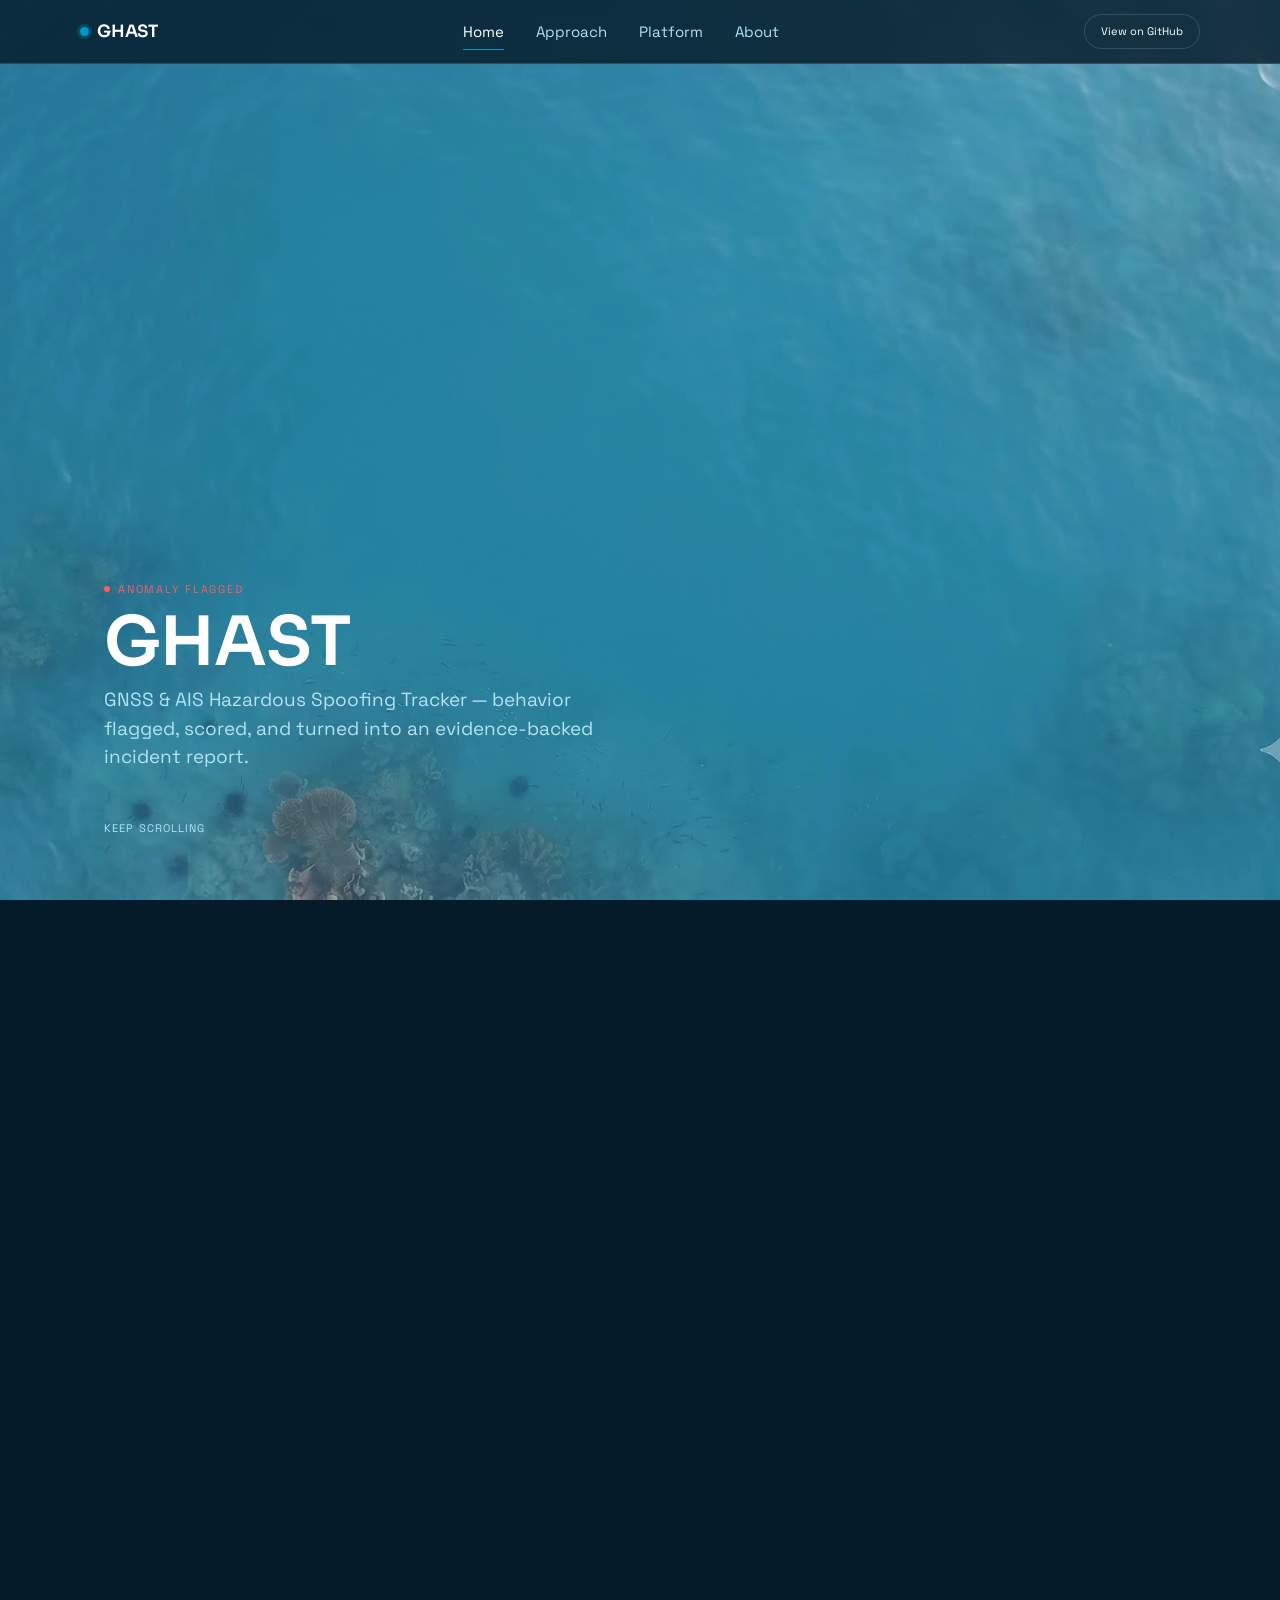
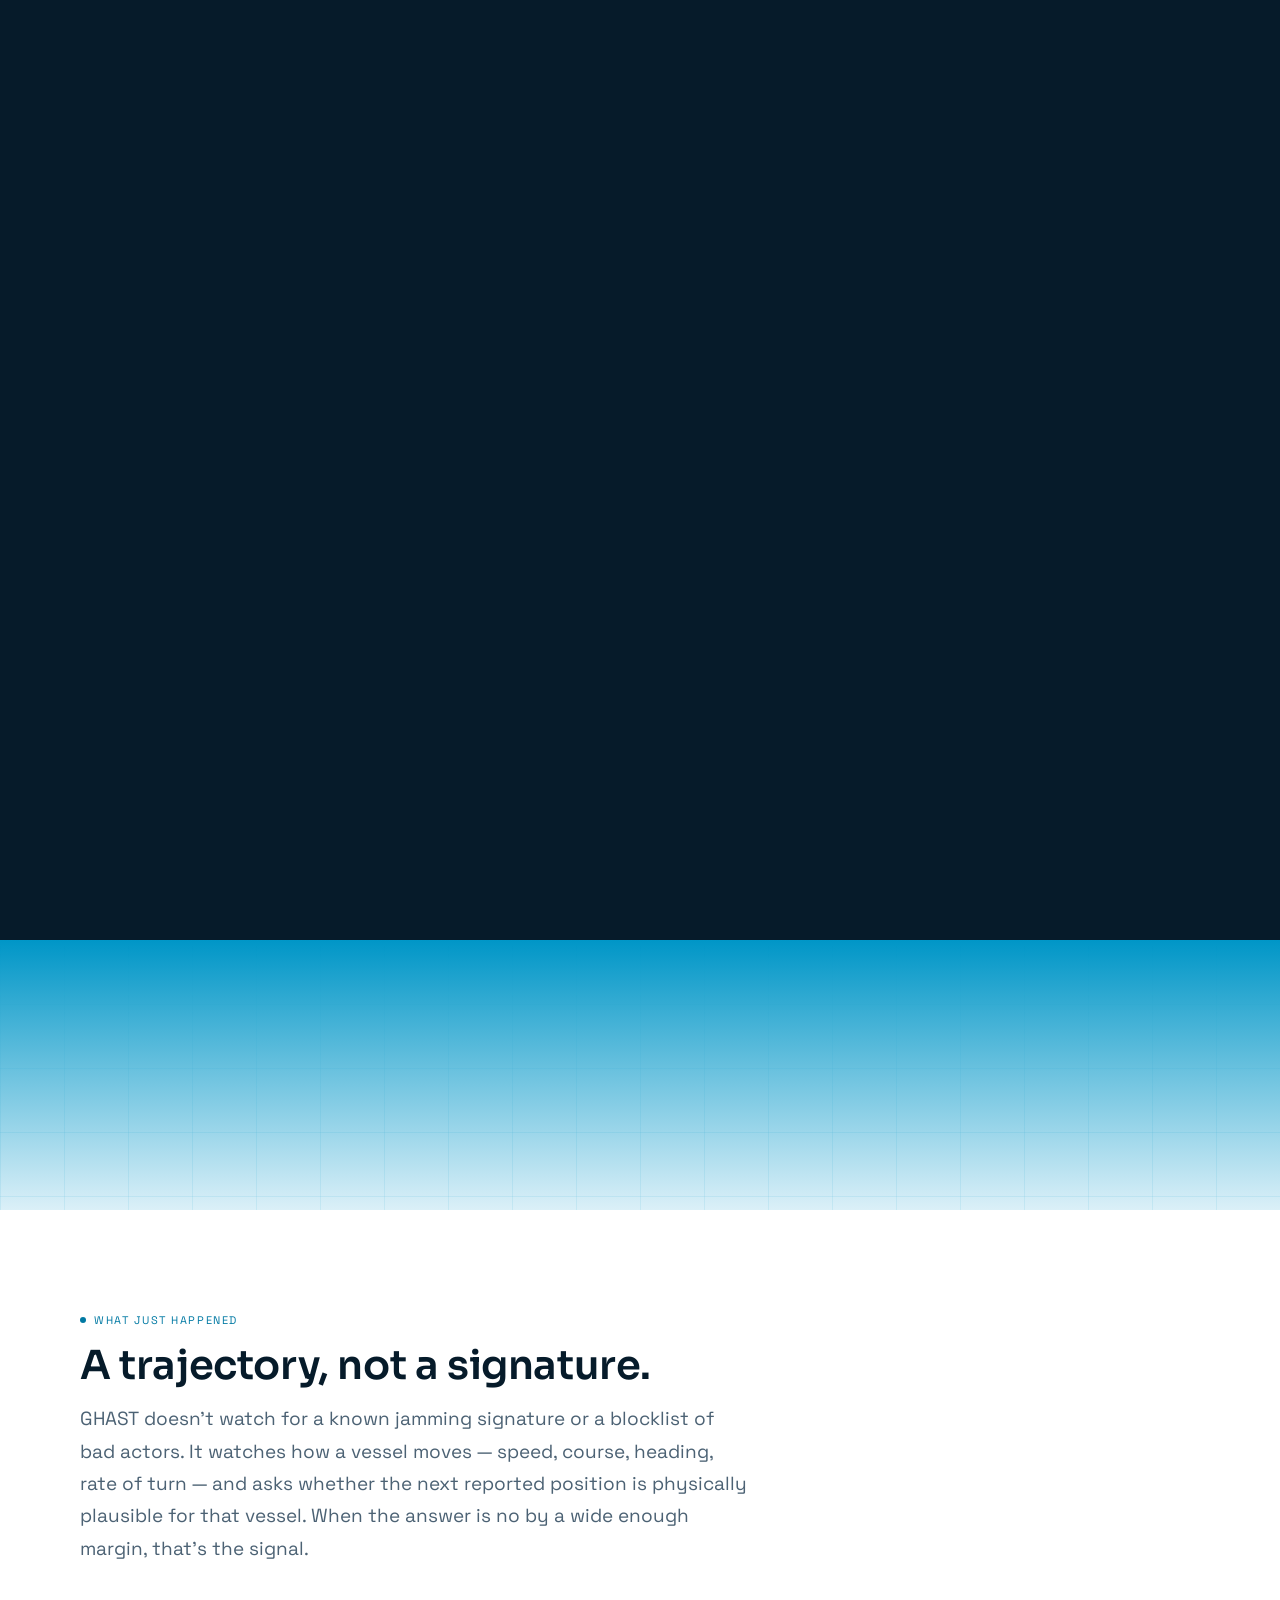
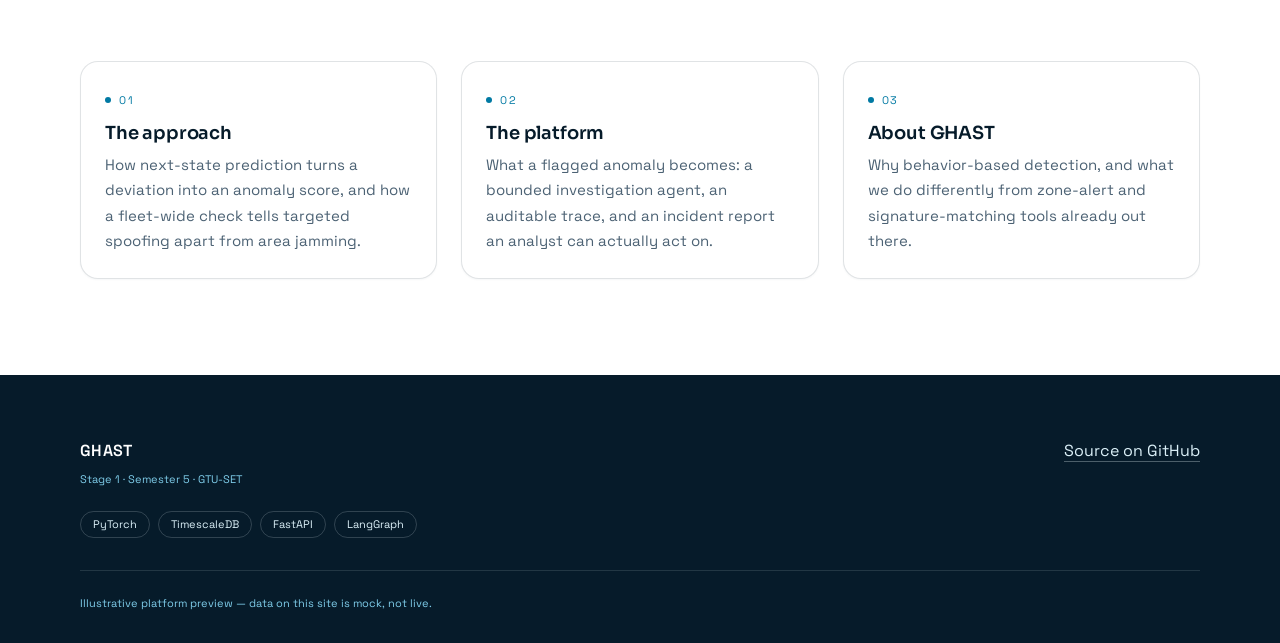
==== frontend/site/index.html @ a5287736 "fix(frontend): move hero video under site/, video wasn't loading Root cause: frontend/Dockerfile onl" ====
<!doctype html>
<html lang="en" class="no-js">
<head>
  <meta charset="utf-8" />
  <meta name="viewport" content="width=device-width, initial-scale=1" />
  <title>GHAST — GNSS &amp; AIS Hazardous Spoofing Tracker</title>
  <meta name="description" content="GHAST flags GNSS/AIS spoofing and jamming from vessel trajectory behavior, then turns it into an auditable, evidence-backed incident report." />

  <link rel="preconnect" href="https://fonts.googleapis.com" />
  <link rel="preconnect" href="https://fonts.gstatic.com" crossorigin />
  <link href="https://fonts.googleapis.com/css2?family=Sora:wght@500;600;700&family=Space+Grotesk:wght@400;500;600&display=swap" rel="stylesheet" />

  <link rel="stylesheet" href="styles/tokens.css" />
  <link rel="stylesheet" href="styles/base.css" />
  <link rel="stylesheet" href="styles/nav.css" />
  <link rel="stylesheet" href="styles/hero.css" />
  <link rel="stylesheet" href="styles/sections.css" />

  <script>document.documentElement.classList.remove("no-js");</script>
</head>
<body>

  <nav class="site-nav" aria-label="Primary">
    <div class="site-nav__inner">
      <a class="site-nav__brand" href="index.html">
        <span class="site-nav__brand-mark" aria-hidden="true"></span>
        GHAST
      </a>
      <ul class="site-nav__links">
        <li><a href="index.html" aria-current="page">Home</a></li>
        <li><a href="approach.html">Approach</a></li>
        <li><a href="platform.html">Platform</a></li>
        <li><a href="about.html">About</a></li>
      </ul>
      <a class="site-nav__cta" href="https://github.com/Vishmayraj/GHAST" target="_blank" rel="noopener">View on GitHub</a>
    </div>
  </nav>

  <!-- ============ HERO: scroll-controlled cinematic opening ============ -->
  <section class="hero" data-hero aria-label="GHAST introduction">
    <div class="hero__sticky">
      <video
        class="hero__video"
        data-hero-video
        muted
        playsinline
        preload="auto"
        aria-hidden="true"
      >
        <source src="assets/ghast-hero.webm" type="video/webm" />
        <source src="assets/ghast-hero.mp4" type="video/mp4" />
      </video>
      <div class="hero__scrim" data-hero-scrim></div>
      <div class="hero__content">
        <p class="hero__line hero__eyebrow" data-hero-line="0,0.4">Anomaly flagged</p>
        <h1 class="hero__line hero__title" data-hero-line="0.15,0.65">GHAST</h1>
        <p class="hero__line hero__tagline" data-hero-line="0.35,0.85">
          GNSS &amp; AIS Hazardous Spoofing Tracker — behavior flagged, scored,
          and turned into an evidence-backed incident report.
        </p>
        <p class="hero__line hero__scroll-cue" data-hero-line="0.55,1">keep scrolling</p>
      </div>
    </div>
  </section>

  <div class="hero-wash" aria-hidden="true">
    <div class="hero-wash__grid"></div>
  </div>

  <main id="main">

    <section class="section">
      <div class="section__inner">
        <p class="eyebrow">What just happened</p>
        <h2 class="section__title">A trajectory, not a signature.</h2>
        <p class="section__lede">
          GHAST doesn't watch for a known jamming signature or a blocklist of
          bad actors. It watches how a vessel moves — speed, course, heading,
          rate of turn — and asks whether the next reported position is
          physically plausible for that vessel. When the answer is no by a
          wide enough margin, that's the signal.
        </p>
      </div>
    </section>

    <section class="section" style="padding-top: 0;">
      <div class="section__inner" style="display:grid; grid-template-columns: repeat(3, 1fr); gap: var(--space-6);">
        <a class="card" style="padding: var(--space-6); text-decoration:none; color:inherit; display:block;" href="approach.html">
          <p class="eyebrow">01</p>
          <h3 style="font-size:1.125rem;">The approach</h3>
          <p style="margin-top:var(--space-2); color:var(--color-text-muted); font-size:0.9375rem; line-height:var(--lh-loose);">
            How next-state prediction turns a deviation into an anomaly
            score, and how a fleet-wide check tells targeted spoofing apart
            from area jamming.
          </p>
        </a>
        <a class="card" style="padding: var(--space-6); text-decoration:none; color:inherit; display:block;" href="platform.html">
          <p class="eyebrow">02</p>
          <h3 style="font-size:1.125rem;">The platform</h3>
          <p style="margin-top:var(--space-2); color:var(--color-text-muted); font-size:0.9375rem; line-height:var(--lh-loose);">
            What a flagged anomaly becomes: a bounded investigation agent,
            an auditable trace, and an incident report an analyst can
            actually act on.
          </p>
        </a>
        <a class="card" style="padding: var(--space-6); text-decoration:none; color:inherit; display:block;" href="about.html">
          <p class="eyebrow">03</p>
          <h3 style="font-size:1.125rem;">About GHAST</h3>
          <p style="margin-top:var(--space-2); color:var(--color-text-muted); font-size:0.9375rem; line-height:var(--lh-loose);">
            Why behavior-based detection, and what we do differently from
            zone-alert and signature-matching tools already out there.
          </p>
        </a>
      </div>
    </section>

  </main>

  <footer class="site-footer">
    <div class="site-footer__inner">
      <div>
        <div class="site-footer__brand">GHAST</div>
        <div class="site-footer__status">Stage 1 · Semester 5 · GTU-SET</div>
        <div class="site-footer__stack" style="margin-top: var(--space-6);">
          <span class="stack-chip">PyTorch</span>
          <span class="stack-chip">TimescaleDB</span>
          <span class="stack-chip">FastAPI</span>
          <span class="stack-chip">LangGraph</span>
        </div>
      </div>
      <div>
        <a class="site-footer__link" href="https://github.com/Vishmayraj/GHAST" target="_blank" rel="noopener">Source on GitHub</a>
      </div>
    </div>
    <p class="site-footer__meta">Illustrative platform preview — data on this site is mock, not live.</p>
  </footer>

  <script src="scripts/scroll-hero.js"></script>
</body>
</html>
---- frontend/site/styles/tokens.css ----
/*
 * Design tokens for the GHAST site.
 *
 * Palette is deliberately restricted to five colors: ocean blue
 * (dominant), deep navy (structural/dark sections), white, black,
 * and a single red reserved exclusively for anomalies/spoofing —
 * never used decoratively. Neutrals for text/borders are blends of
 * navy and white only, so nothing outside the five hues appears.
 */

:root {
  /* The five colors */
  --c-ocean: #0096c7;
  --c-navy: #061b2a;
  --c-red: #ff5c5c;
  --c-white: #ffffff;
  --c-black: #000000;

  /* Ocean tints/shades (blends of ocean with white/navy only) */
  --ocean-100: #dbf0f8;
  --ocean-200: #b3e2f2;
  --ocean-300: #7fcdea;
  --ocean-400: #40b3dc;
  --ocean-600: #0079a3;
  --ocean-700: #045e80;

  /* Red tints/shades — blends of red with white/navy only, used
     exclusively for anomaly/alert UI, never decoratively */
  --red-100: #ffe1e1;
  --red-700: #c23a3a;

  /* Neutrals: navy blended toward white, nothing else */
  --ink-900: var(--c-navy);
  --ink-700: #24394a;
  --ink-500: #4c6274;
  --ink-300: #8fa1ae;
  --ink-100: #d9e2e7;
  --paper: var(--c-white);
  --paper-dim: #f2f6f8;

  /* Semantic roles */
  --color-bg: var(--paper);
  --color-bg-inverse: var(--c-navy);
  --color-surface: var(--c-white);
  --color-text: var(--ink-900);
  --color-text-muted: var(--ink-500);
  --color-text-on-navy: var(--paper);
  --color-text-on-navy-muted: var(--ocean-200);
  --color-accent: var(--c-ocean);
  --color-anomaly: var(--c-red);
  --color-border: rgba(6, 27, 42, 0.12);
  --color-border-on-navy: rgba(255, 255, 255, 0.14);
  --color-grid-line: rgba(0, 150, 199, 0.18);

  /* Typography — Sora for display, Space Grotesk for body/UI */
  --font-display: "Sora", "Space Grotesk", system-ui, sans-serif;
  --font-sans: "Space Grotesk", system-ui, -apple-system, "Segoe UI", sans-serif;
  --font-mono: "Space Grotesk", ui-monospace, "SF Mono", Menlo, Consolas, monospace;

  --step-ticker: 0.6875rem;
  --step-body: 1rem;
  --step-lede: 1.1875rem;
  --step-h3: 1.5rem;
  --step-h2: clamp(1.75rem, 1.35rem + 2vw, 2.5rem);
  --step-h1: clamp(2.25rem, 1.3rem + 4.5vw, 4.25rem);

  --lh-tight: 1.08;
  --lh-normal: 1.5;
  --lh-loose: 1.7;

  --space-1: 0.25rem;
  --space-2: 0.5rem;
  --space-3: 0.75rem;
  --space-4: 1rem;
  --space-6: 1.5rem;
  --space-8: 2rem;
  --space-12: 3rem;
  --space-16: 4rem;
  --space-24: 6rem;
  --space-32: 8rem;

  --content-max: 1120px;
  --content-narrow: 720px;
  --radius-sm: 4px;
  --radius-md: 10px;
  --radius-lg: 18px;

  --nav-height: 64px;

  --ease-out: cubic-bezier(0.16, 1, 0.3, 1);
  --dur-fast: 180ms;
  --dur-med: 420ms;
}
---- frontend/site/styles/base.css ----
/* Reset + base rendering */

*,
*::before,
*::after {
  box-sizing: border-box;
}

html {
  scroll-behavior: smooth;
}

body {
  margin: 0;
  font-family: var(--font-sans);
  font-size: var(--step-body);
  line-height: var(--lh-normal);
  color: var(--color-text);
  background: var(--color-bg);
  -webkit-font-smoothing: antialiased;
  text-rendering: optimizeLegibility;
}

img,
video {
  max-width: 100%;
  display: block;
}

h1,
h2,
h3,
p,
figure {
  margin: 0;
}

h1,
h2,
h3 {
  font-family: var(--font-display);
  line-height: var(--lh-tight);
  font-weight: 600;
  letter-spacing: -0.01em;
}

a {
  color: inherit;
}

.visually-hidden {
  position: absolute;
  width: 1px;
  height: 1px;
  overflow: hidden;
  clip: rect(0 0 0 0);
  white-space: nowrap;
}

/* Non-hero pages: push content below the fixed nav bar. */
.page-main {
  padding-top: var(--nav-height);
}

.page-hero {
  background: var(--c-navy);
  color: var(--color-text-on-navy);
  padding: calc(var(--nav-height) + var(--space-16)) var(--space-6) var(--space-16);
}

.page-hero__eyebrow {
  font-family: var(--font-mono);
  font-size: var(--step-ticker);
  letter-spacing: 0.14em;
  text-transform: uppercase;
  color: var(--ocean-300);
}

.page-hero__title {
  margin-top: var(--space-3);
  font-size: var(--step-h1);
  color: var(--paper);
  max-width: 20ch;
}

.page-hero__lede {
  margin-top: var(--space-4);
  font-size: var(--step-lede);
  color: var(--color-text-on-navy-muted);
  max-width: 56ch;
  line-height: var(--lh-loose);
}

.page-hero__inner {
  max-width: var(--content-max);
  margin: 0 auto;
}

/* Layout primitives */
.section {
  padding: var(--space-24) var(--space-6);
  position: relative;
}

.section__inner {
  max-width: var(--content-max);
  margin: 0 auto;
}

.section__inner--narrow {
  max-width: var(--content-narrow);
}

.eyebrow {
  display: inline-flex;
  align-items: center;
  gap: var(--space-2);
  font-family: var(--font-mono);
  font-size: var(--step-ticker);
  letter-spacing: 0.14em;
  text-transform: uppercase;
  color: var(--ocean-600);
  margin-bottom: var(--space-4);
}

.eyebrow::before {
  content: "";
  width: 6px;
  height: 6px;
  border-radius: 50%;
  background: currentColor;
}

.section__title {
  font-size: var(--step-h2);
  max-width: 34ch;
}

.section__lede {
  font-size: var(--step-lede);
  color: var(--color-text-muted);
  max-width: 56ch;
  margin-top: var(--space-4);
  line-height: var(--lh-loose);
}

/* Scroll-reveal: progressively enhanced, inert without JS */
[data-reveal] {
  opacity: 0;
  transform: translateY(18px);
  transition: opacity var(--dur-med) var(--ease-out), transform var(--dur-med) var(--ease-out);
}

[data-reveal].is-visible {
  opacity: 1;
  transform: none;
}

.no-js [data-reveal],
[data-reveal].is-visible {
  opacity: 1;
  transform: none;
}

@media (prefers-reduced-motion: reduce) {
  html {
    scroll-behavior: auto;
  }

  [data-reveal] {
    opacity: 1;
    transform: none;
    transition: none;
  }
}

::selection {
  background: var(--ocean-200);
  color: var(--c-navy);
}
---- frontend/site/styles/nav.css ----
/* Fixed top nav — deep navy, translucent, legible over both the
   dark hero video and light page backgrounds without needing
   scroll-based JS to swap states. */

.site-nav {
  position: fixed;
  top: 0;
  left: 0;
  right: 0;
  z-index: 50;
  height: var(--nav-height);
  display: flex;
  align-items: center;
  padding: 0 var(--space-6);
  background: rgba(6, 27, 42, 0.82);
  backdrop-filter: blur(10px);
  -webkit-backdrop-filter: blur(10px);
  border-bottom: 1px solid var(--color-border-on-navy);
}

.site-nav__inner {
  width: 100%;
  max-width: var(--content-max);
  margin: 0 auto;
  display: flex;
  align-items: center;
  justify-content: space-between;
  gap: var(--space-6);
}

.site-nav__brand {
  display: flex;
  align-items: center;
  gap: var(--space-2);
  font-family: var(--font-display);
  font-weight: 600;
  font-size: 1.0625rem;
  color: var(--paper);
  text-decoration: none;
  letter-spacing: -0.01em;
}

.site-nav__brand-mark {
  width: 9px;
  height: 9px;
  border-radius: 50%;
  background: var(--c-ocean);
  box-shadow: 0 0 0 3px rgba(0, 150, 199, 0.25);
}

.site-nav__links {
  display: flex;
  align-items: center;
  gap: var(--space-8);
  list-style: none;
  margin: 0;
  padding: 0;
}

.site-nav__links a {
  font-size: 0.9375rem;
  color: var(--color-text-on-navy-muted);
  text-decoration: none;
  padding: var(--space-2) 0;
  border-bottom: 1px solid transparent;
  transition: color var(--dur-fast) var(--ease-out), border-color var(--dur-fast) var(--ease-out);
}

.site-nav__links a:hover,
.site-nav__links a[aria-current="page"] {
  color: var(--paper);
  border-bottom-color: var(--c-ocean);
}

.site-nav__cta {
  font-family: var(--font-mono);
  font-size: var(--step-ticker);
  padding: var(--space-2) var(--space-4);
  border: 1px solid var(--color-border-on-navy);
  border-radius: 999px;
  color: var(--paper);
  text-decoration: none;
  white-space: nowrap;
}

.site-nav__cta:hover {
  border-color: var(--c-ocean);
  color: var(--c-ocean);
}

@media (max-width: 720px) {
  .site-nav__links {
    gap: var(--space-4);
  }

  .site-nav__cta {
    display: none;
  }
}

@media (max-width: 560px) {
  .site-nav__links a:not([aria-current]) {
    display: none;
  }
}
---- frontend/site/styles/hero.css ----
/*
 * Scroll-controlled cinematic hero, in two phases over one
 * continuous scroll-scrubbed video:
 *
 *   Phase A (video 0s -> ~5.5s): the cold open. No UI, no text —
 *   just the vessel, its normal track, and the turn into the
 *   anomaly. Nothing competes with the footage.
 *
 *   Phase B (video ~5.5s -> 10s, the moment the anomaly is flagged
 *   through the vessel exiting frame): the video keeps scrubbing,
 *   pinned in the background, while the title card scrolls up into
 *   place over it — driven 1:1 by the same scroll position, so it
 *   reads as continuous scrolling, not a cut to a new screen.
 *
 * scroll-hero.js writes --reveal (0..1) per line via inline style;
 * this file only says what --reveal does to each line.
 */

.hero {
  position: relative;
  height: 460vh;
  background: var(--c-navy);
}

.hero__sticky {
  position: sticky;
  top: 0;
  height: 100vh;
  overflow: hidden;
  display: flex;
  align-items: flex-end;
}

.hero__video {
  position: absolute;
  inset: 0;
  width: 100%;
  height: 100%;
  object-fit: cover;
  background: var(--c-navy);
}

/* Only present during phase B, and only as much as legibility needs. */
.hero__scrim {
  position: absolute;
  inset: 0;
  background: linear-gradient(
    to top,
    rgba(6, 27, 42, 0.78) 0%,
    rgba(6, 27, 42, 0.25) 42%,
    rgba(6, 27, 42, 0) 68%
  );
  opacity: var(--scrim, 0);
  pointer-events: none;
  transition: none;
}

.hero__content {
  position: relative;
  z-index: 1;
  width: 100%;
  padding: 0 var(--space-6) var(--space-16);
  max-width: var(--content-max);
  margin: 0 auto;
  color: var(--color-text-on-navy);
}

.hero__line {
  --reveal: 0;
  opacity: var(--reveal);
  transform: translateY(calc((1 - var(--reveal)) * 22px));
  transition: none; /* scroll-driven — no easing lag against the wheel */
}

.hero__eyebrow {
  font-family: var(--font-mono);
  font-size: var(--step-ticker);
  letter-spacing: 0.16em;
  text-transform: uppercase;
  color: var(--c-red);
  margin: 0 0 var(--space-3);
  display: flex;
  align-items: center;
  gap: var(--space-2);
}

.hero__eyebrow::before {
  content: "";
  width: 6px;
  height: 6px;
  border-radius: 50%;
  background: currentColor;
}

.hero__title {
  font-family: var(--font-display);
  font-size: var(--step-h1);
  color: var(--paper);
  line-height: 0.95;
}

.hero__tagline {
  margin-top: var(--space-3);
  font-size: var(--step-lede);
  color: var(--color-text-on-navy-muted);
  max-width: 42ch;
}

.hero__scroll-cue {
  margin-top: var(--space-12);
  font-family: var(--font-mono);
  font-size: var(--step-ticker);
  letter-spacing: 0.1em;
  text-transform: uppercase;
  color: var(--color-text-on-navy-muted);
}

/* The video's final frame matches its first: empty, even ocean.
   Continuing that exact color as a flat field below the hero makes
   the cut from "video ends" to "page continues" read as one
   surface. */
.hero-wash {
  background: linear-gradient(180deg, var(--c-ocean) 0%, var(--ocean-100) 100%);
  height: 30vh;
  position: relative;
}

.hero-wash__grid {
  position: absolute;
  inset: 0;
  background-image:
    linear-gradient(var(--color-grid-line) 1px, transparent 1px),
    linear-gradient(90deg, var(--color-grid-line) 1px, transparent 1px);
  background-size: 64px 64px;
  opacity: 0.5;
  mask-image: linear-gradient(180deg, transparent, black 70%);
}

@media (max-width: 720px) {
  .hero {
    height: 380vh;
  }
}

@media (prefers-reduced-motion: reduce) {
  .hero {
    height: auto;
  }

  .hero__sticky {
    position: relative;
    height: 84vh;
    min-height: 480px;
  }

  .hero__scrim {
    opacity: 1;
  }

  .hero__line {
    --reveal: 1;
  }

  .hero__scroll-cue {
    display: none;
  }
}
---- frontend/site/styles/sections.css ----
/* ============ shared surface ============ */

.card {
  background: var(--color-surface);
  border: 1px solid var(--color-border);
  border-radius: var(--radius-lg);
  box-shadow: 0 1px 2px rgba(7, 59, 79, 0.04);
}

/* ============ 1. signal / detection diagram ============ */

.signal-diagram {
  margin-top: var(--space-12);
  padding: var(--space-8);
  overflow: hidden;
}

.signal-diagram svg {
  width: 100%;
  height: auto;
  display: block;
}

.signal-diagram__legend {
  display: flex;
  flex-wrap: wrap;
  gap: var(--space-6);
  margin-top: var(--space-6);
  font-family: var(--font-mono);
  font-size: var(--step-ticker);
  color: var(--color-text-muted);
}

.signal-diagram__legend span {
  display: inline-flex;
  align-items: center;
  gap: var(--space-2);
}

.legend-swatch {
  width: 14px;
  height: 3px;
  border-radius: 2px;
  display: inline-block;
}

.legend-swatch--predicted { background: var(--ocean-300); }
.legend-swatch--actual { background: var(--ocean-700); }
.legend-swatch--deviation { background: var(--color-anomaly); }

/* ============ 2. fleet-wide differentiation ============ */

.fleet-compare {
  display: grid;
  grid-template-columns: repeat(2, 1fr);
  gap: var(--space-6);
  margin-top: var(--space-12);
}

.fleet-map {
  padding: var(--space-6);
  text-align: center;
}

.fleet-map svg {
  width: 100%;
  aspect-ratio: 4 / 3;
  background: var(--ocean-100);
  border-radius: var(--radius-md);
}

.fleet-map__caption {
  margin-top: var(--space-4);
  font-weight: 600;
  font-size: 0.9375rem;
}

.fleet-map__result {
  margin-top: var(--space-1);
  font-family: var(--font-mono);
  font-size: var(--step-ticker);
  color: var(--color-text-muted);
}

@media (max-width: 720px) {
  .fleet-compare {
    grid-template-columns: 1fr;
  }
}

/* ============ 3. investigation agent ============ */

.agent-layout {
  display: grid;
  grid-template-columns: 1fr 1fr;
  gap: var(--space-12);
  margin-top: var(--space-12);
  align-items: start;
}

.agent-trace {
  list-style: none;
  margin: 0;
  padding: 0;
  border-left: 2px solid var(--color-border);
}

.agent-trace__step {
  position: relative;
  padding: 0 0 var(--space-8) var(--space-6);
}

.agent-trace__step:last-child {
  padding-bottom: 0;
}

.agent-trace__step::before {
  content: "";
  position: absolute;
  left: -6px;
  top: 4px;
  width: 10px;
  height: 10px;
  border-radius: 50%;
  background: var(--c-ocean);
  border: 2px solid var(--paper-dim);
}

.agent-trace__tool {
  font-family: var(--font-mono);
  font-size: var(--step-ticker);
  color: var(--ocean-700);
  text-transform: lowercase;
}

.agent-trace__note {
  margin-top: var(--space-1);
  color: var(--color-text-muted);
  font-size: 0.9375rem;
}

.agent-trace__gate {
  margin-top: var(--space-2);
  padding: var(--space-4);
  border-radius: var(--radius-md);
  background: var(--ocean-100);
  font-size: 0.9375rem;
}

/* Incident report card */
.incident-card {
  padding: var(--space-6);
}

.incident-card__head {
  display: flex;
  justify-content: space-between;
  align-items: flex-start;
  gap: var(--space-4);
  padding-bottom: var(--space-4);
  border-bottom: 1px solid var(--color-border);
}

.incident-card__vessel {
  font-weight: 600;
  font-size: var(--step-h3);
}

.incident-card__meta {
  font-family: var(--font-mono);
  font-size: var(--step-ticker);
  color: var(--color-text-muted);
  margin-top: var(--space-1);
}

.incident-card__badge {
  font-family: var(--font-mono);
  font-size: var(--step-ticker);
  padding: var(--space-1) var(--space-3);
  border-radius: 999px;
  background: var(--red-100);
  color: var(--red-700);
  white-space: nowrap;
}

.incident-card__confidence {
  margin-top: var(--space-4);
}

.confidence-bar {
  height: 6px;
  border-radius: 999px;
  background: var(--ocean-100);
  overflow: hidden;
  margin-top: var(--space-2);
}

.confidence-bar__fill {
  height: 100%;
  background: var(--ocean-600);
  border-radius: 999px;
}

.incident-card__evidence {
  margin-top: var(--space-4);
  padding-left: var(--space-4);
  font-size: 0.9375rem;
  color: var(--ink-700);
  line-height: var(--lh-loose);
}

.incident-card__evidence li + li {
  margin-top: var(--space-2);
}

.incident-card__note {
  margin-top: var(--space-4);
  font-size: var(--step-ticker);
  color: var(--color-text-muted);
  font-style: italic;
}

@media (max-width: 860px) {
  .agent-layout {
    grid-template-columns: 1fr;
  }
}

/* ============ 4. platform / dashboard preview ============ */

.dashboard-preview {
  margin-top: var(--space-12);
  overflow: hidden;
}

.dashboard-preview__chrome {
  display: flex;
  align-items: center;
  gap: var(--space-2);
  padding: var(--space-3) var(--space-4);
  border-bottom: 1px solid var(--color-border);
  background: var(--paper-dim);
}

.dashboard-preview__dot {
  width: 8px;
  height: 8px;
  border-radius: 50%;
  background: var(--color-border);
}

.dashboard-preview__label {
  margin-left: var(--space-2);
  font-family: var(--font-mono);
  font-size: var(--step-ticker);
  color: var(--color-text-muted);
}

.dashboard-preview__body {
  display: grid;
  grid-template-columns: 1.1fr 1fr;
}

.dashboard-preview__feed {
  border-right: 1px solid var(--color-border);
  padding: var(--space-4);
}

.feed-row {
  display: grid;
  grid-template-columns: 1fr auto;
  gap: var(--space-1) var(--space-3);
  padding: var(--space-3) var(--space-2);
  border-radius: var(--radius-sm);
  font-size: 0.875rem;
}

.feed-row:hover {
  background: var(--ocean-100);
}

.feed-row + .feed-row {
  border-top: 1px solid var(--color-border);
}

.feed-row__vessel {
  font-weight: 600;
}

.feed-row__type {
  color: var(--color-text-muted);
  font-size: var(--step-ticker);
}

.feed-row__score {
  font-family: var(--font-mono);
  font-size: var(--step-ticker);
  align-self: start;
}

.feed-row__status {
  grid-column: 1 / -1;
  font-family: var(--font-mono);
  font-size: var(--step-ticker);
  color: var(--ocean-700);
}

.dashboard-preview__detail {
  padding: var(--space-4) var(--space-6);
}

.dashboard-preview__detail h4 {
  font-size: 0.9375rem;
  font-weight: 600;
}

.dashboard-preview__chart {
  margin-top: var(--space-4);
}

.dashboard-preview__chart-label {
  font-family: var(--font-mono);
  font-size: var(--step-ticker);
  color: var(--color-text-muted);
  display: flex;
  justify-content: space-between;
  margin-top: var(--space-2);
}

.dashboard-preview__flag {
  margin-top: var(--space-4);
  font-size: var(--step-ticker);
  color: var(--color-text-muted);
}

@media (max-width: 760px) {
  .dashboard-preview__body {
    grid-template-columns: 1fr;
  }
  .dashboard-preview__feed {
    border-right: none;
    border-bottom: 1px solid var(--color-border);
  }
}

/* ============ 5. data strategy ============ */

.data-cards {
  display: grid;
  grid-template-columns: repeat(3, 1fr);
  gap: var(--space-6);
  margin-top: var(--space-12);
}

.data-card {
  padding: var(--space-6);
}

.data-card__index {
  font-family: var(--font-mono);
  color: var(--ocean-400);
  font-size: var(--step-h3);
}

.data-card__title {
  margin-top: var(--space-2);
  font-weight: 600;
  font-size: 1.0625rem;
}

.data-card__body {
  margin-top: var(--space-2);
  color: var(--color-text-muted);
  font-size: 0.9375rem;
  line-height: var(--lh-loose);
}

@media (max-width: 860px) {
  .data-cards {
    grid-template-columns: 1fr;
  }
}

/* ============ footer ============ */

.site-footer {
  background: var(--c-navy);
  color: var(--ocean-100);
  padding: var(--space-16) var(--space-6) var(--space-8);
}

.site-footer__inner {
  max-width: var(--content-max);
  margin: 0 auto;
  display: flex;
  flex-wrap: wrap;
  justify-content: space-between;
  gap: var(--space-8);
}

.site-footer__brand {
  font-family: var(--font-mono);
  font-weight: 600;
  letter-spacing: 0.02em;
  color: var(--paper);
}

.site-footer__status {
  margin-top: var(--space-2);
  font-size: var(--step-ticker);
  color: var(--ocean-300);
}

.site-footer__stack {
  display: flex;
  flex-wrap: wrap;
  gap: var(--space-2);
  max-width: 480px;
}

.stack-chip {
  font-family: var(--font-mono);
  font-size: var(--step-ticker);
  padding: var(--space-1) var(--space-3);
  border: 1px solid rgba(238, 250, 255, 0.18);
  border-radius: 999px;
  color: var(--ocean-100);
}

.site-footer__link {
  text-decoration: none;
  border-bottom: 1px solid rgba(238, 250, 255, 0.3);
}

.site-footer__link:hover {
  border-bottom-color: currentColor;
}

.site-footer__meta {
  margin-top: var(--space-8);
  padding-top: var(--space-6);
  border-top: 1px solid rgba(238, 250, 255, 0.12);
  font-size: var(--step-ticker);
  color: var(--ocean-300);
  max-width: var(--content-max);
  margin-left: auto;
  margin-right: auto;
}
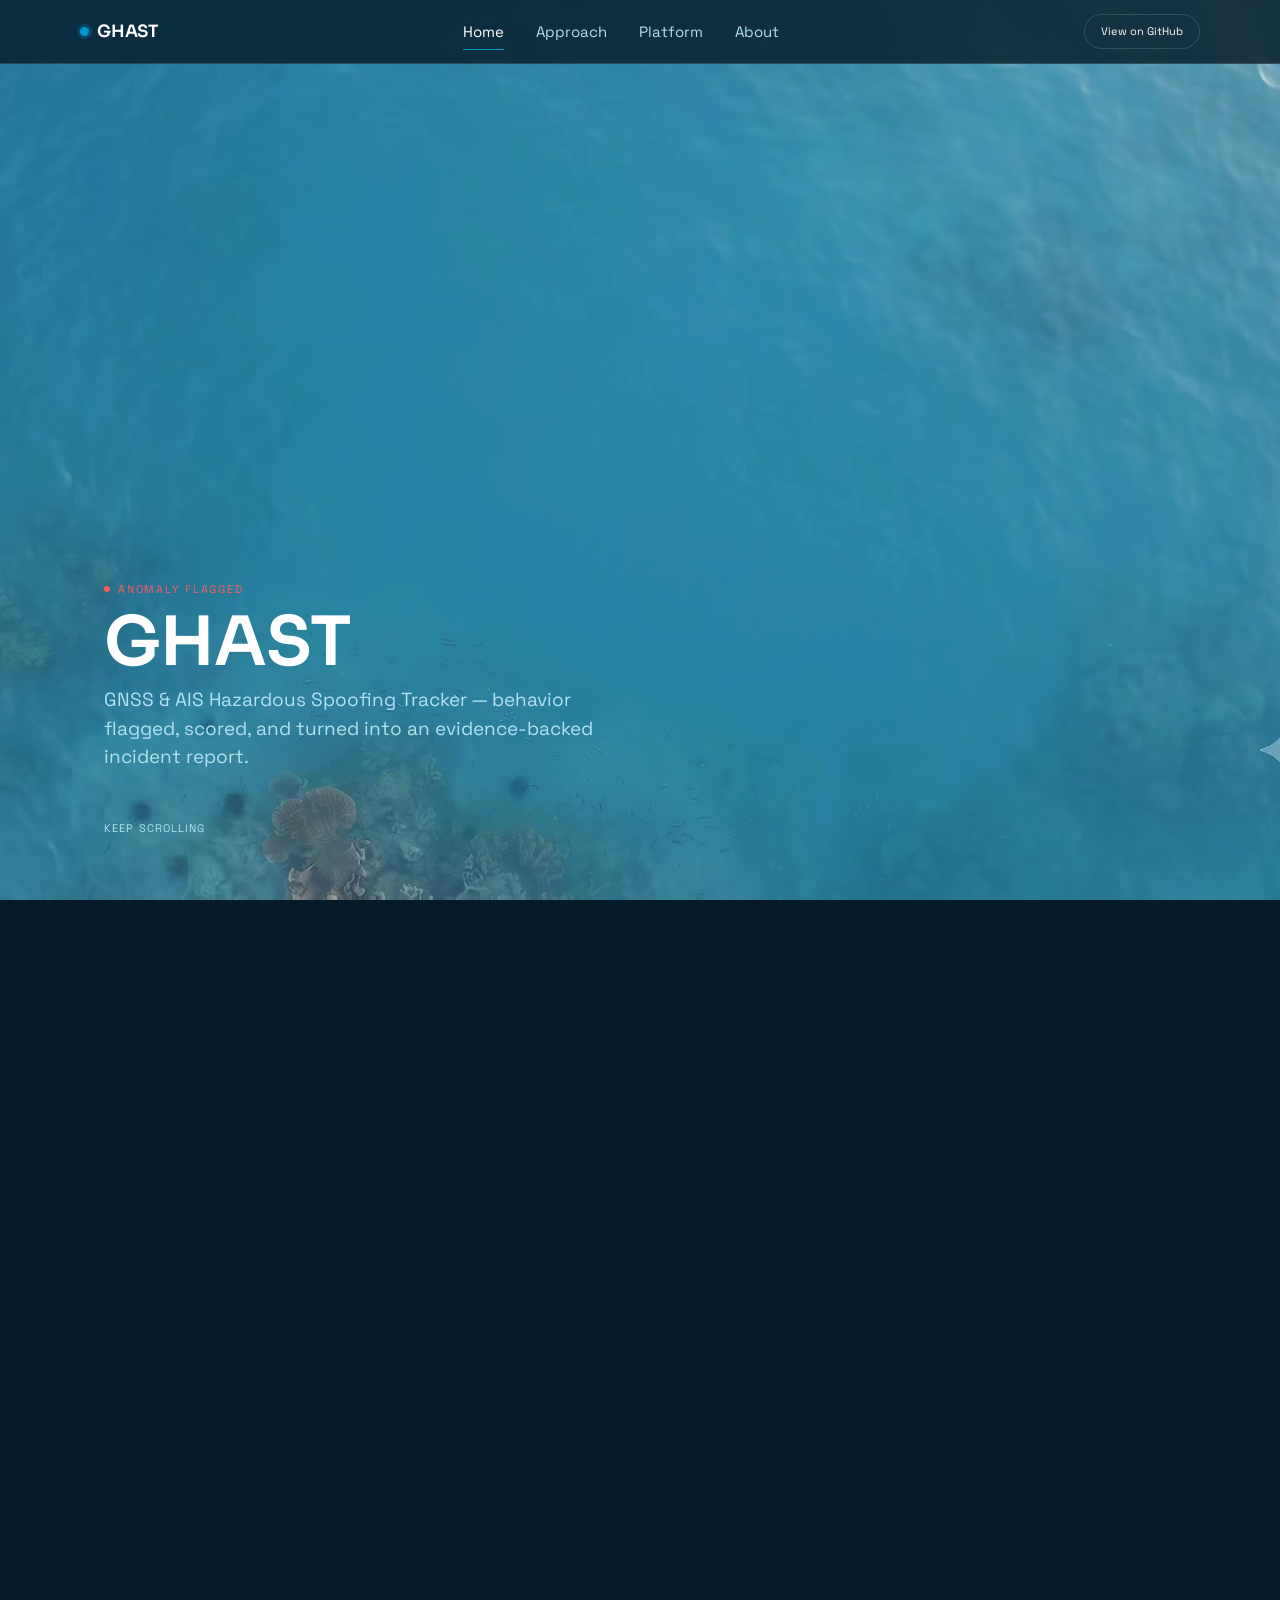
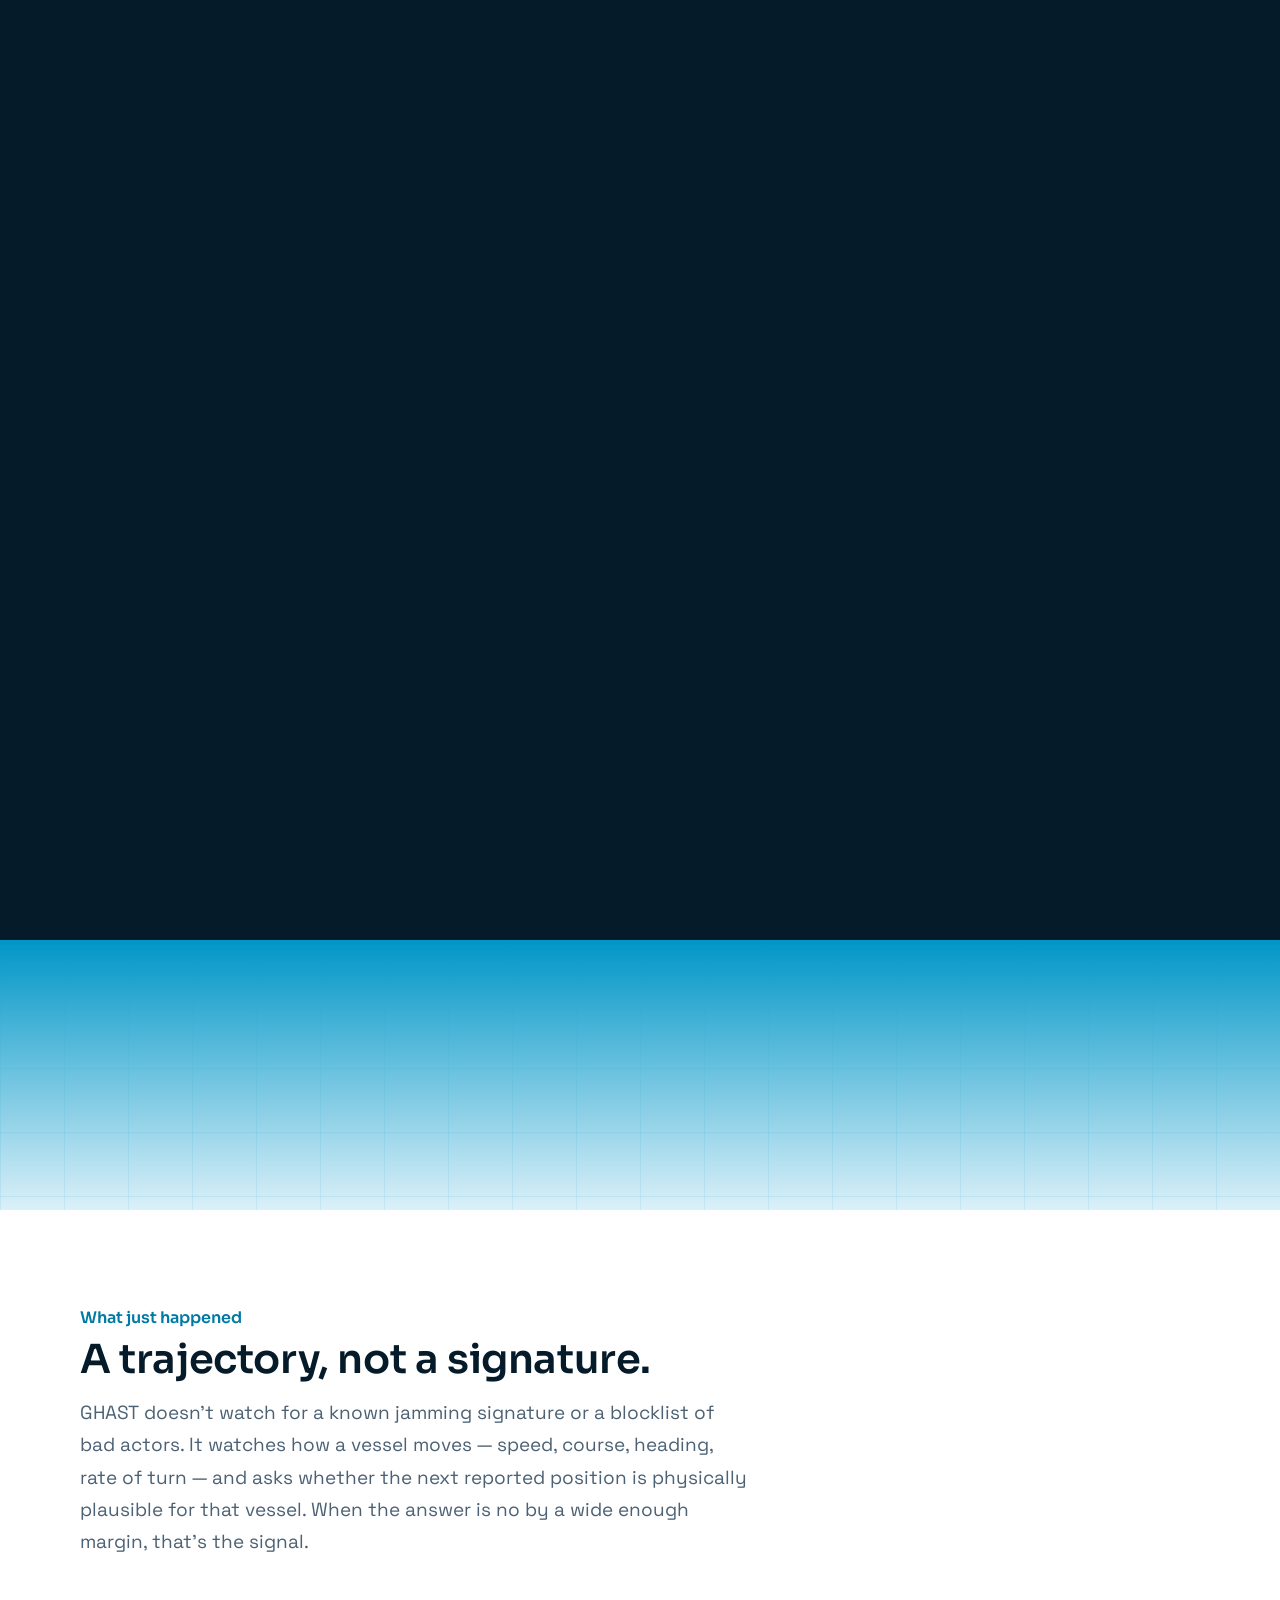
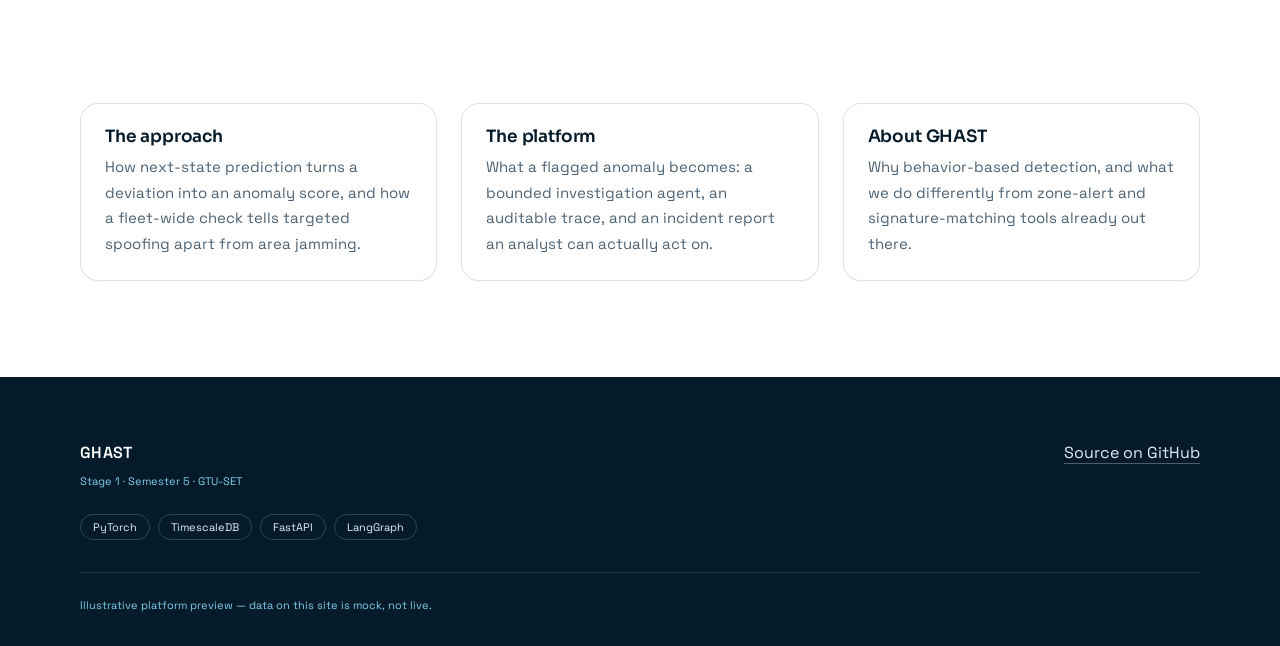
==== commit c08205e4: "Drop numbered 01/02/03 markers on cards that aren't a sequence" ====
--- a/frontend/site/index.html
+++ b/frontend/site/index.html
@@ -84,29 +84,26 @@
     </section>
 
     <section class="section" style="padding-top: 0;">
-      <div class="section__inner" style="display:grid; grid-template-columns: repeat(3, 1fr); gap: var(--space-6);">
-        <a class="card" style="padding: var(--space-6); text-decoration:none; color:inherit; display:block;" href="approach.html">
-          <p class="eyebrow">01</p>
-          <h3 style="font-size:1.125rem;">The approach</h3>
-          <p style="margin-top:var(--space-2); color:var(--color-text-muted); font-size:0.9375rem; line-height:var(--lh-loose);">
+      <div class="section__inner data-cards">
+        <a class="card data-card data-card--link" href="approach.html">
+          <h3 class="data-card__title">The approach</h3>
+          <p class="data-card__body">
             How next-state prediction turns a deviation into an anomaly
             score, and how a fleet-wide check tells targeted spoofing apart
             from area jamming.
           </p>
         </a>
-        <a class="card" style="padding: var(--space-6); text-decoration:none; color:inherit; display:block;" href="platform.html">
-          <p class="eyebrow">02</p>
-          <h3 style="font-size:1.125rem;">The platform</h3>
-          <p style="margin-top:var(--space-2); color:var(--color-text-muted); font-size:0.9375rem; line-height:var(--lh-loose);">
+        <a class="card data-card data-card--link" href="platform.html">
+          <h3 class="data-card__title">The platform</h3>
+          <p class="data-card__body">
             What a flagged anomaly becomes: a bounded investigation agent,
             an auditable trace, and an incident report an analyst can
             actually act on.
           </p>
         </a>
-        <a class="card" style="padding: var(--space-6); text-decoration:none; color:inherit; display:block;" href="about.html">
-          <p class="eyebrow">03</p>
-          <h3 style="font-size:1.125rem;">About GHAST</h3>
-          <p style="margin-top:var(--space-2); color:var(--color-text-muted); font-size:0.9375rem; line-height:var(--lh-loose);">
+        <a class="card data-card data-card--link" href="about.html">
+          <h3 class="data-card__title">About GHAST</h3>
+          <p class="data-card__body">
             Why behavior-based detection, and what we do differently from
             zone-alert and signature-matching tools already out there.
           </p>
--- a/frontend/site/styles/base.css
+++ b/frontend/site/styles/base.css
@@ -68,14 +68,6 @@
   padding: calc(var(--nav-height) + var(--space-16)) var(--space-6) var(--space-16);
 }
 
-.page-hero__eyebrow {
-  font-family: var(--font-mono);
-  font-size: var(--step-ticker);
-  letter-spacing: 0.14em;
-  text-transform: uppercase;
-  color: var(--ocean-300);
-}
-
 .page-hero__title {
   margin-top: var(--space-3);
   font-size: var(--step-h1);
@@ -112,23 +104,11 @@
 }
 
 .eyebrow {
-  display: inline-flex;
-  align-items: center;
-  gap: var(--space-2);
-  font-family: var(--font-mono);
-  font-size: var(--step-ticker);
-  letter-spacing: 0.14em;
-  text-transform: uppercase;
+  font-family: var(--font-display);
+  font-size: 1rem;
+  font-weight: 600;
   color: var(--ocean-600);
-  margin-bottom: var(--space-4);
-}
-
-.eyebrow::before {
-  content: "";
-  width: 6px;
-  height: 6px;
-  border-radius: 50%;
-  background: currentColor;
+  margin-bottom: var(--space-2);
 }
 
 .section__title {
--- a/frontend/site/styles/sections.css
+++ b/frontend/site/styles/sections.css
@@ -356,14 +356,19 @@
   padding: var(--space-6);
 }
 
-.data-card__index {
-  font-family: var(--font-mono);
-  color: var(--ocean-400);
-  font-size: var(--step-h3);
+.data-card--link {
+  text-decoration: none;
+  color: inherit;
+  display: block;
+  transition: border-color var(--dur-fast) var(--ease-out);
+}
+
+.data-card--link:hover,
+.data-card--link:focus-visible {
+  border-color: var(--ocean-400);
 }
 
 .data-card__title {
-  margin-top: var(--space-2);
   font-weight: 600;
   font-size: 1.0625rem;
 }
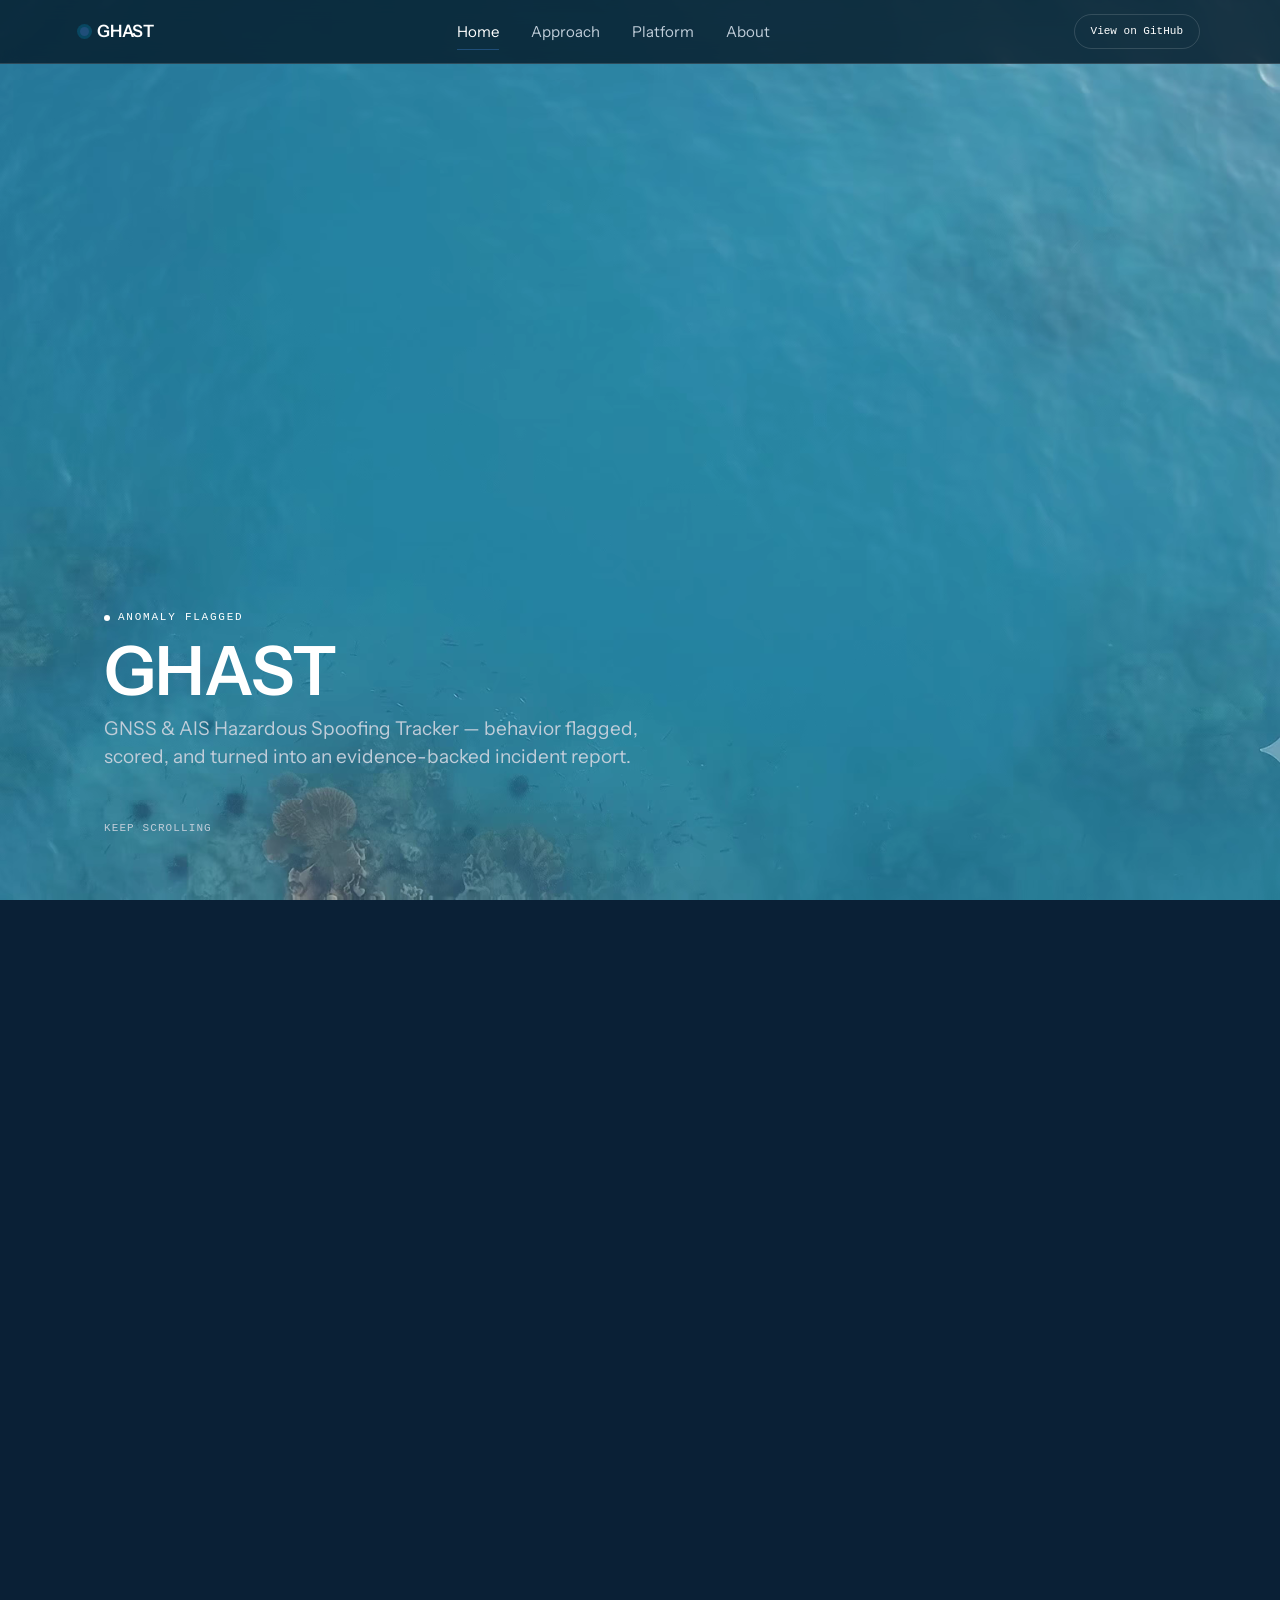
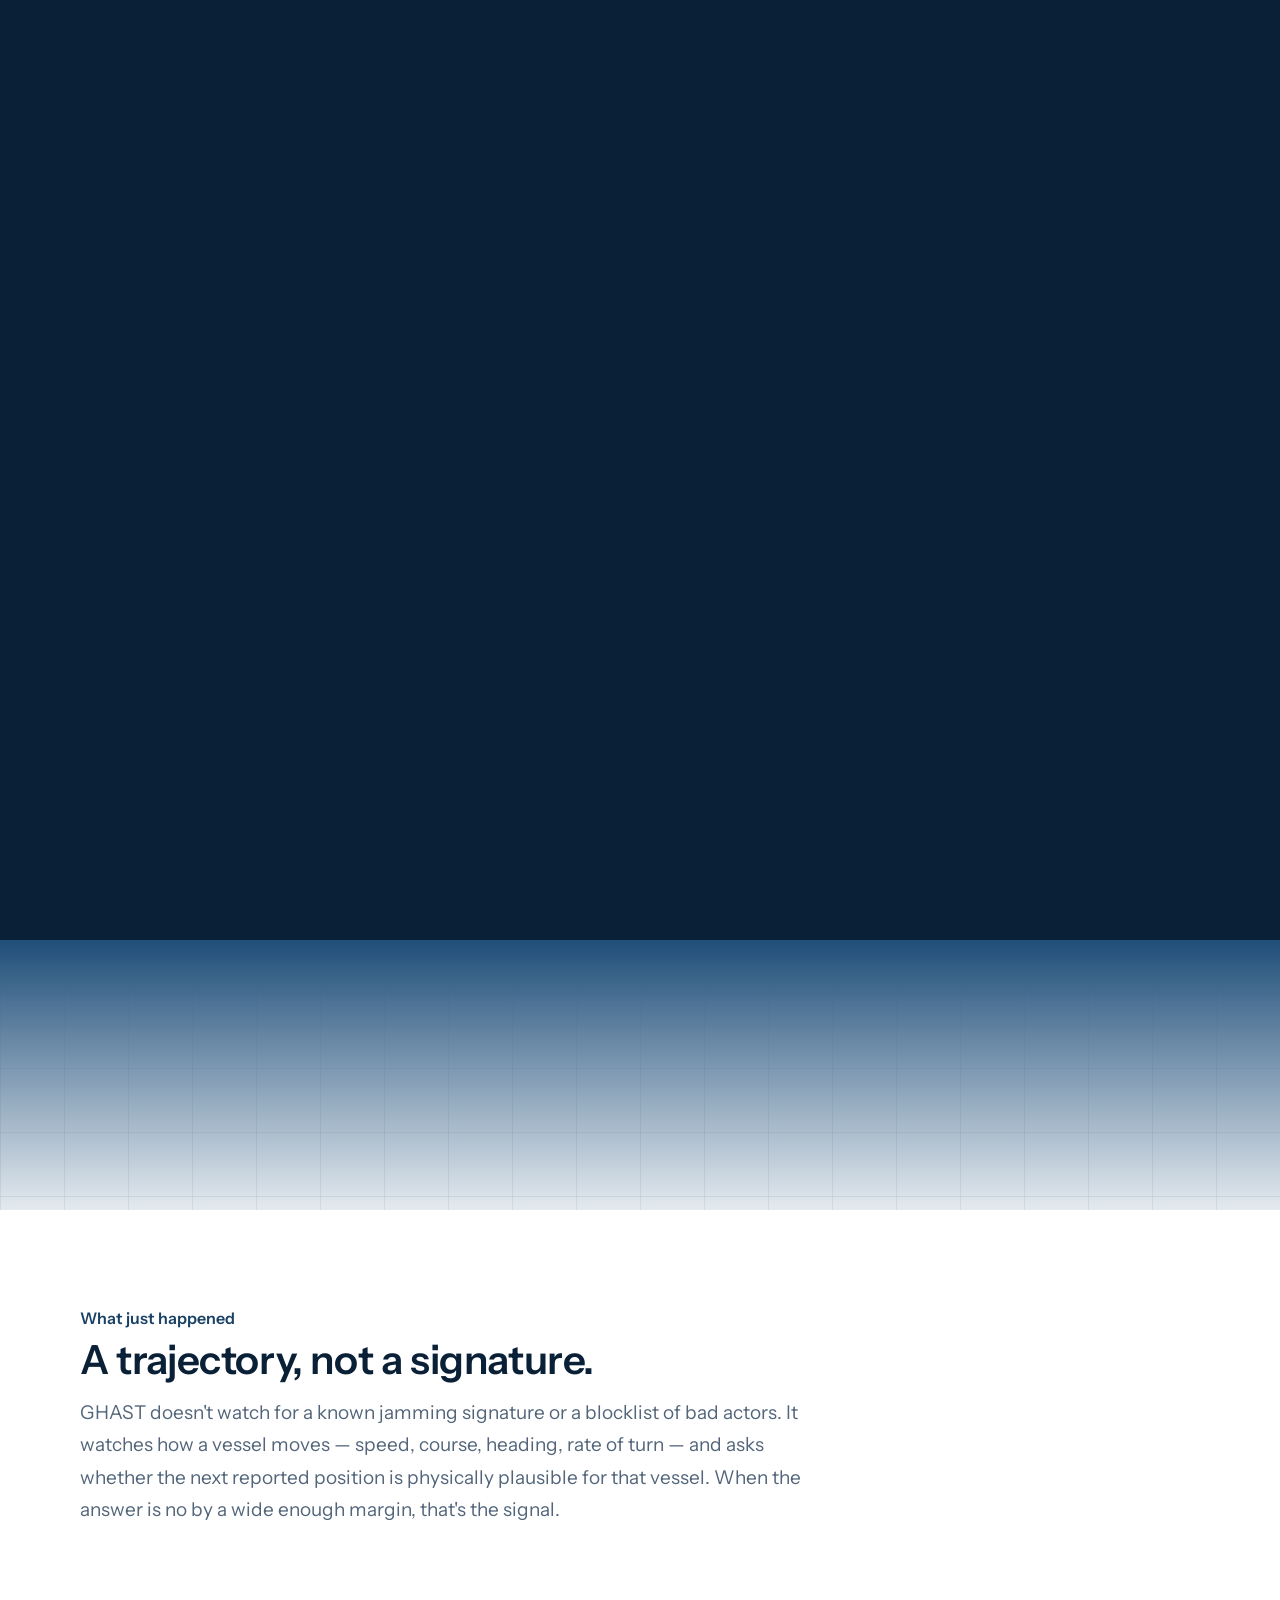
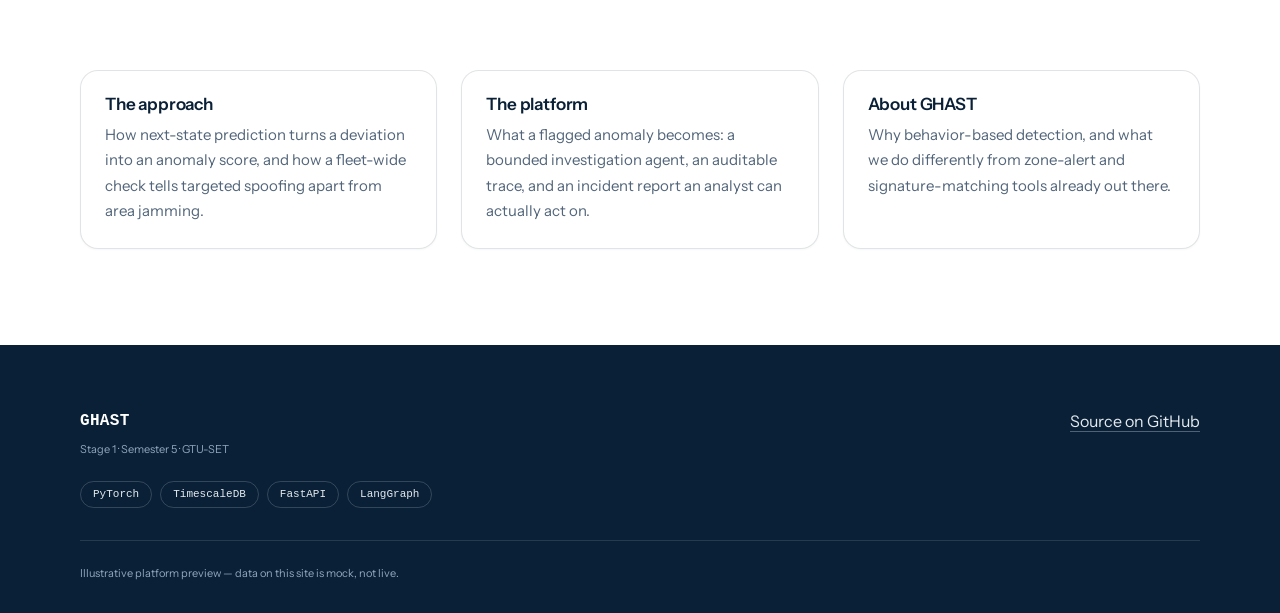
==== commit b624954e: "Reduce palette to exactly two colors (white, navy-blue) and swap to Instrument Serif/Sans" ====
--- a/frontend/site/index.html
+++ b/frontend/site/index.html
@@ -8,7 +8,7 @@
 
   <link rel="preconnect" href="https://fonts.googleapis.com" />
   <link rel="preconnect" href="https://fonts.gstatic.com" crossorigin />
-  <link href="https://fonts.googleapis.com/css2?family=Sora:wght@500;600;700&family=Space+Grotesk:wght@400;500;600&display=swap" rel="stylesheet" />
+  <link href="https://fonts.googleapis.com/css2?family=Instrument+Serif:ital@0;1&family=Instrument+Sans:wght@400;500;600;700&display=swap" rel="stylesheet" />
 
   <link rel="stylesheet" href="styles/tokens.css" />
   <link rel="stylesheet" href="styles/base.css" />
--- a/frontend/site/styles/tokens.css
+++ b/frontend/site/styles/tokens.css
@@ -1,42 +1,46 @@
 /*
  * Design tokens for the GHAST site.
  *
- * Palette is deliberately restricted to five colors: ocean blue
- * (dominant), deep navy (structural/dark sections), white, black,
- * and a single red reserved exclusively for anomalies/spoofing —
- * never used decoratively. Neutrals for text/borders are blends of
- * navy and white only, so nothing outside the five hues appears.
+ * Exactly two colors: white, and one dark shade of blue, used at
+ * different depths (tints toward white, shades toward navy) for
+ * structure and text. There is no third hue anywhere, including for
+ * alerts — a flagged anomaly is distinguished by weight, contrast,
+ * and an outline, not by a different color.
+ *
+ * Type is two families: Instrument Sans carries everything (body,
+ * UI, headings), and Instrument Serif italic is reserved for one
+ * word or a short literary passage, used sparingly, never for body
+ * text. A system monospace stack (no webfont) handles small numeric
+ * readouts like MMSI and timestamps, which is a practical exception,
+ * not a third brand typeface.
  */
 
 :root {
-  /* The five colors */
-  --c-ocean: #0096c7;
-  --c-navy: #061b2a;
-  --c-red: #ff5c5c;
+  /* The two colors */
+  --c-blue: #1f4e79;
+  --c-navy: #0a2036;
   --c-white: #ffffff;
-  --c-black: #000000;
+  --c-black: #0a0a0a;
 
-  /* Ocean tints/shades (blends of ocean with white/navy only) */
-  --ocean-100: #dbf0f8;
-  --ocean-200: #b3e2f2;
-  --ocean-300: #7fcdea;
-  --ocean-400: #40b3dc;
-  --ocean-600: #0079a3;
-  --ocean-700: #045e80;
+  /* Blue tints/shades — blends of blue with white/navy only */
+  --ocean-100: #e4eaef;
+  --ocean-200: #c0cdd9;
+  --ocean-300: #8fa6bc;
+  --ocean-400: #5e809f;
+  --ocean-600: #194165;
+  --ocean-700: #143354;
 
-  /* Red tints/shades — blends of red with white/navy only, used
-     exclusively for anomaly/alert UI, never decoratively */
-  --red-100: #ffe1e1;
-  --red-700: #c23a3a;
+  /* Alias so the accent reads by its role, not the old hue name */
+  --c-ocean: var(--c-blue);
 
   /* Neutrals: navy blended toward white, nothing else */
   --ink-900: var(--c-navy);
-  --ink-700: #24394a;
-  --ink-500: #4c6274;
-  --ink-300: #8fa1ae;
-  --ink-100: #d9e2e7;
+  --ink-700: #28394a;
+  --ink-500: #52657a;
+  --ink-300: #94a3b3;
+  --ink-100: #dde3e9;
   --paper: var(--c-white);
-  --paper-dim: #f2f6f8;
+  --paper-dim: #f3f5f7;
 
   /* Semantic roles */
   --color-bg: var(--paper);
@@ -46,16 +50,20 @@
   --color-text-muted: var(--ink-500);
   --color-text-on-navy: var(--paper);
   --color-text-on-navy-muted: var(--ocean-200);
-  --color-accent: var(--c-ocean);
-  --color-anomaly: var(--c-red);
-  --color-border: rgba(6, 27, 42, 0.12);
+  --color-accent: var(--c-blue);
+  /* A flagged anomaly is the darkest point of the one blue, not a
+     different hue — contrast and weight carry the alert. */
+  --color-anomaly: var(--c-navy);
+  --color-border: rgba(10, 32, 54, 0.12);
   --color-border-on-navy: rgba(255, 255, 255, 0.14);
-  --color-grid-line: rgba(0, 150, 199, 0.18);
+  --color-grid-line: rgba(31, 78, 121, 0.18);
 
-  /* Typography — Sora for display, Space Grotesk for body/UI */
-  --font-display: "Sora", "Space Grotesk", system-ui, sans-serif;
-  --font-sans: "Space Grotesk", system-ui, -apple-system, "Segoe UI", sans-serif;
-  --font-mono: "Space Grotesk", ui-monospace, "SF Mono", Menlo, Consolas, monospace;
+  /* Typography — Instrument Sans for everything, Instrument Serif
+     italic reserved for rare accent words and the literary interlude */
+  --font-sans: "Instrument Sans", system-ui, -apple-system, "Segoe UI", sans-serif;
+  --font-display: var(--font-sans);
+  --font-accent: "Instrument Serif", Georgia, serif;
+  --font-mono: ui-monospace, "SF Mono", Menlo, Consolas, monospace;
 
   --step-ticker: 0.6875rem;
   --step-body: 1rem;
--- a/frontend/site/styles/base.css
+++ b/frontend/site/styles/base.css
@@ -46,6 +46,16 @@
 
 a {
   color: inherit;
+}
+
+/* One word or short phrase inside a headline, or a literary
+   passage, set in the accent serif italic. Used sparingly — never
+   for a full heading, never for ordinary body copy. */
+.accent {
+  font-family: var(--font-accent);
+  font-style: italic;
+  font-weight: 400;
+  letter-spacing: 0;
 }
 
 .visually-hidden {
--- a/frontend/site/styles/hero.css
+++ b/frontend/site/styles/hero.css
@@ -77,7 +77,7 @@
   font-size: var(--step-ticker);
   letter-spacing: 0.16em;
   text-transform: uppercase;
-  color: var(--c-red);
+  color: var(--paper);
   margin: 0 0 var(--space-3);
   display: flex;
   align-items: center;
@@ -90,6 +90,18 @@
   height: 6px;
   border-radius: 50%;
   background: currentColor;
+  animation: pulse-dot 1.8s ease-in-out infinite;
+}
+
+@keyframes pulse-dot {
+  0%, 100% { opacity: 1; }
+  50% { opacity: 0.35; }
+}
+
+@media (prefers-reduced-motion: reduce) {
+  .hero__eyebrow::before {
+    animation: none;
+  }
 }
 
 .hero__title {
--- a/frontend/site/styles/sections.css
+++ b/frontend/site/styles/sections.css
@@ -178,8 +178,9 @@
   font-size: var(--step-ticker);
   padding: var(--space-1) var(--space-3);
   border-radius: 999px;
-  background: var(--red-100);
-  color: var(--red-700);
+  background: transparent;
+  border: 1.5px solid var(--c-navy);
+  color: var(--c-navy);
   white-space: nowrap;
 }
 
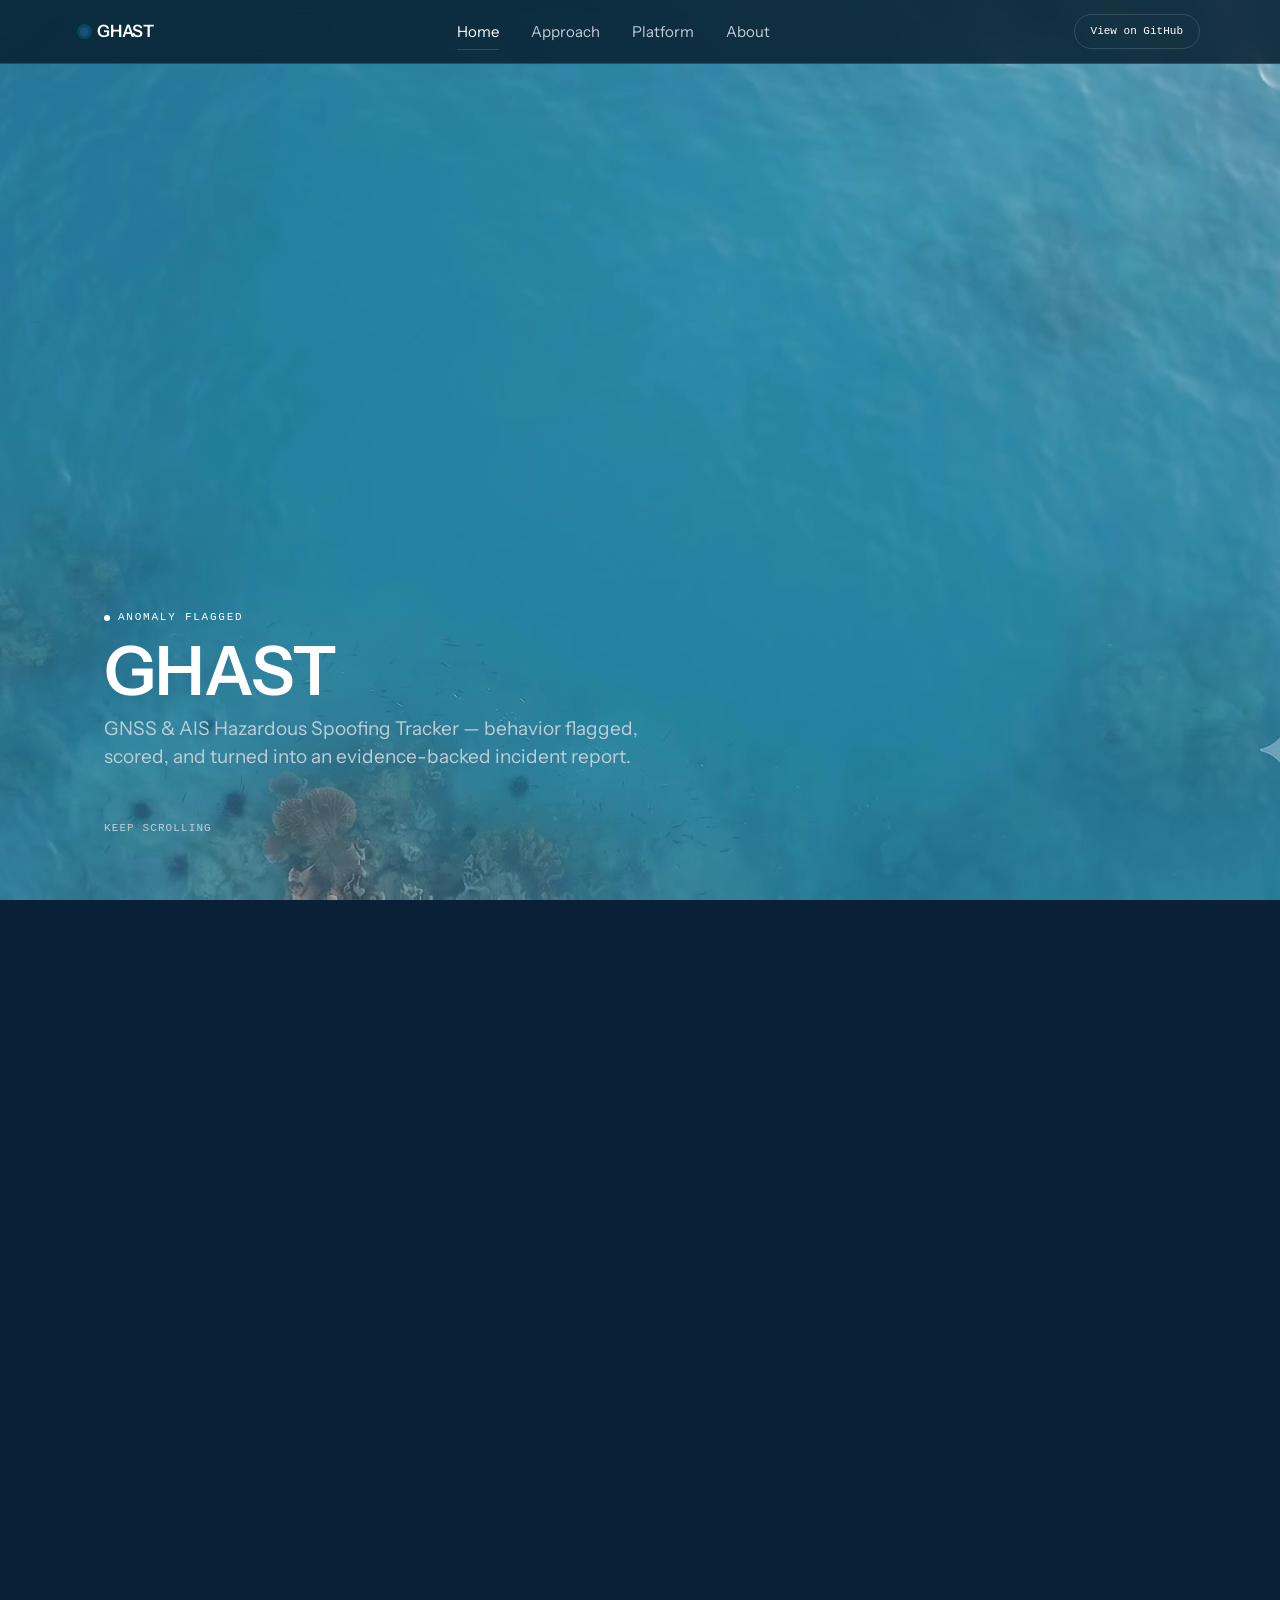
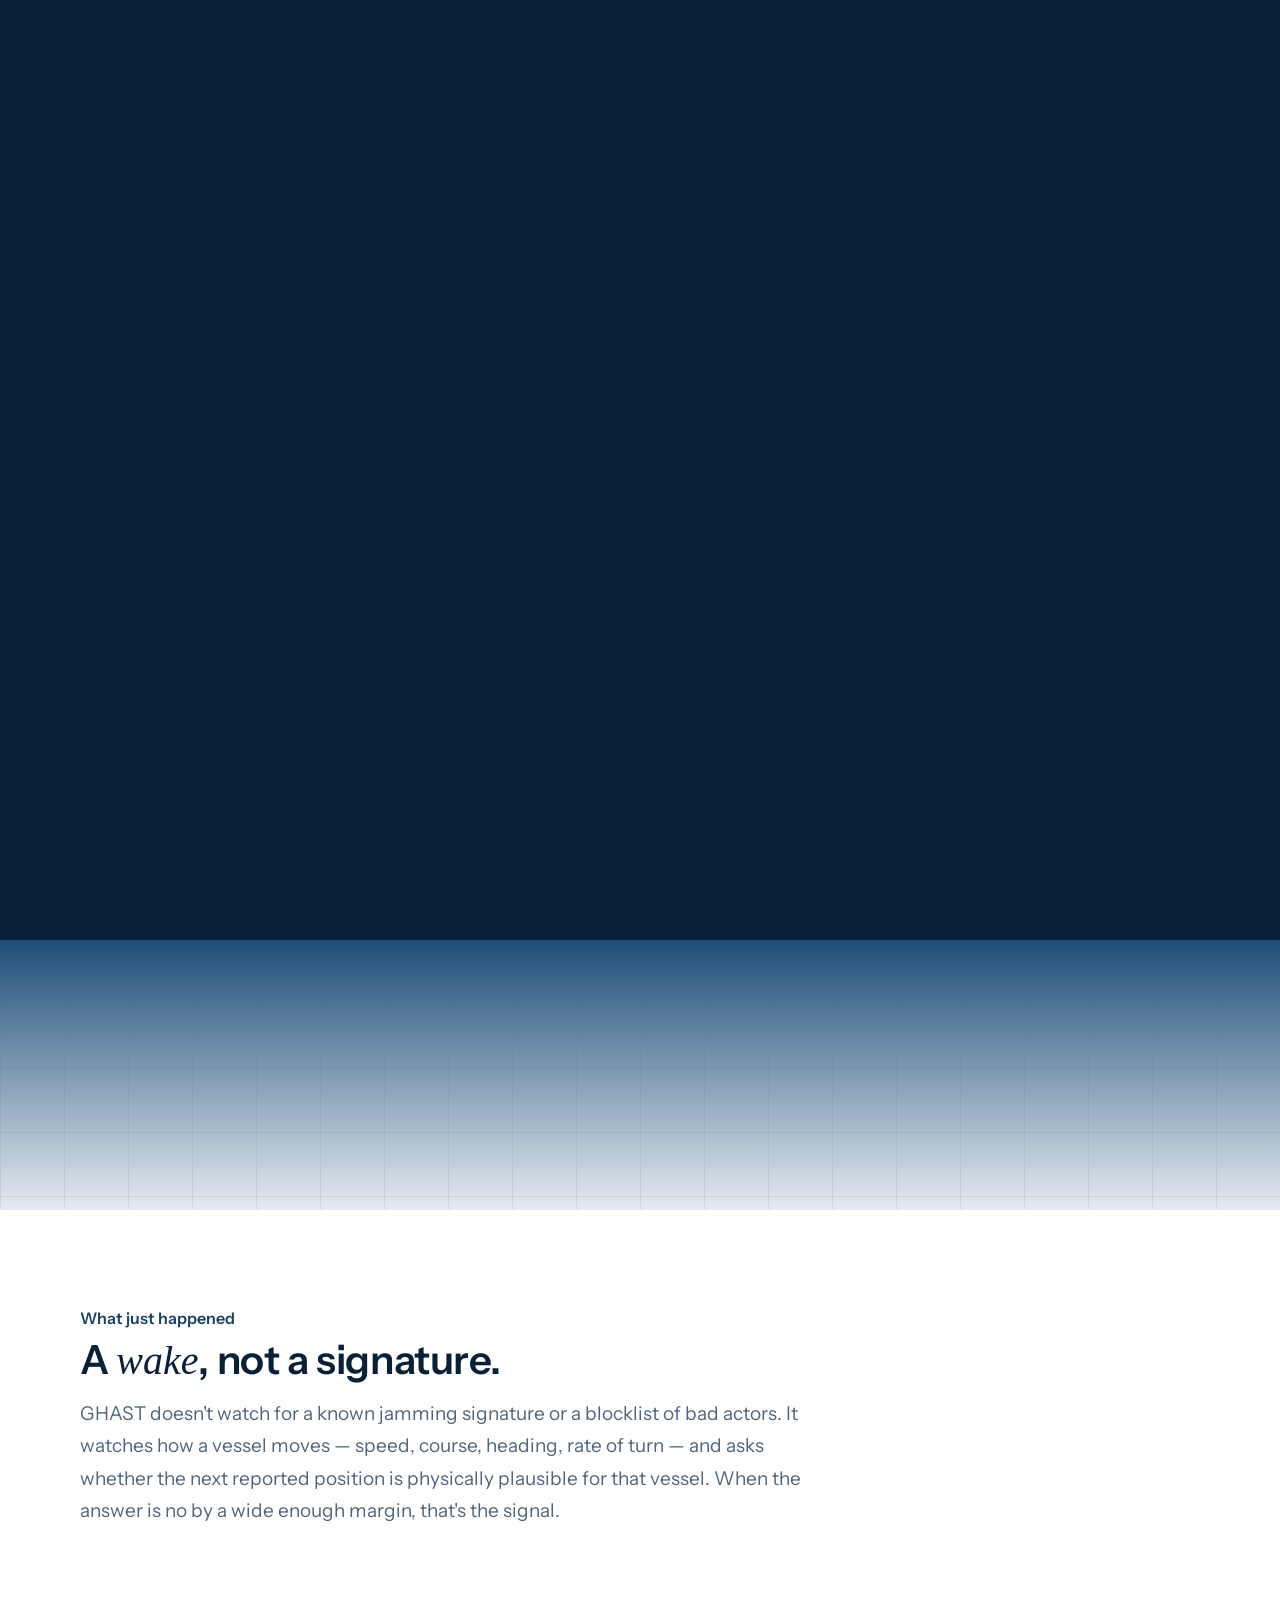
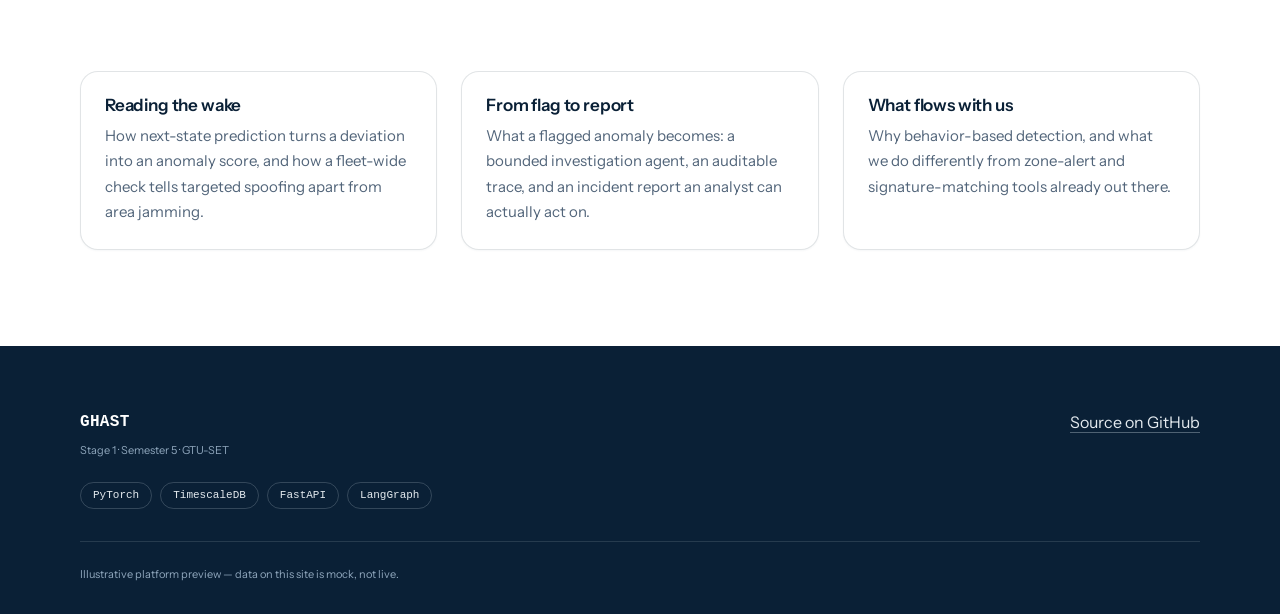
==== commit 678a9bb2: "Rewrite headings with marine-flavored copy, fill out About, cut remaining em-dash chains" ====
--- a/frontend/site/index.html
+++ b/frontend/site/index.html
@@ -72,7 +72,7 @@
     <section class="section">
       <div class="section__inner">
         <p class="eyebrow">What just happened</p>
-        <h2 class="section__title">A trajectory, not a signature.</h2>
+        <h2 class="section__title">A <span class="accent">wake</span>, not a signature.</h2>
         <p class="section__lede">
           GHAST doesn't watch for a known jamming signature or a blocklist of
           bad actors. It watches how a vessel moves — speed, course, heading,
@@ -86,7 +86,7 @@
     <section class="section" style="padding-top: 0;">
       <div class="section__inner data-cards">
         <a class="card data-card data-card--link" href="approach.html">
-          <h3 class="data-card__title">The approach</h3>
+          <h3 class="data-card__title">Reading the wake</h3>
           <p class="data-card__body">
             How next-state prediction turns a deviation into an anomaly
             score, and how a fleet-wide check tells targeted spoofing apart
@@ -94,7 +94,7 @@
           </p>
         </a>
         <a class="card data-card data-card--link" href="platform.html">
-          <h3 class="data-card__title">The platform</h3>
+          <h3 class="data-card__title">From flag to report</h3>
           <p class="data-card__body">
             What a flagged anomaly becomes: a bounded investigation agent,
             an auditable trace, and an incident report an analyst can
@@ -102,7 +102,7 @@
           </p>
         </a>
         <a class="card data-card data-card--link" href="about.html">
-          <h3 class="data-card__title">About GHAST</h3>
+          <h3 class="data-card__title">What flows with us</h3>
           <p class="data-card__body">
             Why behavior-based detection, and what we do differently from
             zone-alert and signature-matching tools already out there.
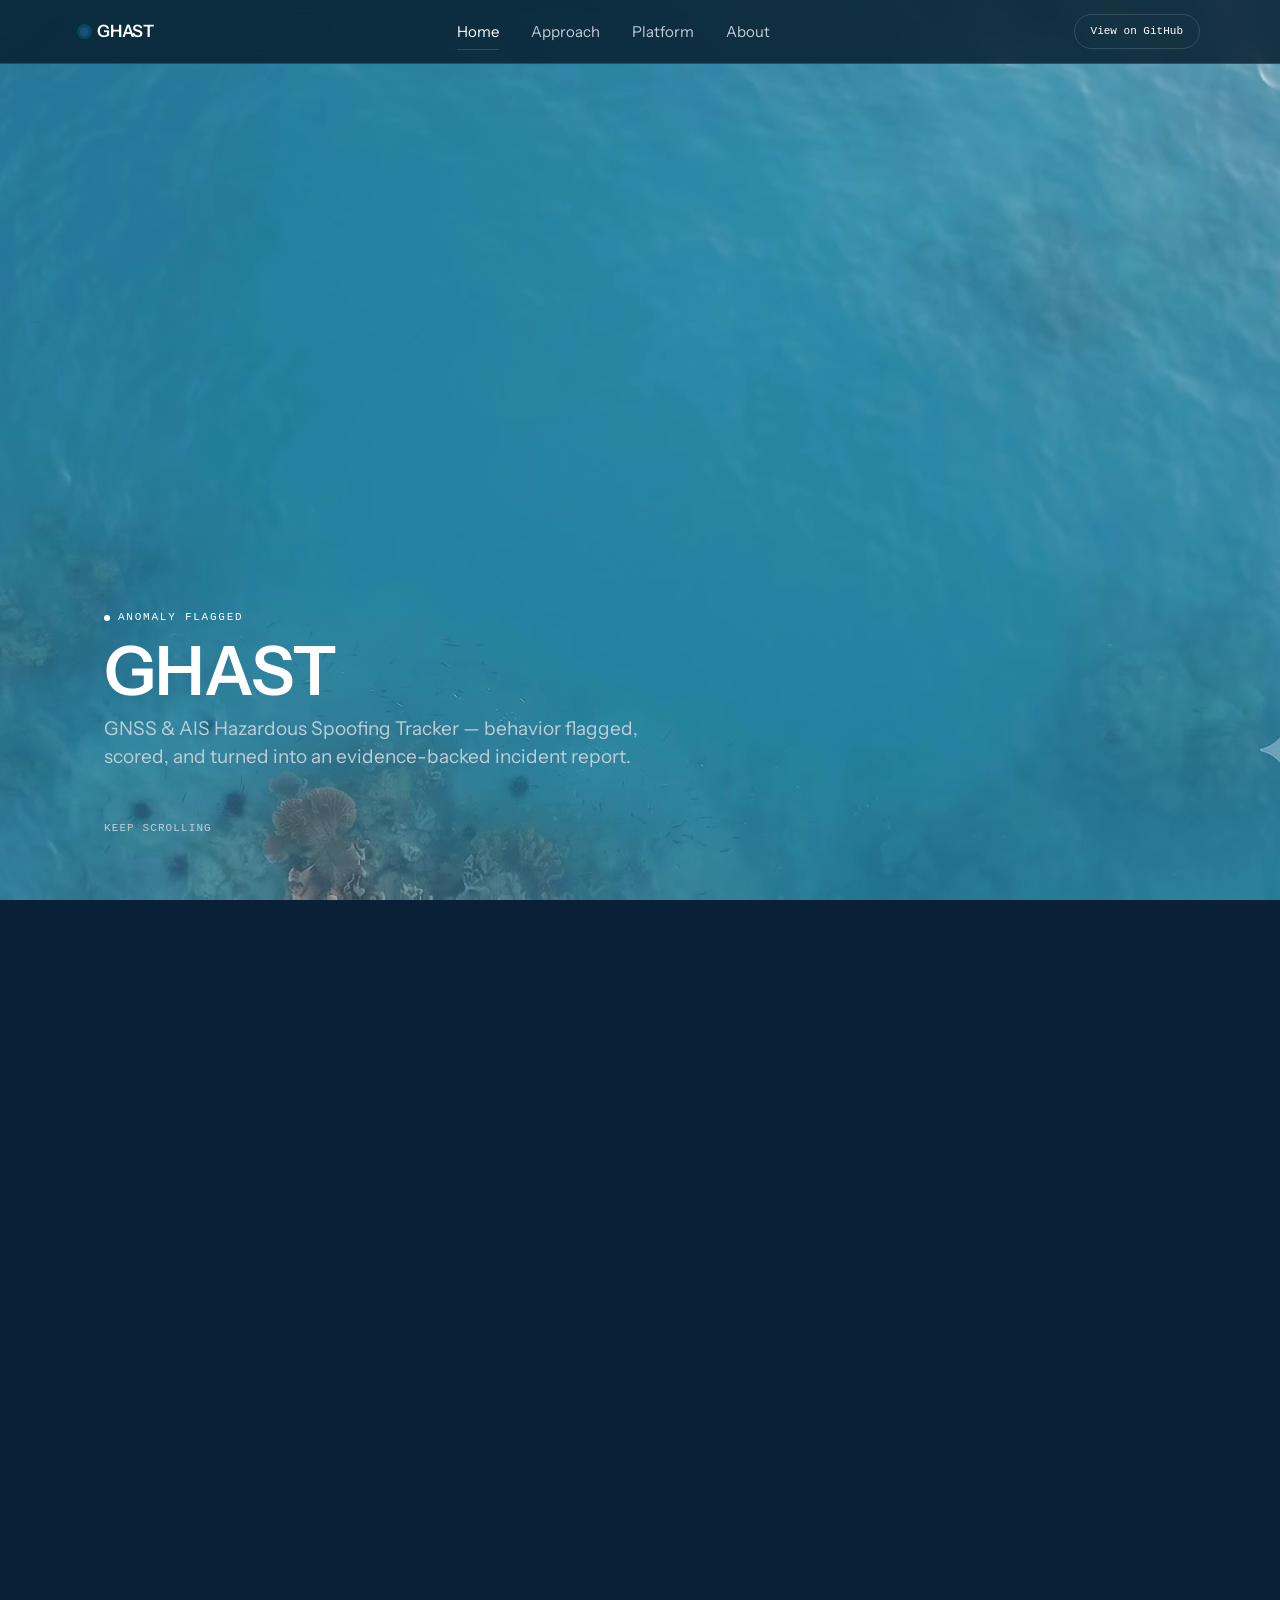
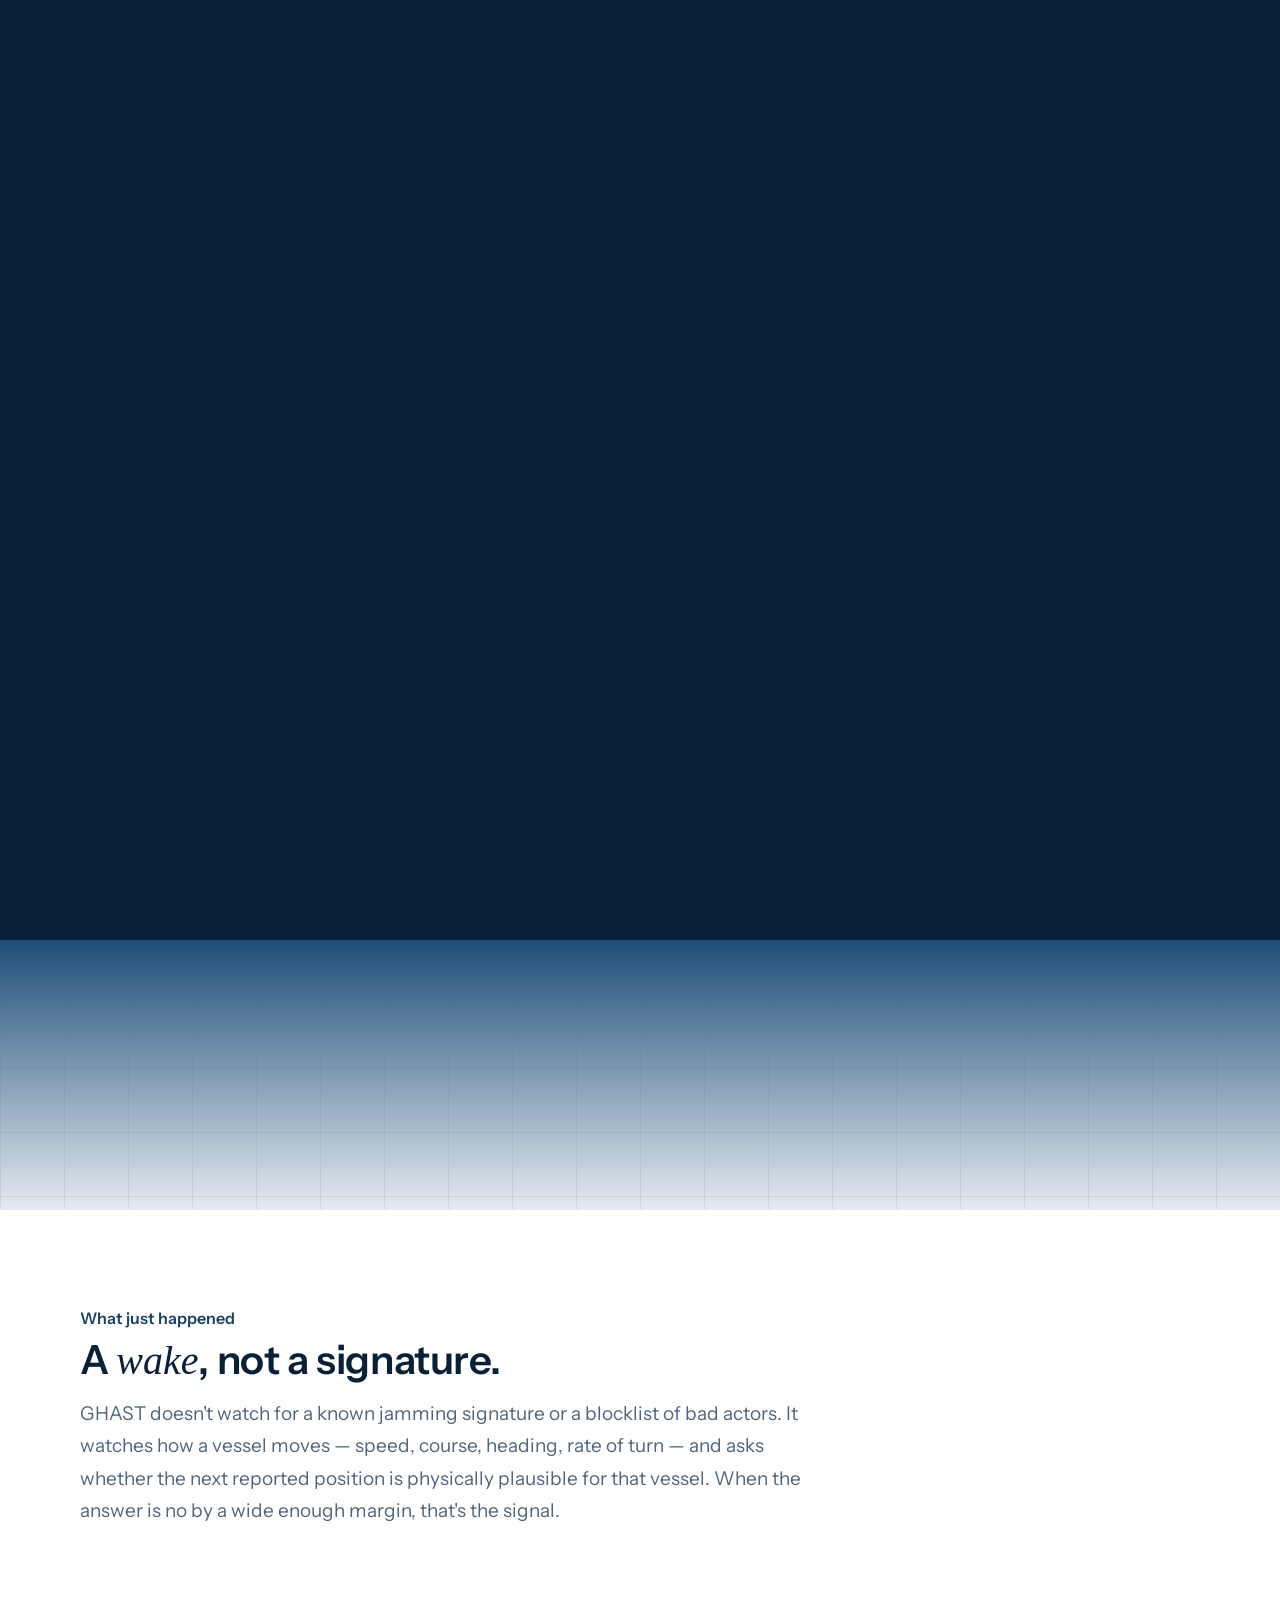
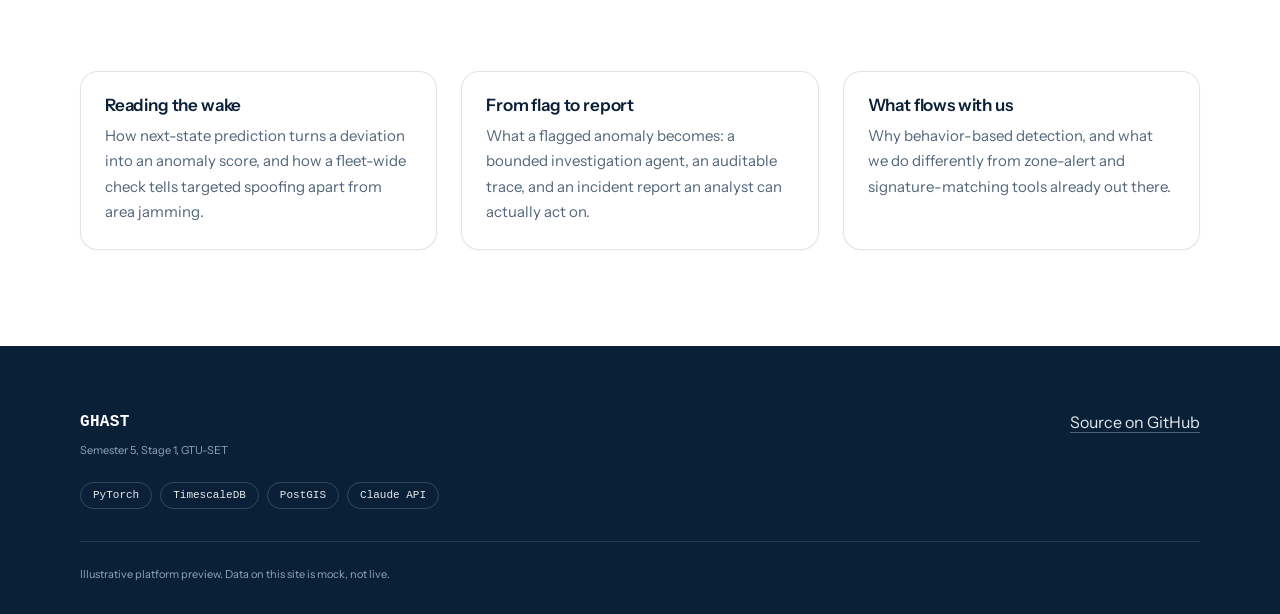
==== commit 1ecbc1a6: "Fix footer: drop middle-dot chrome, correct stack chips to what's actually built" ====
--- a/frontend/site/index.html
+++ b/frontend/site/index.html
@@ -117,19 +117,19 @@
     <div class="site-footer__inner">
       <div>
         <div class="site-footer__brand">GHAST</div>
-        <div class="site-footer__status">Stage 1 · Semester 5 · GTU-SET</div>
+        <div class="site-footer__status">Semester 5, Stage 1, GTU-SET</div>
         <div class="site-footer__stack" style="margin-top: var(--space-6);">
           <span class="stack-chip">PyTorch</span>
           <span class="stack-chip">TimescaleDB</span>
-          <span class="stack-chip">FastAPI</span>
-          <span class="stack-chip">LangGraph</span>
+          <span class="stack-chip">PostGIS</span>
+          <span class="stack-chip">Claude API</span>
         </div>
       </div>
       <div>
         <a class="site-footer__link" href="https://github.com/Vishmayraj/GHAST" target="_blank" rel="noopener">Source on GitHub</a>
       </div>
     </div>
-    <p class="site-footer__meta">Illustrative platform preview — data on this site is mock, not live.</p>
+    <p class="site-footer__meta">Illustrative platform preview. Data on this site is mock, not live.</p>
   </footer>
 
   <script src="scripts/scroll-hero.js"></script>
--- a/frontend/site/styles/sections.css
+++ b/frontend/site/styles/sections.css
@@ -67,6 +67,21 @@
   aspect-ratio: 4 / 3;
   background: var(--ocean-100);
   border-radius: var(--radius-md);
+}
+
+@keyframes dot-in {
+  from { opacity: 0; }
+  to { opacity: 1; }
+}
+
+.fleet-map__svg circle {
+  animation: dot-in 500ms var(--ease-out) both;
+}
+
+@media (prefers-reduced-motion: reduce) {
+  .fleet-map__svg circle {
+    animation: none;
+  }
 }
 
 .fleet-map__caption {
@@ -198,8 +213,16 @@
 
 .confidence-bar__fill {
   height: 100%;
+  width: 0;
   background: var(--ocean-600);
   border-radius: 999px;
+  transition: width 900ms var(--ease-out);
+}
+
+@media (prefers-reduced-motion: reduce) {
+  .confidence-bar__fill {
+    transition: none;
+  }
 }
 
 .incident-card__evidence {
@@ -452,3 +475,39 @@
   margin-left: auto;
   margin-right: auto;
 }
+
+/* ============ literary interlude ============ */
+
+.quote-interlude {
+  background: var(--c-navy);
+  color: var(--paper);
+  padding: var(--space-16) var(--space-6);
+  text-align: center;
+}
+
+.quote-interlude__mark {
+  font-family: var(--font-accent);
+  font-style: italic;
+  font-weight: 400;
+  font-size: clamp(1.5rem, 1rem + 2vw, 2.375rem);
+  line-height: 1.35;
+  max-width: 44ch;
+  margin: 0 auto;
+}
+
+.quote-interlude__rule {
+  width: 32px;
+  height: 2px;
+  background: var(--ocean-400);
+  margin: var(--space-6) auto 0;
+}
+
+.quote-interlude__cite {
+  margin-top: var(--space-5);
+  font-family: var(--font-sans);
+  font-size: var(--step-ticker);
+  font-weight: 500;
+  letter-spacing: 0.06em;
+  text-transform: uppercase;
+  color: var(--ocean-200);
+}
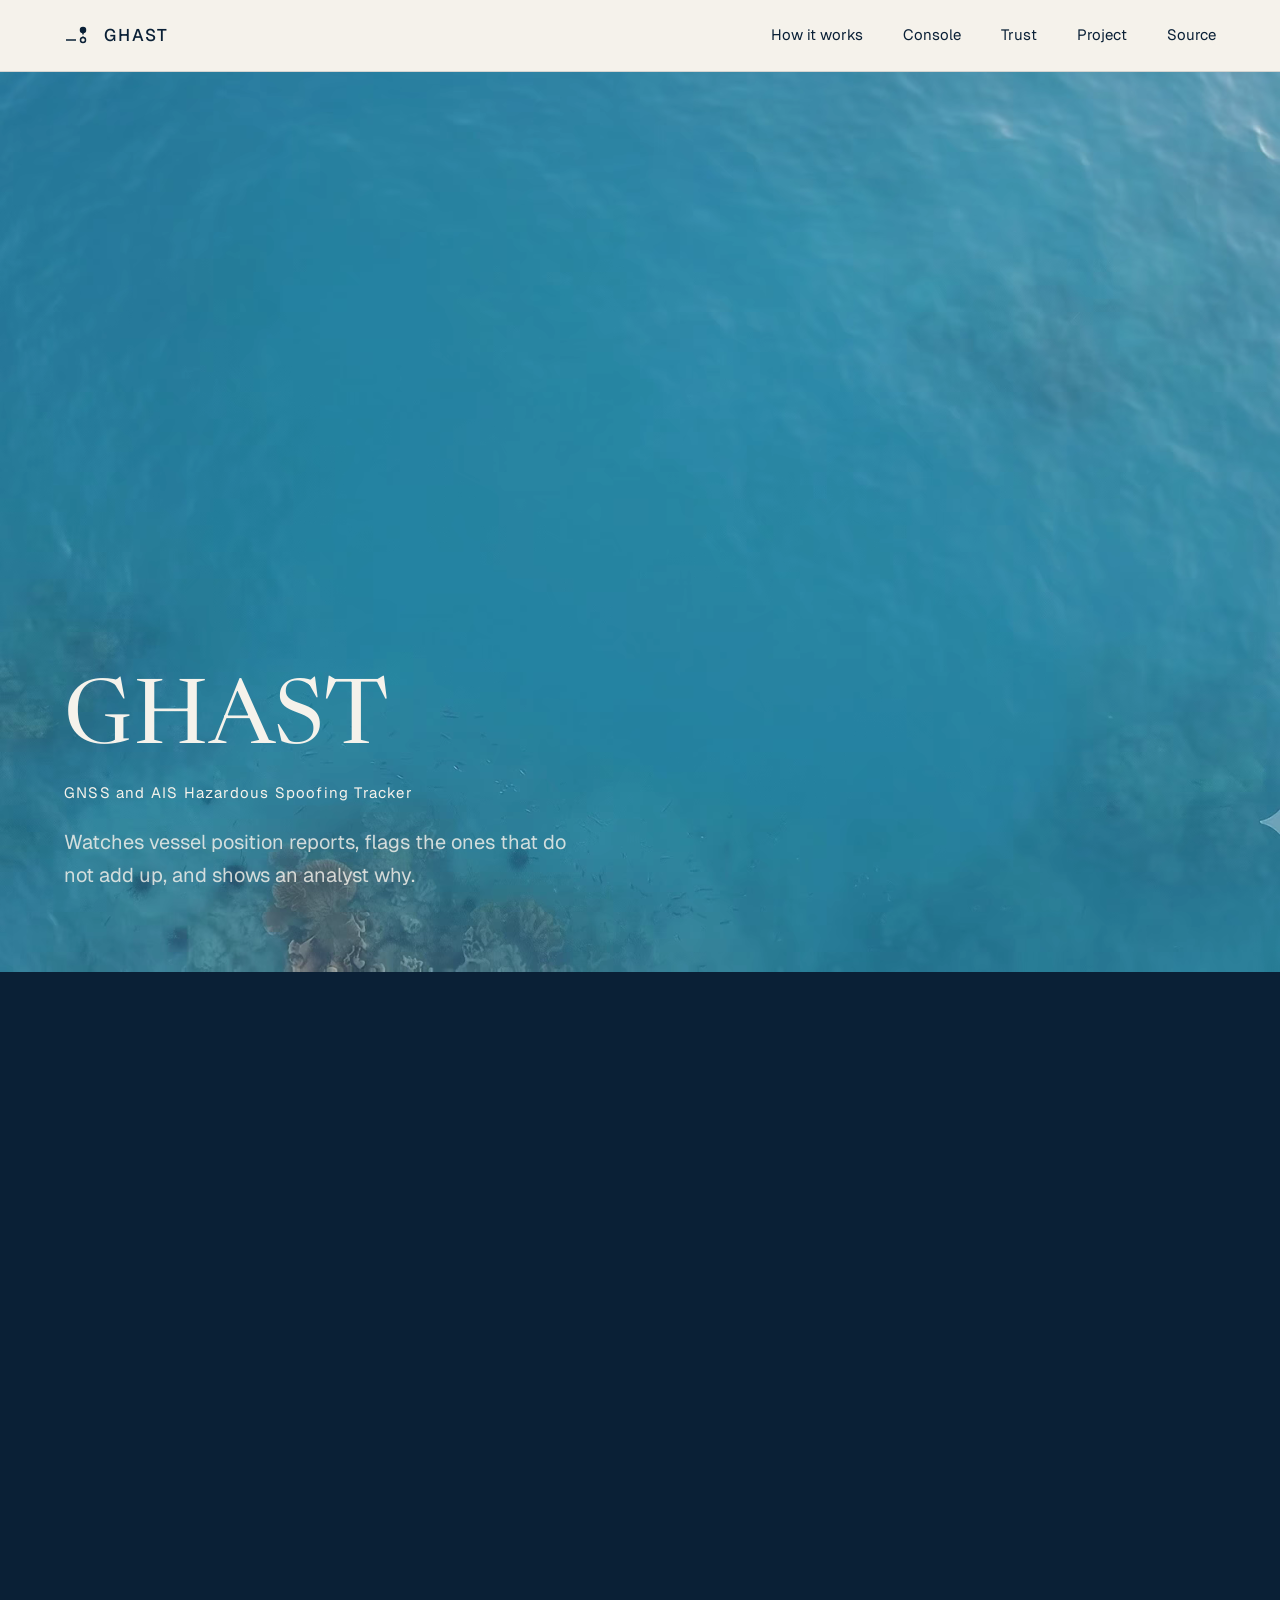
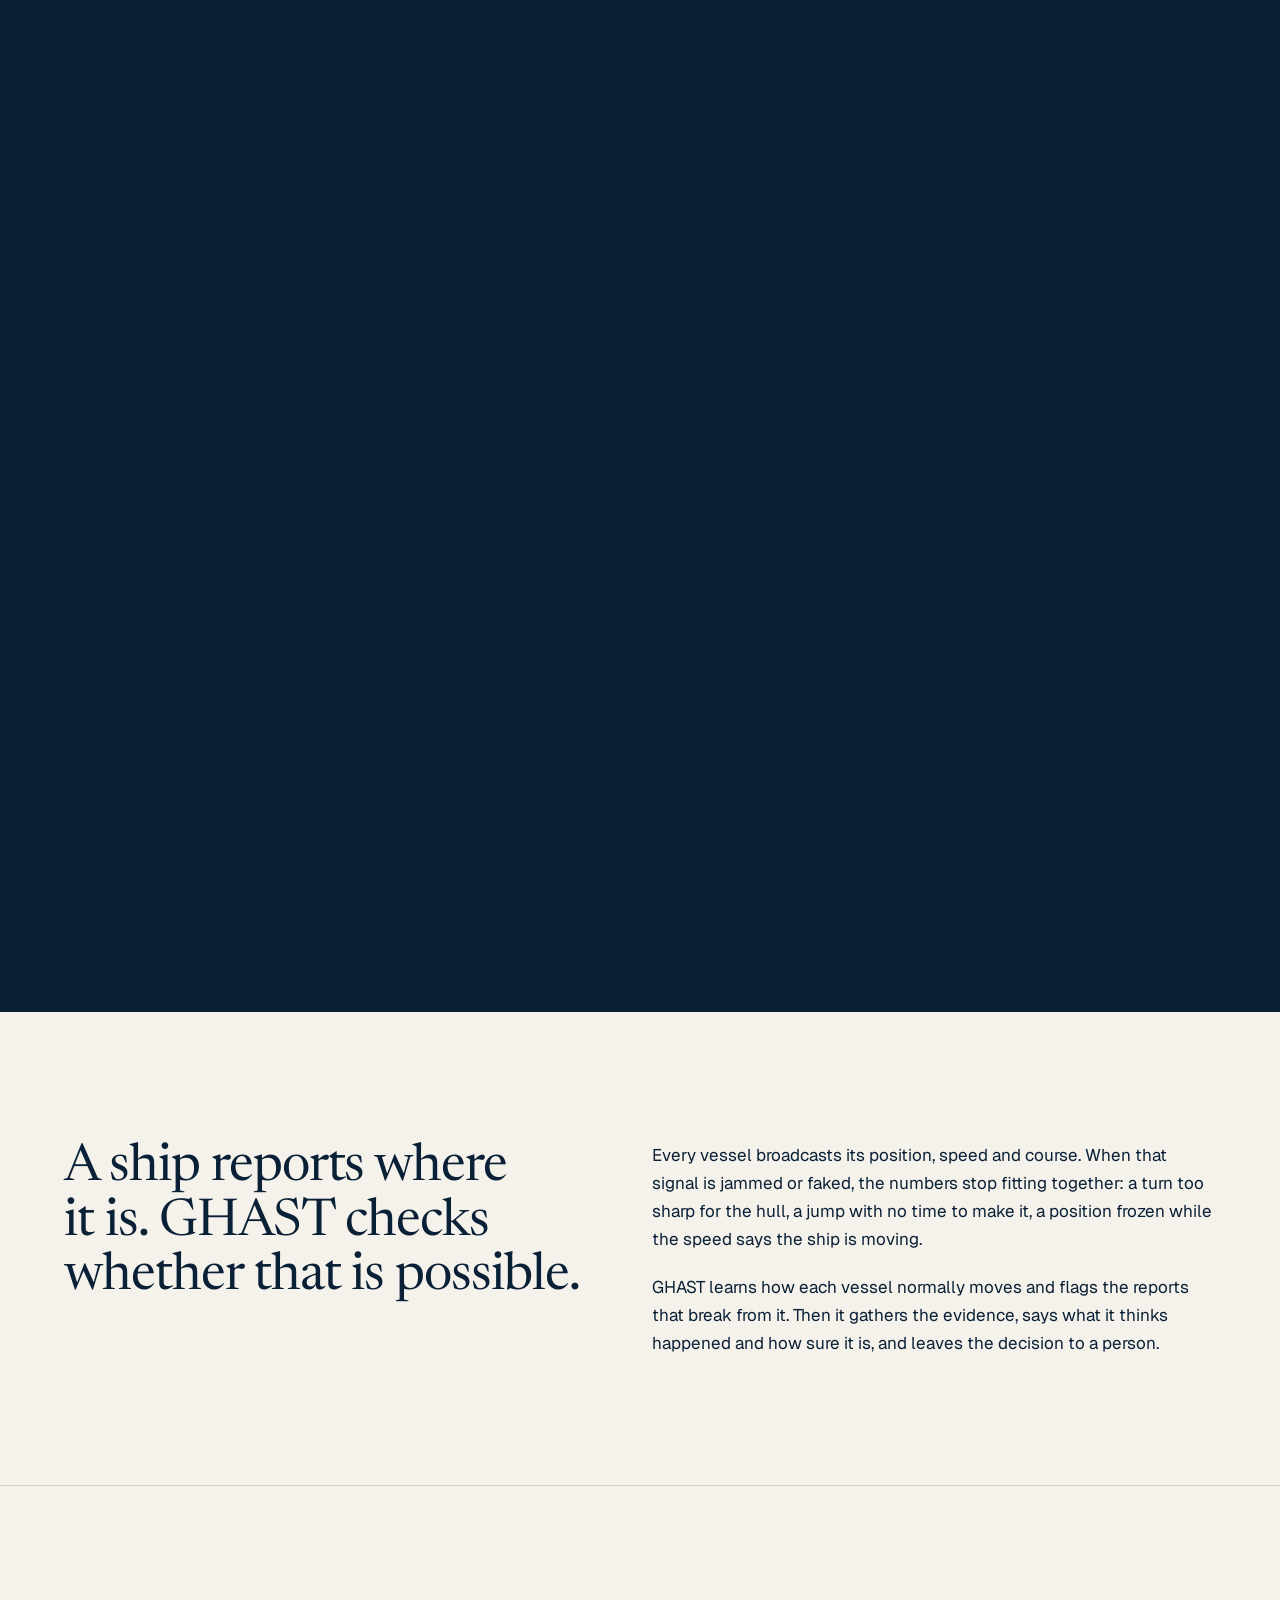
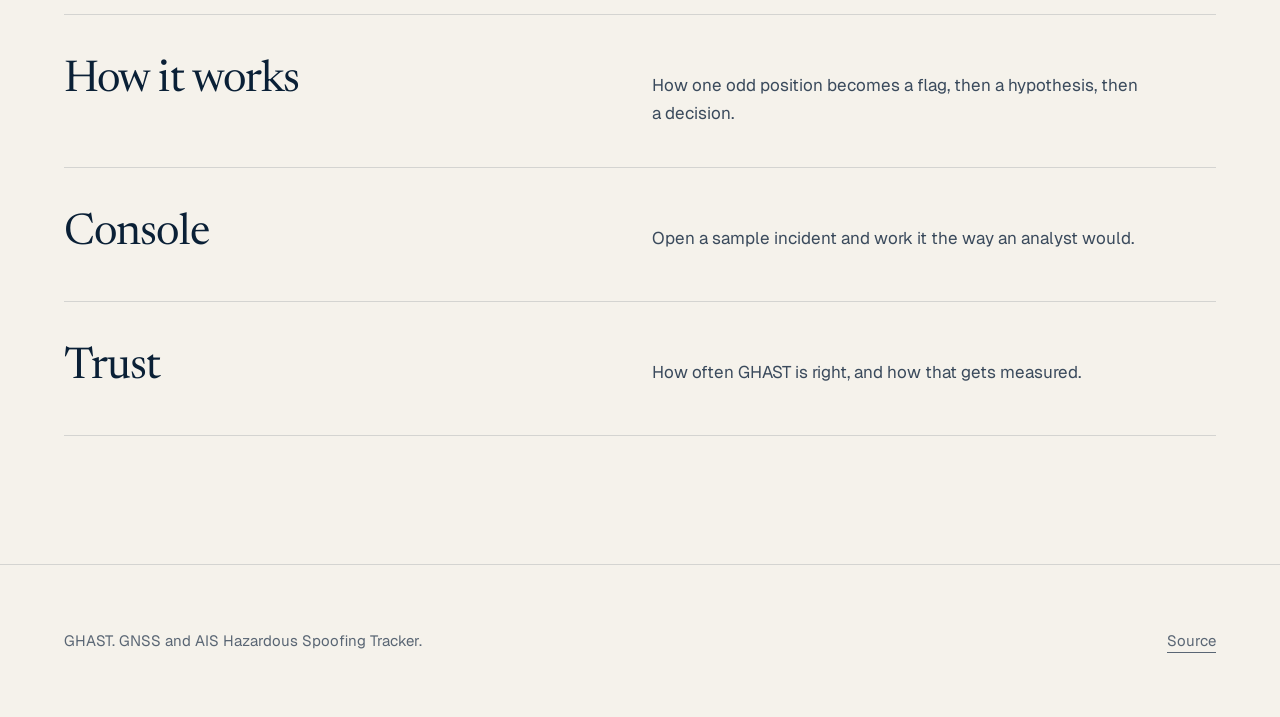
==== commit 8e1003cd: "feat(site): home page and hero rewrite" ====
--- a/frontend/site/index.html
+++ b/frontend/site/index.html
@@ -3,135 +3,53 @@
 <head>
   <meta charset="utf-8" />
   <meta name="viewport" content="width=device-width, initial-scale=1" />
-  <title>GHAST — GNSS &amp; AIS Hazardous Spoofing Tracker</title>
-  <meta name="description" content="GHAST flags GNSS/AIS spoofing and jamming from vessel trajectory behavior, then turns it into an auditable, evidence-backed incident report." />
-
+  <title>GHAST</title>
+  <meta name="description" content="GHAST watches vessel position reports, flags the ones that do not add up, and shows an analyst why." />
   <link rel="preconnect" href="https://fonts.googleapis.com" />
   <link rel="preconnect" href="https://fonts.gstatic.com" crossorigin />
-  <link href="https://fonts.googleapis.com/css2?family=Instrument+Serif:ital@0;1&family=Instrument+Sans:wght@400;500;600;700&display=swap" rel="stylesheet" />
-
+  <link href="https://fonts.googleapis.com/css2?family=Geist:wght@400;500&family=Geist+Mono:wght@400;500&family=Newsreader:opsz,wght@6..72,400&display=swap" rel="stylesheet" />
   <link rel="stylesheet" href="styles/tokens.css" />
   <link rel="stylesheet" href="styles/base.css" />
   <link rel="stylesheet" href="styles/nav.css" />
   <link rel="stylesheet" href="styles/hero.css" />
-  <link rel="stylesheet" href="styles/sections.css" />
-
+  <link rel="stylesheet" href="styles/pages.css" />
   <script>document.documentElement.classList.remove("no-js");</script>
 </head>
 <body>
-
-  <nav class="site-nav" aria-label="Primary">
-    <div class="site-nav__inner">
-      <a class="site-nav__brand" href="index.html">
-        <span class="site-nav__brand-mark" aria-hidden="true"></span>
-        GHAST
-      </a>
-      <ul class="site-nav__links">
-        <li><a href="index.html" aria-current="page">Home</a></li>
-        <li><a href="approach.html">Approach</a></li>
-        <li><a href="platform.html">Platform</a></li>
-        <li><a href="about.html">About</a></li>
-      </ul>
-      <a class="site-nav__cta" href="https://github.com/Vishmayraj/GHAST" target="_blank" rel="noopener">View on GitHub</a>
+<header class="header"><div class="header__in"><a class="mark" href="index.html" aria-label="GHAST home"><svg viewBox="0 0 28 24" fill="none" stroke="currentColor" stroke-width="1.5" aria-hidden="true"><path d="M2 17H12"/><path d="M19 10v4" stroke-dasharray="1.5 2"/><circle cx="19" cy="17" r="2.5"/><circle cx="19" cy="7" r="2.5" fill="currentColor"/></svg><span>GHAST</span></a><button class="header__menu" aria-expanded="false" aria-controls="nav-links">Menu</button><nav class="header__links" id="nav-links" aria-label="Primary" data-open="false"><a href="how-it-works.html">How it works</a><a href="console.html">Console</a><a href="trust.html">Trust</a><a href="project.html">Project</a><a href="https://github.com/Vishmayraj/ghast" target="_blank" rel="noopener">Source</a></nav></div></header>
+<section class="hero" data-hero aria-label="GHAST introduction">
+  <div class="hero__sticky">
+    <video class="hero__video" data-hero-video muted playsinline preload="auto" aria-hidden="true">
+      <source src="assets/ghast-hero.webm" type="video/webm" />
+      <source src="assets/ghast-hero.mp4" type="video/mp4" />
+    </video>
+    <div class="hero__scrim" data-hero-scrim></div>
+    <div class="hero__content">
+      <h1 class="hero__line hero__title" data-hero-line="0.1,0.55">GHAST</h1>
+      <p class="hero__line hero__name" data-hero-line="0.25,0.7">GNSS and AIS Hazardous Spoofing Tracker</p>
+      <p class="hero__line hero__tagline" data-hero-line="0.4,0.9">Watches vessel position reports, flags the ones that do not add up, and shows an analyst why.</p>
     </div>
-  </nav>
-
-  <!-- ============ HERO: scroll-controlled cinematic opening ============ -->
-  <section class="hero" data-hero aria-label="GHAST introduction">
-    <div class="hero__sticky">
-      <video
-        class="hero__video"
-        data-hero-video
-        muted
-        playsinline
-        preload="auto"
-        aria-hidden="true"
-      >
-        <source src="assets/ghast-hero.webm" type="video/webm" />
-        <source src="assets/ghast-hero.mp4" type="video/mp4" />
-      </video>
-      <div class="hero__scrim" data-hero-scrim></div>
-      <div class="hero__content">
-        <p class="hero__line hero__eyebrow" data-hero-line="0,0.4">Anomaly flagged</p>
-        <h1 class="hero__line hero__title" data-hero-line="0.15,0.65">GHAST</h1>
-        <p class="hero__line hero__tagline" data-hero-line="0.35,0.85">
-          GNSS &amp; AIS Hazardous Spoofing Tracker — behavior flagged, scored,
-          and turned into an evidence-backed incident report.
-        </p>
-        <p class="hero__line hero__scroll-cue" data-hero-line="0.55,1">keep scrolling</p>
-      </div>
-    </div>
-  </section>
-
-  <div class="hero-wash" aria-hidden="true">
-    <div class="hero-wash__grid"></div>
   </div>
-
-  <main id="main">
-
-    <section class="section">
-      <div class="section__inner">
-        <p class="eyebrow">What just happened</p>
-        <h2 class="section__title">A <span class="accent">wake</span>, not a signature.</h2>
-        <p class="section__lede">
-          GHAST doesn't watch for a known jamming signature or a blocklist of
-          bad actors. It watches how a vessel moves — speed, course, heading,
-          rate of turn — and asks whether the next reported position is
-          physically plausible for that vessel. When the answer is no by a
-          wide enough margin, that's the signal.
-        </p>
-      </div>
-    </section>
-
-    <section class="section" style="padding-top: 0;">
-      <div class="section__inner data-cards">
-        <a class="card data-card data-card--link" href="approach.html">
-          <h3 class="data-card__title">Reading the wake</h3>
-          <p class="data-card__body">
-            How next-state prediction turns a deviation into an anomaly
-            score, and how a fleet-wide check tells targeted spoofing apart
-            from area jamming.
-          </p>
-        </a>
-        <a class="card data-card data-card--link" href="platform.html">
-          <h3 class="data-card__title">From flag to report</h3>
-          <p class="data-card__body">
-            What a flagged anomaly becomes: a bounded investigation agent,
-            an auditable trace, and an incident report an analyst can
-            actually act on.
-          </p>
-        </a>
-        <a class="card data-card data-card--link" href="about.html">
-          <h3 class="data-card__title">What flows with us</h3>
-          <p class="data-card__body">
-            Why behavior-based detection, and what we do differently from
-            zone-alert and signature-matching tools already out there.
-          </p>
-        </a>
-      </div>
-    </section>
-
-  </main>
-
-  <footer class="site-footer">
-    <div class="site-footer__inner">
-      <div>
-        <div class="site-footer__brand">GHAST</div>
-        <div class="site-footer__status">Semester 5, Stage 1, GTU-SET</div>
-        <div class="site-footer__stack" style="margin-top: var(--space-6);">
-          <span class="stack-chip">PyTorch</span>
-          <span class="stack-chip">TimescaleDB</span>
-          <span class="stack-chip">PostGIS</span>
-          <span class="stack-chip">Claude API</span>
-        </div>
-      </div>
-      <div>
-        <a class="site-footer__link" href="https://github.com/Vishmayraj/GHAST" target="_blank" rel="noopener">Source on GitHub</a>
-      </div>
-    </div>
-    <p class="site-footer__meta">Illustrative platform preview. Data on this site is mock, not live.</p>
-  </footer>
-
+</section>
+<div class="hero__end" data-hero-end></div><main>
+<section class="section" data-reveal><div class="wrap split">
+  <h2>A ship reports where it is. GHAST checks whether that is possible.</h2>
+  <div>
+    <p>Every vessel broadcasts its position, speed and course. When that signal is jammed or faked, the numbers stop fitting together: a turn too sharp for the hull, a jump with no time to make it, a position frozen while the speed says the ship is moving.</p>
+    <p>GHAST learns how each vessel normally moves and flags the reports that break from it. Then it gathers the evidence, says what it thinks happened and how sure it is, and leaves the decision to a person.</p>
+  </div>
+</div></section>
+<section class="section" data-reveal><div class="wrap">
+  <ul class="routes">
+    <li><a href="how-it-works.html"><h3>How it works</h3><p>How one odd position becomes a flag, then a hypothesis, then a decision.</p></a></li>
+    <li><a href="console.html"><h3>Console</h3><p>Open a sample incident and work it the way an analyst would.</p></a></li>
+    <li><a href="trust.html"><h3>Trust</h3><p>How often GHAST is right, and how that gets measured.</p></a></li>
+  </ul>
+</div></section>
+</main>
+<footer class="footer"><div class="wrap footer__in"><span>GHAST. GNSS and AIS Hazardous Spoofing Tracker.</span><a href="https://github.com/Vishmayraj/ghast" target="_blank" rel="noopener">Source</a></div></footer>
   <script src="scripts/scroll-hero.js"></script>
+  <script src="scripts/ui.js"></script>
+  
 </body>
 </html>
--- a/frontend/site/styles/tokens.css
+++ b/frontend/site/styles/tokens.css
@@ -1,101 +1,29 @@
-/*
- * Design tokens for the GHAST site.
- *
- * Exactly two colors: white, and one dark shade of blue, used at
- * different depths (tints toward white, shades toward navy) for
- * structure and text. There is no third hue anywhere, including for
- * alerts — a flagged anomaly is distinguished by weight, contrast,
- * and an outline, not by a different color.
- *
- * Type is two families: Instrument Sans carries everything (body,
- * UI, headings), and Instrument Serif italic is reserved for one
- * word or a short literary passage, used sparingly, never for body
- * text. A system monospace stack (no webfont) handles small numeric
- * readouts like MMSI and timestamps, which is a practical exception,
- * not a third brand typeface.
- */
+/* GHAST design tokens. Paper, ink, fine rules, one signal color. */
+:root {
+  --paper: #f5f2eb;
+  --paper-deep: #ece8de;
+  --ink: #0a2036;
+  --ink-2: #3a4a5c;
+  --ink-3: #5a6674;
+  --rule: rgba(10, 32, 54, 0.14);
+  --sea: #1f4e79;
+  --sea-tint: #e3eaef;
+  --signal: #d8431f;
 
-:root {
-  /* The two colors */
-  --c-blue: #1f4e79;
-  --c-navy: #0a2036;
-  --c-white: #ffffff;
-  --c-black: #0a0a0a;
+  --font-serif: "Newsreader", Georgia, "Times New Roman", serif;
+  --font-sans: "Geist", system-ui, -apple-system, "Segoe UI", sans-serif;
+  --font-mono: "Geist Mono", ui-monospace, "SF Mono", Menlo, Consolas, monospace;
 
-  /* Blue tints/shades — blends of blue with white/navy only */
-  --ocean-100: #e4eaef;
-  --ocean-200: #c0cdd9;
-  --ocean-300: #8fa6bc;
-  --ocean-400: #5e809f;
-  --ocean-600: #194165;
-  --ocean-700: #143354;
+  --fs-meta: 0.8125rem;
+  --fs-small: 0.9375rem;
+  --fs-body: 1.0625rem;
+  --fs-h3: 1.375rem;
+  --fs-h2: clamp(2rem, 1.5rem + 2.2vw, 3.25rem);
+  --fs-h1: clamp(2.75rem, 1.6rem + 5vw, 6rem);
 
-  /* Alias so the accent reads by its role, not the old hue name */
-  --c-ocean: var(--c-blue);
-
-  /* Neutrals: navy blended toward white, nothing else */
-  --ink-900: var(--c-navy);
-  --ink-700: #28394a;
-  --ink-500: #52657a;
-  --ink-300: #94a3b3;
-  --ink-100: #dde3e9;
-  --paper: var(--c-white);
-  --paper-dim: #f3f5f7;
-
-  /* Semantic roles */
-  --color-bg: var(--paper);
-  --color-bg-inverse: var(--c-navy);
-  --color-surface: var(--c-white);
-  --color-text: var(--ink-900);
-  --color-text-muted: var(--ink-500);
-  --color-text-on-navy: var(--paper);
-  --color-text-on-navy-muted: var(--ocean-200);
-  --color-accent: var(--c-blue);
-  /* A flagged anomaly is the darkest point of the one blue, not a
-     different hue — contrast and weight carry the alert. */
-  --color-anomaly: var(--c-navy);
-  --color-border: rgba(10, 32, 54, 0.12);
-  --color-border-on-navy: rgba(255, 255, 255, 0.14);
-  --color-grid-line: rgba(31, 78, 121, 0.18);
-
-  /* Typography — Instrument Sans for everything, Instrument Serif
-     italic reserved for rare accent words and the literary interlude */
-  --font-sans: "Instrument Sans", system-ui, -apple-system, "Segoe UI", sans-serif;
-  --font-display: var(--font-sans);
-  --font-accent: "Instrument Serif", Georgia, serif;
-  --font-mono: ui-monospace, "SF Mono", Menlo, Consolas, monospace;
-
-  --step-ticker: 0.6875rem;
-  --step-body: 1rem;
-  --step-lede: 1.1875rem;
-  --step-h3: 1.5rem;
-  --step-h2: clamp(1.75rem, 1.35rem + 2vw, 2.5rem);
-  --step-h1: clamp(2.25rem, 1.3rem + 4.5vw, 4.25rem);
-
-  --lh-tight: 1.08;
-  --lh-normal: 1.5;
-  --lh-loose: 1.7;
-
-  --space-1: 0.25rem;
-  --space-2: 0.5rem;
-  --space-3: 0.75rem;
-  --space-4: 1rem;
-  --space-6: 1.5rem;
-  --space-8: 2rem;
-  --space-12: 3rem;
-  --space-16: 4rem;
-  --space-24: 6rem;
-  --space-32: 8rem;
-
-  --content-max: 1120px;
-  --content-narrow: 720px;
-  --radius-sm: 4px;
-  --radius-md: 10px;
-  --radius-lg: 18px;
-
-  --nav-height: 64px;
-
-  --ease-out: cubic-bezier(0.16, 1, 0.3, 1);
-  --dur-fast: 180ms;
-  --dur-med: 420ms;
+  --pad-section: clamp(6rem, 10vw, 11rem);
+  --gutter: 24px;
+  --col-max: 1200px;
+  --header-h: 72px;
+  --ease: cubic-bezier(0.16, 1, 0.3, 1);
 }
--- a/frontend/site/styles/base.css
+++ b/frontend/site/styles/base.css
@@ -1,170 +1,61 @@
-/* Reset + base rendering */
+*, *::before, *::after { box-sizing: border-box; }
+html { scroll-behavior: smooth; }
+body {
+  margin: 0; background: var(--paper); color: var(--ink);
+  font: 400 var(--fs-body)/1.65 var(--font-sans);
+  -webkit-font-smoothing: antialiased; text-rendering: optimizeLegibility;
+  caret-color: var(--ink);
+}
+h1, h2, h3, p, ul, ol, figure, dl, dd { margin: 0; }
+h1, h2, h3 {
+  font-family: var(--font-serif); font-weight: 400; letter-spacing: -0.02em;
+  line-height: 1.05; text-wrap: balance;
+}
+h2 { font-size: var(--fs-h2); }
+h3 { font-size: var(--fs-h3); line-height: 1.2; }
+p { text-wrap: pretty; max-width: 62ch; }
+a { color: inherit; text-underline-offset: 6px; text-decoration-thickness: 1px; }
+ul, ol { padding: 0; list-style: none; }
+img, video, svg { display: block; max-width: 100%; }
+button, input, select, textarea { font: inherit; color: inherit; }
+.mono, .num { font-family: var(--font-mono); font-size: var(--fs-meta); font-variant-numeric: tabular-nums; }
+.muted { color: var(--ink-3); }
+.sr { position: absolute; width: 1px; height: 1px; overflow: hidden; clip: rect(0 0 0 0); white-space: nowrap; }
 
-*,
-*::before,
-*::after {
-  box-sizing: border-box;
+::selection { background: var(--ink); color: var(--paper); }
+:focus-visible { outline: 2px solid var(--ink); outline-offset: 3px; }
+html { scrollbar-width: thin; scrollbar-color: var(--rule) transparent; }
+::-webkit-scrollbar { width: 10px; height: 10px; }
+::-webkit-scrollbar-thumb { background: var(--rule); border-radius: 0; }
+
+.wrap { max-width: var(--col-max); margin: 0 auto; padding: 0 var(--gutter); }
+.section { padding: var(--pad-section) 0; border-top: 1px solid var(--rule); }
+.section:first-of-type { border-top: 0; }
+.split { display: grid; grid-template-columns: repeat(12, 1fr); gap: var(--gutter); }
+.split > :first-child { grid-column: 1 / 7; }
+.split > :last-child { grid-column: 7 / 13; }
+.split > :last-child > * + * { margin-top: 1.25rem; }
+@media (max-width: 860px) {
+  .split > * { grid-column: 1 / -1 !important; }
+  .split > :last-child { margin-top: 2rem; }
 }
 
-html {
-  scroll-behavior: smooth;
+.btn {
+  display: inline-block; background: var(--ink); color: var(--paper); border: 0;
+  border-radius: 2px; padding: 0.8rem 1.4rem; font-weight: 500; font-size: var(--fs-small);
+  text-decoration: none; cursor: pointer; transition: background 120ms;
+}
+.btn:hover { background: var(--ink-2); }
+.btn:disabled { background: var(--ink-3); cursor: not-allowed; }
+.link { text-decoration: underline; }
+.tag {
+  display: inline-block; font-size: var(--fs-meta); color: var(--ink-3);
+  border: 1px solid var(--rule); border-radius: 2px; padding: 0.1rem 0.5rem;
 }
 
-body {
-  margin: 0;
-  font-family: var(--font-sans);
-  font-size: var(--step-body);
-  line-height: var(--lh-normal);
-  color: var(--color-text);
-  background: var(--color-bg);
-  -webkit-font-smoothing: antialiased;
-  text-rendering: optimizeLegibility;
+[data-reveal] { opacity: 0; transform: translateY(10px); transition: opacity 500ms var(--ease), transform 500ms var(--ease); }
+[data-reveal].is-visible, .no-js [data-reveal] { opacity: 1; transform: none; }
+@media (prefers-reduced-motion: reduce) {
+  html { scroll-behavior: auto; }
+  [data-reveal] { opacity: 1; transform: none; transition: none; }
 }
-
-img,
-video {
-  max-width: 100%;
-  display: block;
-}
-
-h1,
-h2,
-h3,
-p,
-figure {
-  margin: 0;
-}
-
-h1,
-h2,
-h3 {
-  font-family: var(--font-display);
-  line-height: var(--lh-tight);
-  font-weight: 600;
-  letter-spacing: -0.01em;
-}
-
-a {
-  color: inherit;
-}
-
-/* One word or short phrase inside a headline, or a literary
-   passage, set in the accent serif italic. Used sparingly — never
-   for a full heading, never for ordinary body copy. */
-.accent {
-  font-family: var(--font-accent);
-  font-style: italic;
-  font-weight: 400;
-  letter-spacing: 0;
-}
-
-.visually-hidden {
-  position: absolute;
-  width: 1px;
-  height: 1px;
-  overflow: hidden;
-  clip: rect(0 0 0 0);
-  white-space: nowrap;
-}
-
-/* Non-hero pages: push content below the fixed nav bar. */
-.page-main {
-  padding-top: var(--nav-height);
-}
-
-.page-hero {
-  background: var(--c-navy);
-  color: var(--color-text-on-navy);
-  padding: calc(var(--nav-height) + var(--space-16)) var(--space-6) var(--space-16);
-}
-
-.page-hero__title {
-  margin-top: var(--space-3);
-  font-size: var(--step-h1);
-  color: var(--paper);
-  max-width: 20ch;
-}
-
-.page-hero__lede {
-  margin-top: var(--space-4);
-  font-size: var(--step-lede);
-  color: var(--color-text-on-navy-muted);
-  max-width: 56ch;
-  line-height: var(--lh-loose);
-}
-
-.page-hero__inner {
-  max-width: var(--content-max);
-  margin: 0 auto;
-}
-
-/* Layout primitives */
-.section {
-  padding: var(--space-24) var(--space-6);
-  position: relative;
-}
-
-.section__inner {
-  max-width: var(--content-max);
-  margin: 0 auto;
-}
-
-.section__inner--narrow {
-  max-width: var(--content-narrow);
-}
-
-.eyebrow {
-  font-family: var(--font-display);
-  font-size: 1rem;
-  font-weight: 600;
-  color: var(--ocean-600);
-  margin-bottom: var(--space-2);
-}
-
-.section__title {
-  font-size: var(--step-h2);
-  max-width: 34ch;
-}
-
-.section__lede {
-  font-size: var(--step-lede);
-  color: var(--color-text-muted);
-  max-width: 56ch;
-  margin-top: var(--space-4);
-  line-height: var(--lh-loose);
-}
-
-/* Scroll-reveal: progressively enhanced, inert without JS */
-[data-reveal] {
-  opacity: 0;
-  transform: translateY(18px);
-  transition: opacity var(--dur-med) var(--ease-out), transform var(--dur-med) var(--ease-out);
-}
-
-[data-reveal].is-visible {
-  opacity: 1;
-  transform: none;
-}
-
-.no-js [data-reveal],
-[data-reveal].is-visible {
-  opacity: 1;
-  transform: none;
-}
-
-@media (prefers-reduced-motion: reduce) {
-  html {
-    scroll-behavior: auto;
-  }
-
-  [data-reveal] {
-    opacity: 1;
-    transform: none;
-    transition: none;
-  }
-}
-
-::selection {
-  background: var(--ocean-200);
-  color: var(--c-navy);
-}
--- a/frontend/site/styles/nav.css
+++ b/frontend/site/styles/nav.css
@@ -1,105 +1,32 @@
-/* Fixed top nav — deep navy, translucent, legible over both the
-   dark hero video and light page backgrounds without needing
-   scroll-based JS to swap states. */
+.header {
+  position: sticky; top: 0; z-index: 50; height: var(--header-h);
+  background: var(--paper); border-bottom: 1px solid var(--rule); color: var(--ink);
+}
+.header__in {
+  height: 100%; max-width: var(--col-max); margin: 0 auto; padding: 0 var(--gutter);
+  display: flex; align-items: center; justify-content: space-between;
+}
+.mark { display: flex; align-items: center; gap: 0.75rem; text-decoration: none; font-weight: 500; letter-spacing: 0.12em; }
+.mark svg { width: 28px; height: 24px; }
+.header__links { display: flex; gap: 2.5rem; font-size: var(--fs-small); }
+.header__links a { text-decoration: none; padding: 0.25rem 0; }
+.header__links a:hover, .header__links a[aria-current="page"] { text-decoration: underline; }
+.header__menu { display: none; background: none; border: 0; cursor: pointer; font-size: var(--fs-small); padding: 0.5rem 0; }
 
-.site-nav {
-  position: fixed;
-  top: 0;
-  left: 0;
-  right: 0;
-  z-index: 50;
-  height: var(--nav-height);
-  display: flex;
-  align-items: center;
-  padding: 0 var(--space-6);
-  background: rgba(6, 27, 42, 0.82);
-  backdrop-filter: blur(10px);
-  -webkit-backdrop-filter: blur(10px);
-  border-bottom: 1px solid var(--color-border-on-navy);
+/* over the hero: transparent, paper text */
+.header[data-theme="hero"] { position: fixed; left: 0; right: 0; background: transparent; border-color: transparent; color: var(--paper); }
+.header { transition: background 200ms, color 200ms, border-color 200ms; }
+
+@media (max-width: 720px) {
+  .header__links {
+    position: absolute; top: var(--header-h); left: 0; right: 0; flex-direction: column; gap: 0;
+    background: var(--paper); color: var(--ink); border-bottom: 1px solid var(--rule);
+    padding: 1rem var(--gutter) 2rem; font: 400 2rem/1.4 var(--font-serif);
+    opacity: 0; visibility: hidden; transition: opacity 200ms, visibility 200ms;
+  }
+  .header__links[data-open="true"] { opacity: 1; visibility: visible; }
+  .header__menu { display: block; color: inherit; }
 }
 
-.site-nav__inner {
-  width: 100%;
-  max-width: var(--content-max);
-  margin: 0 auto;
-  display: flex;
-  align-items: center;
-  justify-content: space-between;
-  gap: var(--space-6);
-}
-
-.site-nav__brand {
-  display: flex;
-  align-items: center;
-  gap: var(--space-2);
-  font-family: var(--font-display);
-  font-weight: 600;
-  font-size: 1.0625rem;
-  color: var(--paper);
-  text-decoration: none;
-  letter-spacing: -0.01em;
-}
-
-.site-nav__brand-mark {
-  width: 9px;
-  height: 9px;
-  border-radius: 50%;
-  background: var(--c-ocean);
-  box-shadow: 0 0 0 3px rgba(0, 150, 199, 0.25);
-}
-
-.site-nav__links {
-  display: flex;
-  align-items: center;
-  gap: var(--space-8);
-  list-style: none;
-  margin: 0;
-  padding: 0;
-}
-
-.site-nav__links a {
-  font-size: 0.9375rem;
-  color: var(--color-text-on-navy-muted);
-  text-decoration: none;
-  padding: var(--space-2) 0;
-  border-bottom: 1px solid transparent;
-  transition: color var(--dur-fast) var(--ease-out), border-color var(--dur-fast) var(--ease-out);
-}
-
-.site-nav__links a:hover,
-.site-nav__links a[aria-current="page"] {
-  color: var(--paper);
-  border-bottom-color: var(--c-ocean);
-}
-
-.site-nav__cta {
-  font-family: var(--font-mono);
-  font-size: var(--step-ticker);
-  padding: var(--space-2) var(--space-4);
-  border: 1px solid var(--color-border-on-navy);
-  border-radius: 999px;
-  color: var(--paper);
-  text-decoration: none;
-  white-space: nowrap;
-}
-
-.site-nav__cta:hover {
-  border-color: var(--c-ocean);
-  color: var(--c-ocean);
-}
-
-@media (max-width: 720px) {
-  .site-nav__links {
-    gap: var(--space-4);
-  }
-
-  .site-nav__cta {
-    display: none;
-  }
-}
-
-@media (max-width: 560px) {
-  .site-nav__links a:not([aria-current]) {
-    display: none;
-  }
-}
+.footer { border-top: 1px solid var(--rule); padding: 4rem 0; }
+.footer__in { display: flex; justify-content: space-between; gap: 2rem; flex-wrap: wrap; color: var(--ink-3); font-size: var(--fs-small); }
--- a/frontend/site/styles/hero.css
+++ b/frontend/site/styles/hero.css
@@ -1,179 +1,18 @@
-/*
- * Scroll-controlled cinematic hero, in two phases over one
- * continuous scroll-scrubbed video:
- *
- *   Phase A (video 0s -> ~5.5s): the cold open. No UI, no text —
- *   just the vessel, its normal track, and the turn into the
- *   anomaly. Nothing competes with the footage.
- *
- *   Phase B (video ~5.5s -> 10s, the moment the anomaly is flagged
- *   through the vessel exiting frame): the video keeps scrubbing,
- *   pinned in the background, while the title card scrolls up into
- *   place over it — driven 1:1 by the same scroll position, so it
- *   reads as continuous scrolling, not a cut to a new screen.
- *
- * scroll-hero.js writes --reveal (0..1) per line via inline style;
- * this file only says what --reveal does to each line.
- */
-
-.hero {
-  position: relative;
-  height: 460vh;
-  background: var(--c-navy);
+/* Scroll-scrubbed hero. scroll-hero.js writes --reveal per line and --scrim. */
+.hero { position: relative; height: 460vh; background: var(--ink); }
+.hero__sticky { position: sticky; top: 0; height: 100vh; height: 100dvh; overflow: hidden; display: flex; align-items: flex-end; }
+.hero__video { position: absolute; inset: 0; width: 100%; height: 100%; object-fit: cover; background: var(--ink); }
+.hero__scrim { position: absolute; inset: 0; background: linear-gradient(to top, rgba(10,32,54,0.82), rgba(10,32,54,0) 60%); opacity: var(--scrim, 0); pointer-events: none; }
+.hero__content { position: relative; z-index: 1; width: 100%; max-width: var(--col-max); margin: 0 auto; padding: 0 var(--gutter) 5rem; color: var(--paper); }
+.hero__line { --reveal: 0; opacity: var(--reveal); transform: translateY(calc((1 - var(--reveal)) * 22px)); }
+.hero__title { font-size: var(--fs-h1); line-height: 0.95; letter-spacing: 0.01em; }
+.hero__name { margin-top: 1rem; font-size: var(--fs-small); letter-spacing: 0.08em; }
+.hero__tagline { margin-top: 1.25rem; font-size: 1.25rem; max-width: 40ch; color: rgba(245, 242, 235, 0.82); }
+.hero__end { height: 1px; }
+@media (max-width: 720px) { .hero { height: 380vh; } }
+@media (prefers-reduced-motion: reduce) {
+  .hero { height: auto; }
+  .hero__sticky { position: relative; height: 84vh; min-height: 480px; }
+  .hero__scrim { opacity: 1; }
+  .hero__line { --reveal: 1; }
 }
-
-.hero__sticky {
-  position: sticky;
-  top: 0;
-  height: 100vh;
-  overflow: hidden;
-  display: flex;
-  align-items: flex-end;
-}
-
-.hero__video {
-  position: absolute;
-  inset: 0;
-  width: 100%;
-  height: 100%;
-  object-fit: cover;
-  background: var(--c-navy);
-}
-
-/* Only present during phase B, and only as much as legibility needs. */
-.hero__scrim {
-  position: absolute;
-  inset: 0;
-  background: linear-gradient(
-    to top,
-    rgba(6, 27, 42, 0.78) 0%,
-    rgba(6, 27, 42, 0.25) 42%,
-    rgba(6, 27, 42, 0) 68%
-  );
-  opacity: var(--scrim, 0);
-  pointer-events: none;
-  transition: none;
-}
-
-.hero__content {
-  position: relative;
-  z-index: 1;
-  width: 100%;
-  padding: 0 var(--space-6) var(--space-16);
-  max-width: var(--content-max);
-  margin: 0 auto;
-  color: var(--color-text-on-navy);
-}
-
-.hero__line {
-  --reveal: 0;
-  opacity: var(--reveal);
-  transform: translateY(calc((1 - var(--reveal)) * 22px));
-  transition: none; /* scroll-driven — no easing lag against the wheel */
-}
-
-.hero__eyebrow {
-  font-family: var(--font-mono);
-  font-size: var(--step-ticker);
-  letter-spacing: 0.16em;
-  text-transform: uppercase;
-  color: var(--paper);
-  margin: 0 0 var(--space-3);
-  display: flex;
-  align-items: center;
-  gap: var(--space-2);
-}
-
-.hero__eyebrow::before {
-  content: "";
-  width: 6px;
-  height: 6px;
-  border-radius: 50%;
-  background: currentColor;
-  animation: pulse-dot 1.8s ease-in-out infinite;
-}
-
-@keyframes pulse-dot {
-  0%, 100% { opacity: 1; }
-  50% { opacity: 0.35; }
-}
-
-@media (prefers-reduced-motion: reduce) {
-  .hero__eyebrow::before {
-    animation: none;
-  }
-}
-
-.hero__title {
-  font-family: var(--font-display);
-  font-size: var(--step-h1);
-  color: var(--paper);
-  line-height: 0.95;
-}
-
-.hero__tagline {
-  margin-top: var(--space-3);
-  font-size: var(--step-lede);
-  color: var(--color-text-on-navy-muted);
-  max-width: 42ch;
-}
-
-.hero__scroll-cue {
-  margin-top: var(--space-12);
-  font-family: var(--font-mono);
-  font-size: var(--step-ticker);
-  letter-spacing: 0.1em;
-  text-transform: uppercase;
-  color: var(--color-text-on-navy-muted);
-}
-
-/* The video's final frame matches its first: empty, even ocean.
-   Continuing that exact color as a flat field below the hero makes
-   the cut from "video ends" to "page continues" read as one
-   surface. */
-.hero-wash {
-  background: linear-gradient(180deg, var(--c-ocean) 0%, var(--ocean-100) 100%);
-  height: 30vh;
-  position: relative;
-}
-
-.hero-wash__grid {
-  position: absolute;
-  inset: 0;
-  background-image:
-    linear-gradient(var(--color-grid-line) 1px, transparent 1px),
-    linear-gradient(90deg, var(--color-grid-line) 1px, transparent 1px);
-  background-size: 64px 64px;
-  opacity: 0.5;
-  mask-image: linear-gradient(180deg, transparent, black 70%);
-}
-
-@media (max-width: 720px) {
-  .hero {
-    height: 380vh;
-  }
-}
-
-@media (prefers-reduced-motion: reduce) {
-  .hero {
-    height: auto;
-  }
-
-  .hero__sticky {
-    position: relative;
-    height: 84vh;
-    min-height: 480px;
-  }
-
-  .hero__scrim {
-    opacity: 1;
-  }
-
-  .hero__line {
-    --reveal: 1;
-  }
-
-  .hero__scroll-cue {
-    display: none;
-  }
-}
--- a/frontend/site/styles/pages.css
+++ b/frontend/site/styles/pages.css
@@ -0,0 +1,35 @@
+/* Shared page patterns: routes, steps, tables, notes. */
+.routes li { border-top: 1px solid var(--rule); }
+.routes li:last-child { border-bottom: 1px solid var(--rule); }
+.routes a { display: grid; grid-template-columns: repeat(12, 1fr); gap: var(--gutter); align-items: baseline; padding: 2.5rem 0; text-decoration: none; }
+.routes h3 { grid-column: 1 / 7; font-size: clamp(1.75rem, 1.3rem + 1.8vw, 2.75rem); }
+.routes p { grid-column: 7 / 13; color: var(--ink-2); }
+.routes a:hover h3 { text-decoration: underline; text-decoration-thickness: 1px; text-underline-offset: 8px; }
+@media (max-width: 860px) { .routes h3, .routes p { grid-column: 1 / -1; } }
+
+.page-head { padding: clamp(5rem, 9vw, 9rem) 0 clamp(3rem, 5vw, 5rem); }
+.page-head h1 { font-size: clamp(2.5rem, 1.5rem + 4vw, 5rem); max-width: 18ch; }
+.page-head p { margin-top: 1.5rem; font-size: 1.25rem; color: var(--ink-2); max-width: 50ch; }
+
+.step { padding: var(--pad-section) 0 0; }
+.step h2 { margin-bottom: 1.5rem; }
+.step__n { font-family: var(--font-mono); font-size: var(--fs-meta); color: var(--ink-3); display: block; margin-bottom: 1rem; }
+.fig { margin-top: 3rem; }
+.fig svg { width: 100%; height: auto; }
+.fig figcaption { margin-top: 0.75rem; font-size: var(--fs-meta); color: var(--ink-3); }
+.fleet { display: grid; grid-template-columns: 1fr 1fr; gap: var(--gutter); }
+@media (max-width: 720px) { .fleet { grid-template-columns: 1fr; } }
+
+.log li { display: grid; grid-template-columns: 9rem 1fr; gap: 1rem; padding: 0.9rem 0; border-top: 1px solid var(--rule); font-size: var(--fs-small); }
+.log li:last-child { border-bottom: 1px solid var(--rule); }
+@media (max-width: 560px) { .log li { grid-template-columns: 1fr; gap: 0.15rem; } }
+
+.tbl { width: 100%; border-collapse: collapse; font-size: var(--fs-small); }
+.tbl th { text-align: left; font-weight: 500; color: var(--ink-3); font-size: var(--fs-meta); padding: 0.6rem 1rem 0.6rem 0; border-bottom: 1px solid var(--ink); }
+.tbl td { padding: 0.8rem 1rem 0.8rem 0; border-bottom: 1px solid var(--rule); vertical-align: top; }
+.tbl .r { text-align: right; padding-right: 0; }
+.empty { padding: 2rem 0; color: var(--ink-3); border-top: 1px solid var(--rule); border-bottom: 1px solid var(--rule); }
+.plain-list li { padding: 0.9rem 0; border-top: 1px solid var(--rule); max-width: 62ch; }
+.plain-list li:last-child { border-bottom: 1px solid var(--rule); }
+.prose > * + * { margin-top: 1.25rem; }
+.prose { max-width: 62ch; }
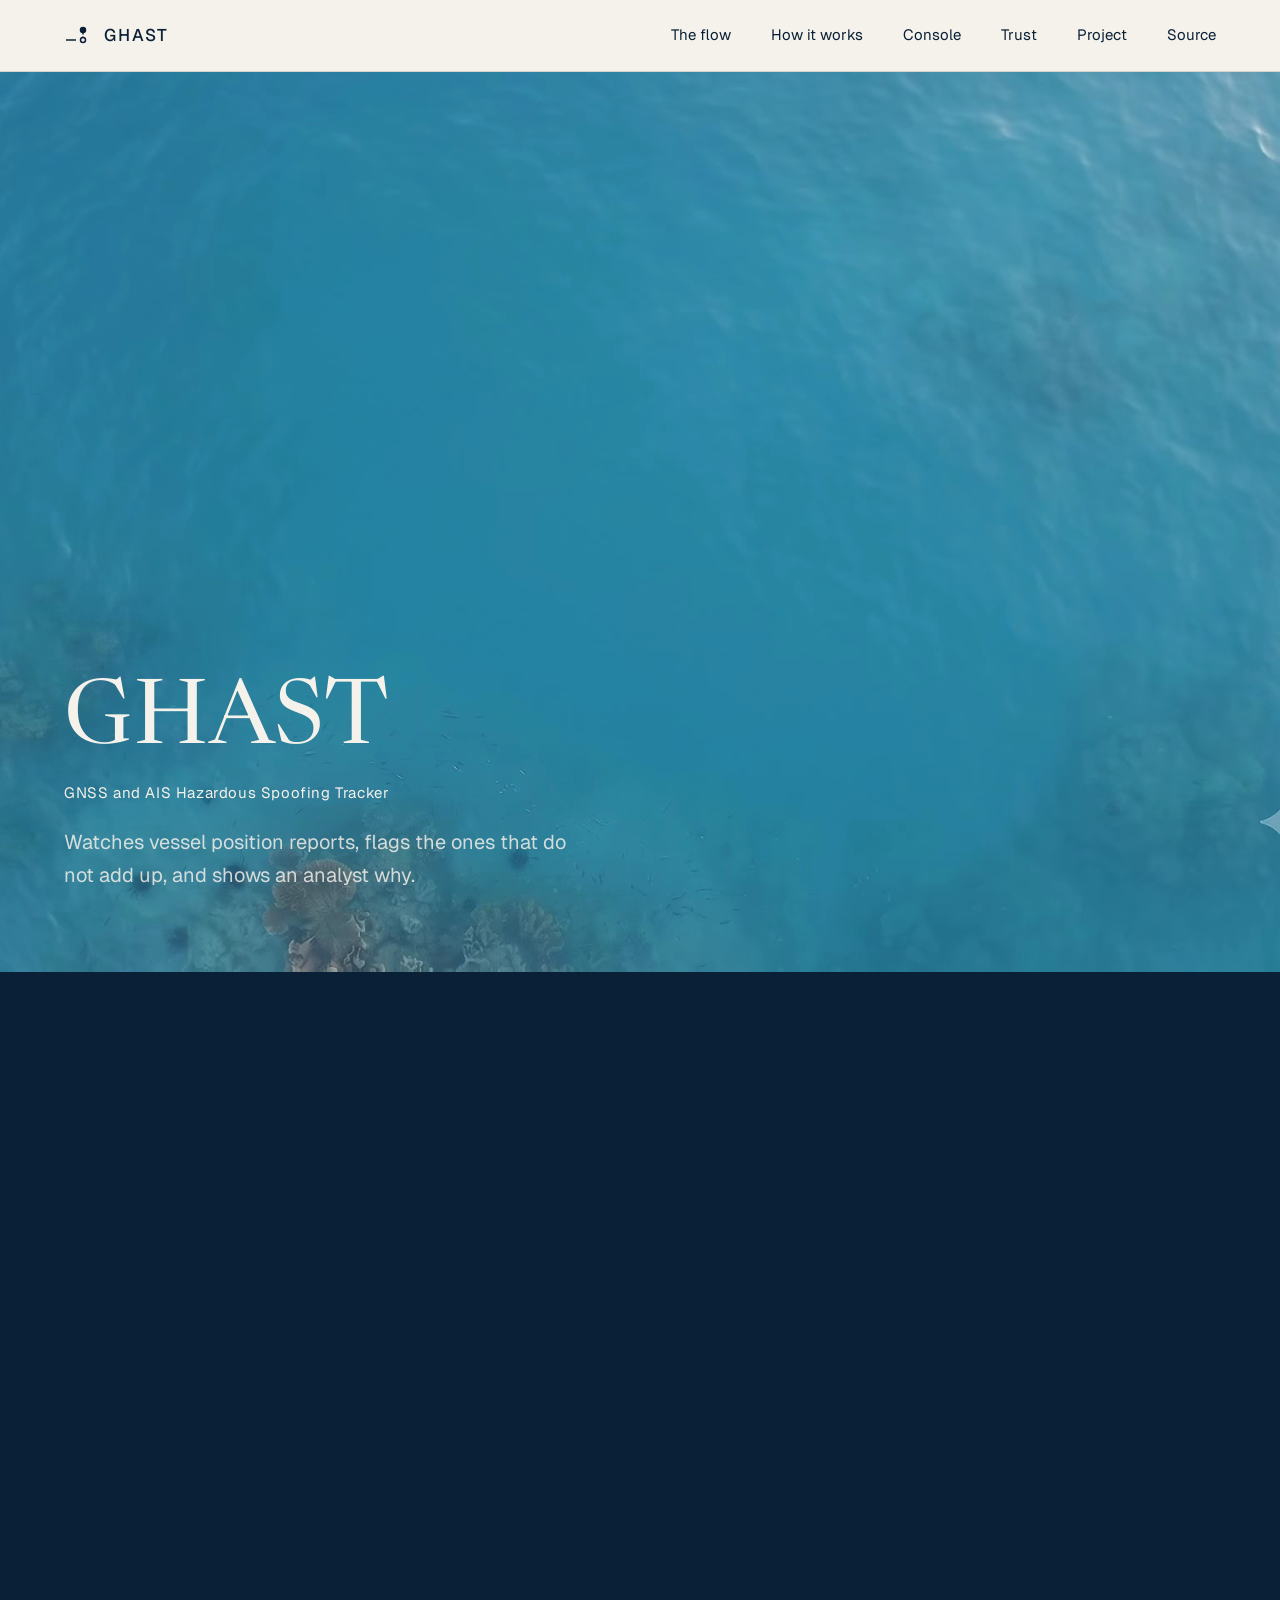
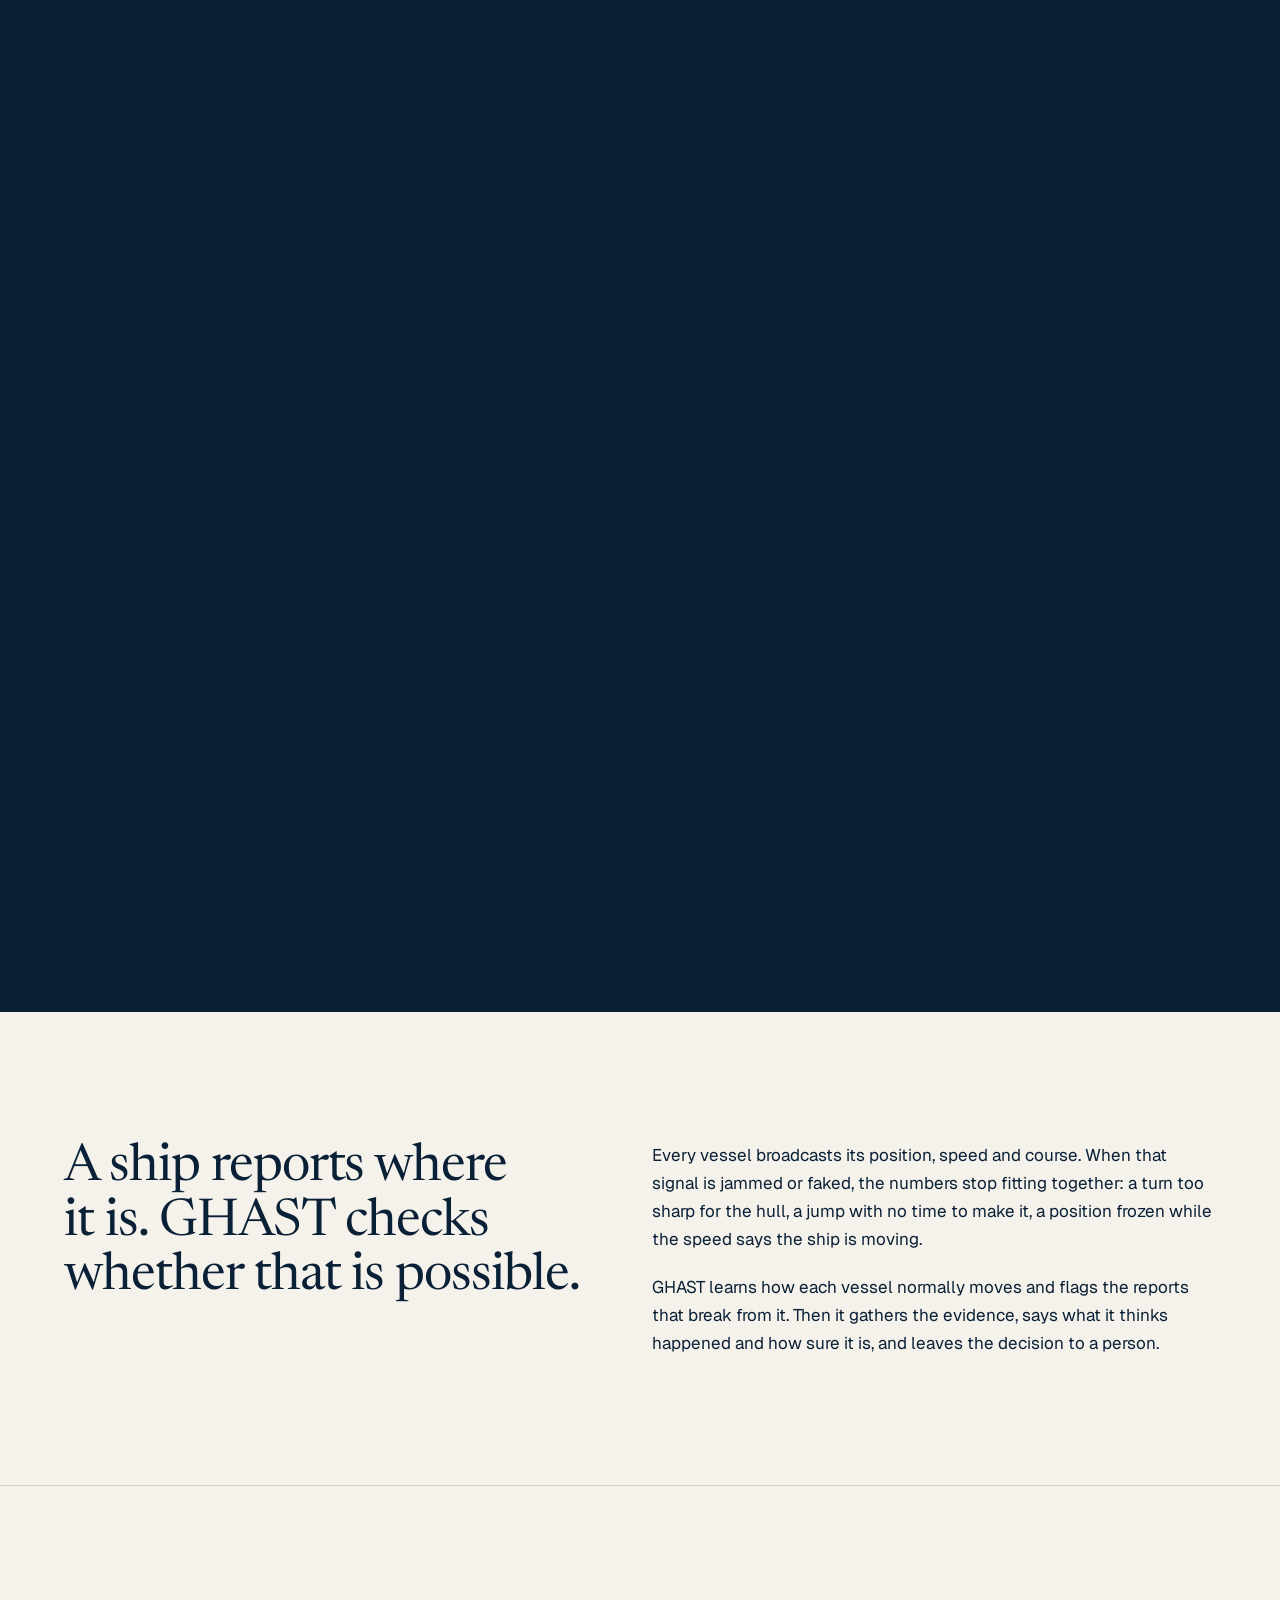
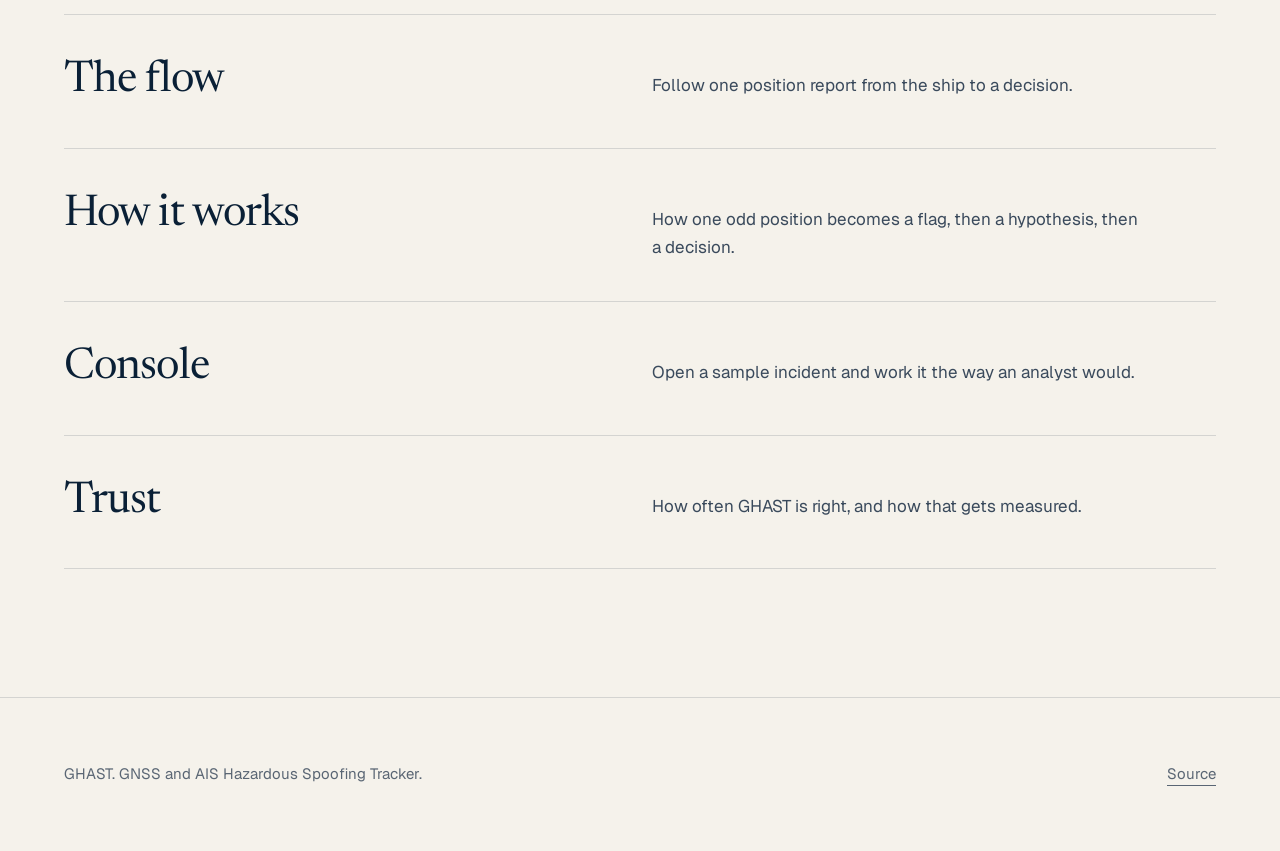
==== commit 7f4875c1: "feat(site): animate pages, fix the chart label, say small team, update README" ====
--- a/frontend/site/index.html
+++ b/frontend/site/index.html
@@ -7,7 +7,7 @@
   <meta name="description" content="GHAST watches vessel position reports, flags the ones that do not add up, and shows an analyst why." />
   <link rel="preconnect" href="https://fonts.googleapis.com" />
   <link rel="preconnect" href="https://fonts.gstatic.com" crossorigin />
-  <link href="https://fonts.googleapis.com/css2?family=Geist:wght@400;500&family=Geist+Mono:wght@400;500&family=Newsreader:opsz,wght@6..72,400&display=swap" rel="stylesheet" />
+  <link href="https://fonts.googleapis.com/css2?family=Geist:wght@400;500&family=Geist+Mono:wght@400;500&family=Newsreader:opsz,wght@6..72,400&family=Pinyon+Script&display=swap" rel="stylesheet" />
   <link rel="stylesheet" href="styles/tokens.css" />
   <link rel="stylesheet" href="styles/base.css" />
   <link rel="stylesheet" href="styles/nav.css" />
@@ -16,7 +16,7 @@
   <script>document.documentElement.classList.remove("no-js");</script>
 </head>
 <body>
-<header class="header"><div class="header__in"><a class="mark" href="index.html" aria-label="GHAST home"><svg viewBox="0 0 28 24" fill="none" stroke="currentColor" stroke-width="1.5" aria-hidden="true"><path d="M2 17H12"/><path d="M19 10v4" stroke-dasharray="1.5 2"/><circle cx="19" cy="17" r="2.5"/><circle cx="19" cy="7" r="2.5" fill="currentColor"/></svg><span>GHAST</span></a><button class="header__menu" aria-expanded="false" aria-controls="nav-links">Menu</button><nav class="header__links" id="nav-links" aria-label="Primary" data-open="false"><a href="how-it-works.html">How it works</a><a href="console.html">Console</a><a href="trust.html">Trust</a><a href="project.html">Project</a><a href="https://github.com/Vishmayraj/ghast" target="_blank" rel="noopener">Source</a></nav></div></header>
+<header class="header"><div class="header__in"><a class="mark" href="index.html" aria-label="GHAST home"><svg viewBox="0 0 28 24" fill="none" stroke="currentColor" stroke-width="1.5" aria-hidden="true"><path d="M2 17H12"/><path d="M19 10v4" stroke-dasharray="1.5 2"/><circle cx="19" cy="17" r="2.5"/><circle cx="19" cy="7" r="2.5" fill="currentColor"/></svg><span>GHAST</span></a><button class="header__menu" aria-expanded="false" aria-controls="nav-links">Menu</button><nav class="header__links" id="nav-links" aria-label="Primary" data-open="false"><a href="flow.html">The flow</a><a href="how-it-works.html">How it works</a><a href="console.html">Console</a><a href="trust.html">Trust</a><a href="project.html">Project</a><a href="https://github.com/Vishmayraj/ghast" target="_blank" rel="noopener">Source</a></nav></div></header>
 <section class="hero" data-hero aria-label="GHAST introduction">
   <div class="hero__sticky">
     <video class="hero__video" data-hero-video muted playsinline preload="auto" aria-hidden="true">
@@ -33,14 +33,15 @@
 </section>
 <div class="hero__end" data-hero-end></div><main>
 <section class="section" data-reveal><div class="wrap split">
-  <h2>A ship reports where it is. GHAST checks whether that is possible.</h2>
-  <div>
+  <h2 data-split>A ship reports where it is. GHAST checks whether that is <span class="script">possible.</span></h2>
+  <div data-stagger>
     <p>Every vessel broadcasts its position, speed and course. When that signal is jammed or faked, the numbers stop fitting together: a turn too sharp for the hull, a jump with no time to make it, a position frozen while the speed says the ship is moving.</p>
     <p>GHAST learns how each vessel normally moves and flags the reports that break from it. Then it gathers the evidence, says what it thinks happened and how sure it is, and leaves the decision to a person.</p>
   </div>
 </div></section>
-<section class="section" data-reveal><div class="wrap">
-  <ul class="routes">
+<section class="section"><div class="wrap">
+  <ul class="routes" data-stagger>
+    <li><a href="flow.html"><h3>The flow</h3><p>Follow one position report from the ship to a decision.</p></a></li>
     <li><a href="how-it-works.html"><h3>How it works</h3><p>How one odd position becomes a flag, then a hypothesis, then a decision.</p></a></li>
     <li><a href="console.html"><h3>Console</h3><p>Open a sample incident and work it the way an analyst would.</p></a></li>
     <li><a href="trust.html"><h3>Trust</h3><p>How often GHAST is right, and how that gets measured.</p></a></li>
@@ -49,6 +50,7 @@
 </main>
 <footer class="footer"><div class="wrap footer__in"><span>GHAST. GNSS and AIS Hazardous Spoofing Tracker.</span><a href="https://github.com/Vishmayraj/ghast" target="_blank" rel="noopener">Source</a></div></footer>
   <script src="scripts/scroll-hero.js"></script>
+  <script src="scripts/smooth-scroll.js"></script>
   <script src="scripts/ui.js"></script>
   
 </body>
--- a/frontend/site/styles/hero.css
+++ b/frontend/site/styles/hero.css
@@ -2,11 +2,11 @@
 .hero { position: relative; height: 460vh; background: var(--ink); }
 .hero__sticky { position: sticky; top: 0; height: 100vh; height: 100dvh; overflow: hidden; display: flex; align-items: flex-end; }
 .hero__video { position: absolute; inset: 0; width: 100%; height: 100%; object-fit: cover; background: var(--ink); }
-.hero__scrim { position: absolute; inset: 0; background: linear-gradient(to top, rgba(10,32,54,0.82), rgba(10,32,54,0) 60%); opacity: var(--scrim, 0); pointer-events: none; }
+.hero__scrim { position: absolute; inset: 0; background: rgba(10, 32, 54, 0.55); opacity: var(--scrim, 0); pointer-events: none; }
 .hero__content { position: relative; z-index: 1; width: 100%; max-width: var(--col-max); margin: 0 auto; padding: 0 var(--gutter) 5rem; color: var(--paper); }
 .hero__line { --reveal: 0; opacity: var(--reveal); transform: translateY(calc((1 - var(--reveal)) * 22px)); }
 .hero__title { font-size: var(--fs-h1); line-height: 0.95; letter-spacing: 0.01em; }
-.hero__name { margin-top: 1rem; font-size: var(--fs-small); letter-spacing: 0.08em; }
+.hero__name { margin-top: 1rem; font-size: var(--fs-small); letter-spacing: 0.04em; }
 .hero__tagline { margin-top: 1.25rem; font-size: 1.25rem; max-width: 40ch; color: rgba(245, 242, 235, 0.82); }
 .hero__end { height: 1px; }
 @media (max-width: 720px) { .hero { height: 380vh; } }
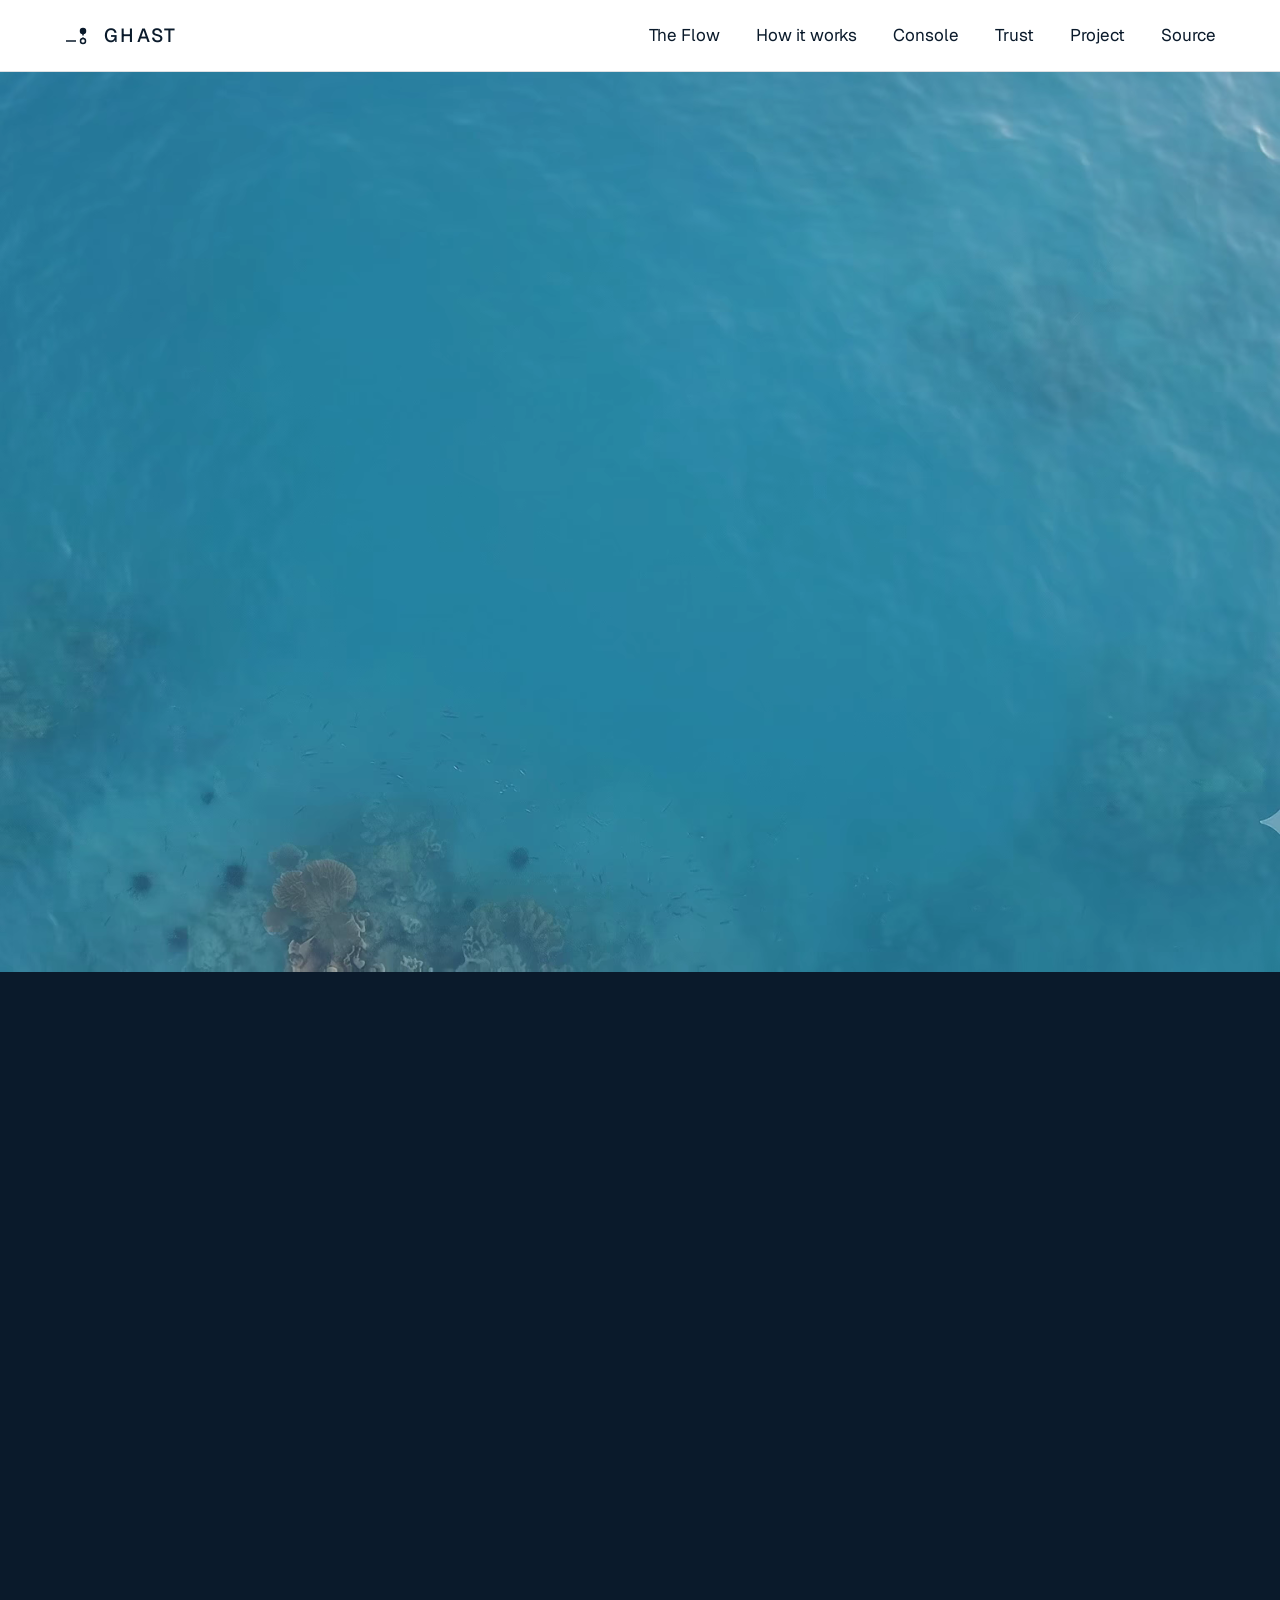
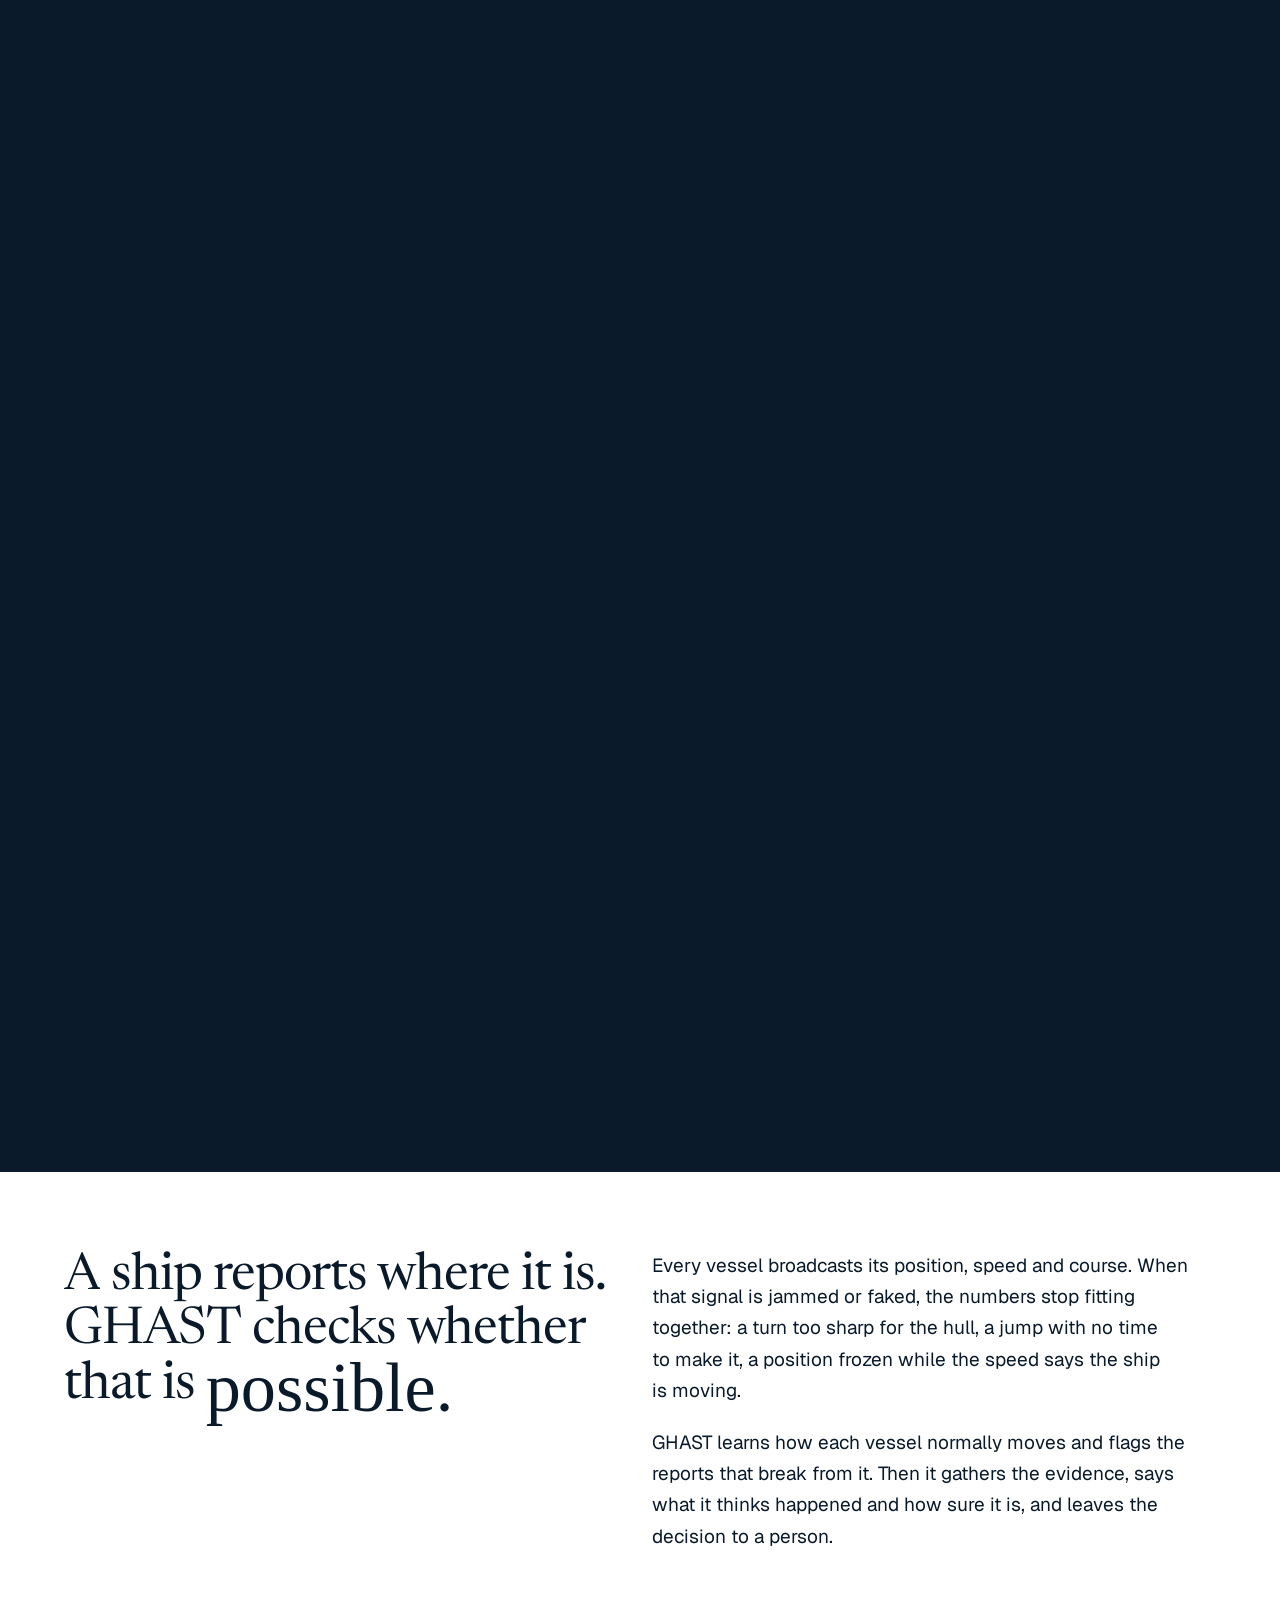
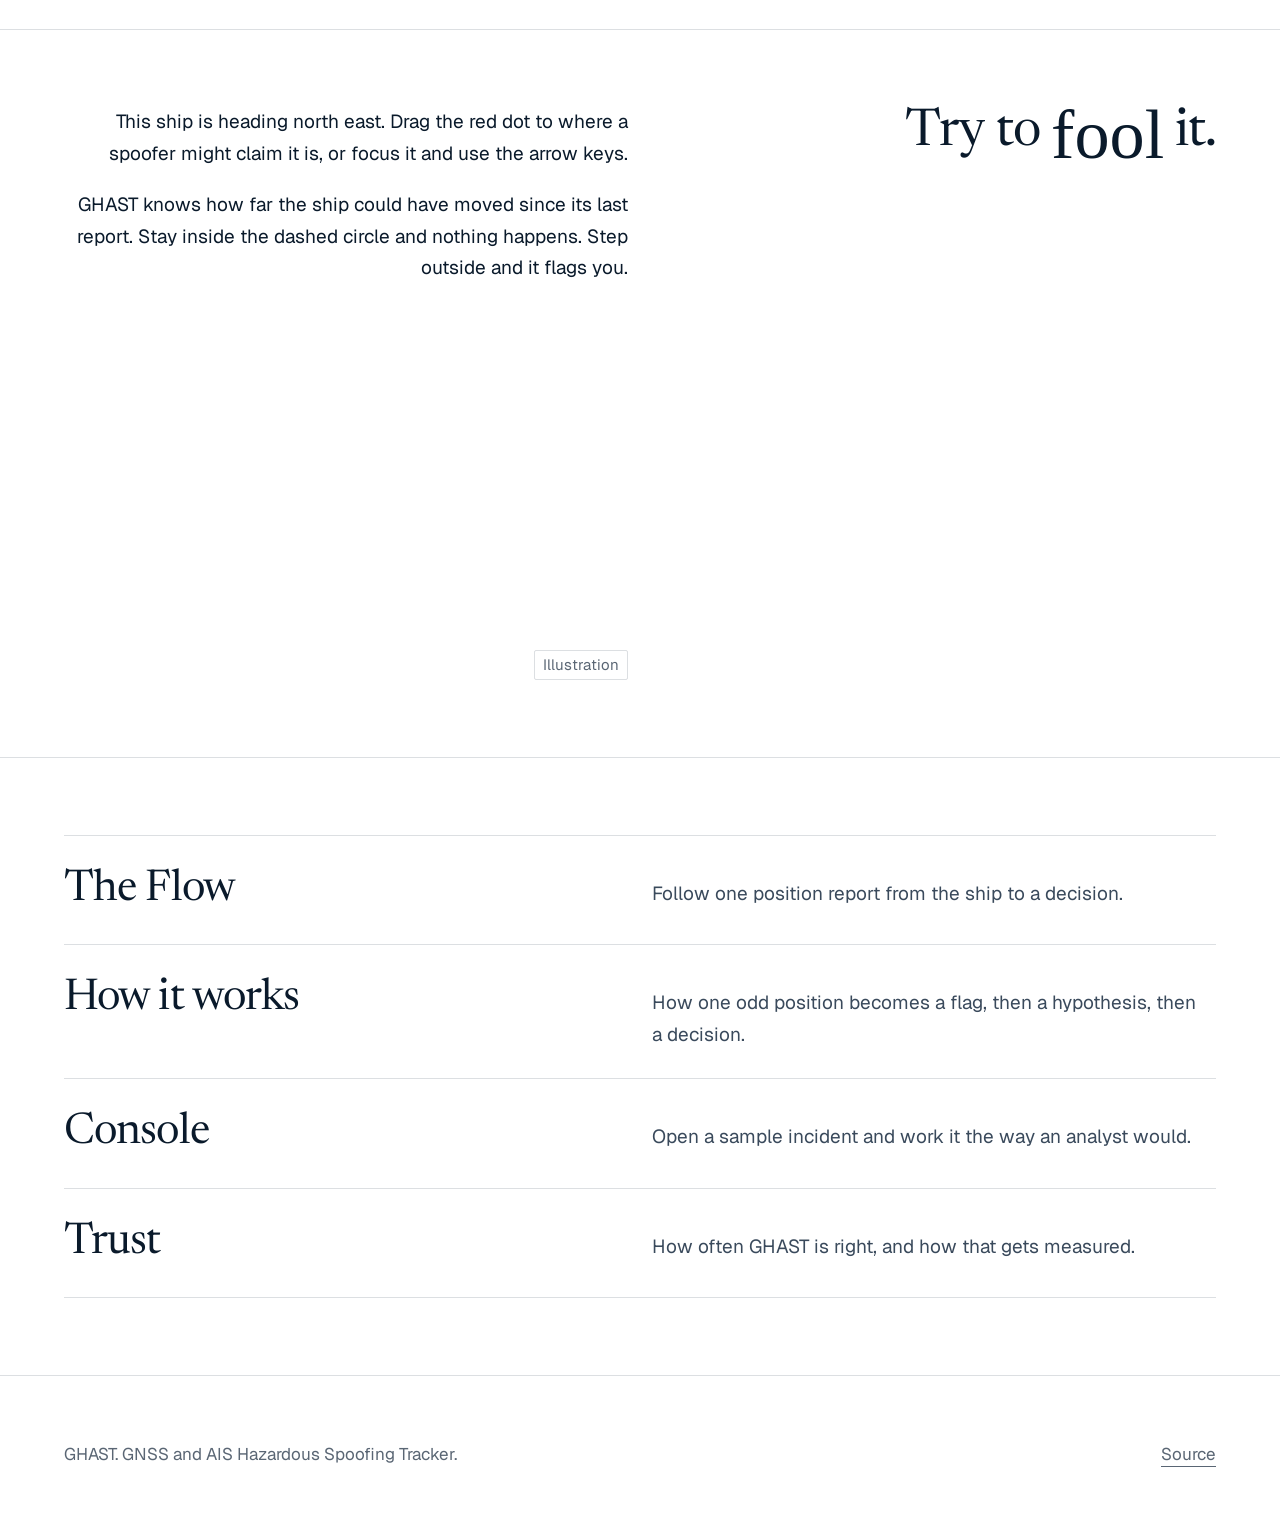
==== commit 17ca97b6: "feat(site): add meta tags, capitalize The Flow, wire new modules into pages" ====
--- a/frontend/site/index.html
+++ b/frontend/site/index.html
@@ -5,6 +5,22 @@
   <meta name="viewport" content="width=device-width, initial-scale=1" />
   <title>GHAST</title>
   <meta name="description" content="GHAST watches vessel position reports, flags the ones that do not add up, and shows an analyst why." />
+  <meta name="author" content="GHAST team" />
+  <meta name="robots" content="index, follow" />
+  <meta name="theme-color" content="#ffffff" />
+  <link rel="icon" type="image/svg+xml" href="assets/favicon.svg" />
+  <meta property="og:type" content="website" />
+  <meta property="og:site_name" content="GHAST" />
+  <meta property="og:title" content="GHAST" />
+  <meta property="og:description" content="GHAST watches vessel position reports, flags the ones that do not add up, and shows an analyst why." />
+  <meta property="og:image" content="assets/og-image.jpg" />
+  <meta property="og:image:width" content="1200" />
+  <meta property="og:image:height" content="630" />
+  <meta property="og:image:alt" content="A cargo ship from above with a red flag marking a reported position that does not match its track." />
+  <meta name="twitter:card" content="summary_large_image" />
+  <meta name="twitter:title" content="GHAST" />
+  <meta name="twitter:description" content="GHAST watches vessel position reports, flags the ones that do not add up, and shows an analyst why." />
+  <meta name="twitter:image" content="assets/og-image.jpg" />
   <link rel="preconnect" href="https://fonts.googleapis.com" />
   <link rel="preconnect" href="https://fonts.gstatic.com" crossorigin />
   <link href="https://fonts.googleapis.com/css2?family=Geist:wght@400;500&family=Geist+Mono:wght@400;500&family=Newsreader:opsz,wght@6..72,400&family=Pinyon+Script&display=swap" rel="stylesheet" />
@@ -16,7 +32,7 @@
   <script>document.documentElement.classList.remove("no-js");</script>
 </head>
 <body>
-<header class="header"><div class="header__in"><a class="mark" href="index.html" aria-label="GHAST home"><svg viewBox="0 0 28 24" fill="none" stroke="currentColor" stroke-width="1.5" aria-hidden="true"><path d="M2 17H12"/><path d="M19 10v4" stroke-dasharray="1.5 2"/><circle cx="19" cy="17" r="2.5"/><circle cx="19" cy="7" r="2.5" fill="currentColor"/></svg><span>GHAST</span></a><button class="header__menu" aria-expanded="false" aria-controls="nav-links">Menu</button><nav class="header__links" id="nav-links" aria-label="Primary" data-open="false"><a href="flow.html">The flow</a><a href="how-it-works.html">How it works</a><a href="console.html">Console</a><a href="trust.html">Trust</a><a href="project.html">Project</a><a href="https://github.com/Vishmayraj/ghast" target="_blank" rel="noopener">Source</a></nav></div></header>
+<header class="header"><div class="header__in"><a class="mark" href="index.html" aria-label="GHAST home"><svg viewBox="0 0 28 24" fill="none" stroke="currentColor" stroke-width="1.5" aria-hidden="true"><path d="M2 17H12"/><path d="M19 10v4" stroke-dasharray="1.5 2"/><circle cx="19" cy="17" r="2.5"/><circle cx="19" cy="7" r="2.5" fill="currentColor"/></svg><span>GHAST</span></a><button class="header__menu" aria-expanded="false" aria-controls="nav-links">Menu</button><nav class="header__links" id="nav-links" aria-label="Primary" data-open="false"><a href="flow.html">The Flow</a><a href="how-it-works.html">How it works</a><a href="console.html">Console</a><a href="trust.html">Trust</a><a href="project.html">Project</a><a href="https://github.com/Vishmayraj/ghast" target="_blank" rel="noopener">Source</a></nav></div></header>
 <section class="hero" data-hero aria-label="GHAST introduction">
   <div class="hero__sticky">
     <video class="hero__video" data-hero-video muted playsinline preload="auto" aria-hidden="true">
@@ -39,9 +55,19 @@
     <p>GHAST learns how each vessel normally moves and flags the reports that break from it. Then it gathers the evidence, says what it thinks happened and how sure it is, and leaves the decision to a person.</p>
   </div>
 </div></section>
+<section class="section"><div class="wrap split split--flip">
+  <div data-reveal="right"><h2 data-split>Try to <span class="script">fool</span> it.</h2></div>
+  <div data-stagger>
+    <p>This ship is heading north east. Drag the red dot to where a spoofer might claim it is, or focus it and use the arrow keys.</p>
+    <p>GHAST knows how far the ship could have moved since its last report. Stay inside the dashed circle and nothing happens. Step outside and it flags you.</p>
+    <div data-module="playground"><svg class="play" viewBox="0 0 520 320" role="group" aria-label="A ship track with a movable reported position"></svg>
+    <p class="play__out" role="status" aria-live="polite"></p>
+    <p class="muted" style="font-size:var(--fs-meta)"><span class="tag">Illustration</span></p></div>
+  </div>
+</div></section>
 <section class="section"><div class="wrap">
   <ul class="routes" data-stagger>
-    <li><a href="flow.html"><h3>The flow</h3><p>Follow one position report from the ship to a decision.</p></a></li>
+    <li><a href="flow.html"><h3>The Flow</h3><p>Follow one position report from the ship to a decision.</p></a></li>
     <li><a href="how-it-works.html"><h3>How it works</h3><p>How one odd position becomes a flag, then a hypothesis, then a decision.</p></a></li>
     <li><a href="console.html"><h3>Console</h3><p>Open a sample incident and work it the way an analyst would.</p></a></li>
     <li><a href="trust.html"><h3>Trust</h3><p>How often GHAST is right, and how that gets measured.</p></a></li>
@@ -50,6 +76,7 @@
 </main>
 <footer class="footer"><div class="wrap footer__in"><span>GHAST. GNSS and AIS Hazardous Spoofing Tracker.</span><a href="https://github.com/Vishmayraj/ghast" target="_blank" rel="noopener">Source</a></div></footer>
   <script src="scripts/scroll-hero.js"></script>
+  <script src="scripts/playground.js"></script>
   <script src="scripts/smooth-scroll.js"></script>
   <script src="scripts/ui.js"></script>
   
--- a/frontend/site/styles/tokens.css
+++ b/frontend/site/styles/tokens.css
@@ -1,29 +1,31 @@
 /* GHAST design tokens. Paper, ink, fine rules, one signal color. */
 :root {
-  --paper: #f5f2eb;
-  --paper-deep: #ece8de;
-  --ink: #0a2036;
+  --paper: #ffffff;
+  --paper-deep: #f2f4f6;
+  --ink: #0a1a2b;
   --ink-2: #3a4a5c;
   --ink-3: #5a6674;
   --rule: rgba(10, 32, 54, 0.14);
   --sea: #1f4e79;
-  --sea-tint: #e3eaef;
+  --sea-tint: #eef2f6;
   --signal: #d8431f;
 
   --font-serif: "Newsreader", Georgia, "Times New Roman", serif;
   --font-sans: "Geist", system-ui, -apple-system, "Segoe UI", sans-serif;
+  --font-script: "Pinyon Script", "Snell Roundhand", cursive;
   --font-mono: "Geist Mono", ui-monospace, "SF Mono", Menlo, Consolas, monospace;
 
-  --fs-meta: 0.8125rem;
-  --fs-small: 0.9375rem;
-  --fs-body: 1.0625rem;
-  --fs-h3: 1.375rem;
+  --fs-meta: 0.9375rem;
+  --fs-small: 1.0625rem;
+  --fs-body: 1.1875rem;
+  --fs-h3: 1.625rem;
   --fs-h2: clamp(2rem, 1.5rem + 2.2vw, 3.25rem);
   --fs-h1: clamp(2.75rem, 1.6rem + 5vw, 6rem);
 
-  --pad-section: clamp(6rem, 10vw, 11rem);
+  --pad-section: clamp(3.5rem, 6vw, 6.5rem);
   --gutter: 24px;
   --col-max: 1200px;
   --header-h: 72px;
+  --ease-io: cubic-bezier(0.65, 0, 0.35, 1);
   --ease: cubic-bezier(0.16, 1, 0.3, 1);
 }
--- a/frontend/site/styles/base.css
+++ b/frontend/site/styles/base.css
@@ -1,5 +1,4 @@
 *, *::before, *::after { box-sizing: border-box; }
-html { scroll-behavior: smooth; }
 body {
   margin: 0; background: var(--paper); color: var(--ink);
   font: 400 var(--fs-body)/1.65 var(--font-sans);
@@ -18,7 +17,7 @@
 ul, ol { padding: 0; list-style: none; }
 img, video, svg { display: block; max-width: 100%; }
 button, input, select, textarea { font: inherit; color: inherit; }
-.mono, .num { font-family: var(--font-mono); font-size: var(--fs-meta); font-variant-numeric: tabular-nums; }
+.mono, .num { font-family: var(--font-mono); font-size: 0.9375rem; font-variant-numeric: tabular-nums; }
 .muted { color: var(--ink-3); }
 .sr { position: absolute; width: 1px; height: 1px; overflow: hidden; clip: rect(0 0 0 0); white-space: nowrap; }
 
@@ -45,7 +44,8 @@
   border-radius: 2px; padding: 0.8rem 1.4rem; font-weight: 500; font-size: var(--fs-small);
   text-decoration: none; cursor: pointer; transition: background 120ms;
 }
-.btn:hover { background: var(--ink-2); }
+.btn:hover { background: var(--ink-2); transform: translateY(-2px); }
+.btn { transition: background 160ms, transform 300ms var(--ease); }
 .btn:disabled { background: var(--ink-3); cursor: not-allowed; }
 .link { text-decoration: underline; }
 .tag {
@@ -53,9 +53,32 @@
   border: 1px solid var(--rule); border-radius: 2px; padding: 0.1rem 0.5rem;
 }
 
-[data-reveal] { opacity: 0; transform: translateY(10px); transition: opacity 500ms var(--ease), transform 500ms var(--ease); }
-[data-reveal].is-visible, .no-js [data-reveal] { opacity: 1; transform: none; }
+.script { font-family: var(--font-script); font-weight: 400; font-size: 1.35em; letter-spacing: 0; line-height: 0.8; }
+.right { text-align: right; }
+.right p, .right h2, .right h3 { margin-left: auto; }
+
+/* reveals: variants and stagger */
+[data-reveal], [data-stagger] > * { opacity: 0; transform: translateY(26px); transition: opacity 800ms var(--ease), transform 800ms var(--ease); transition-delay: var(--d, 0ms); }
+[data-reveal="left"] { transform: translateX(-48px); }
+[data-reveal="right"] { transform: translateX(48px); }
+[data-reveal="scale"] { transform: scale(0.94); }
+[data-reveal].is-visible, [data-stagger].is-visible > *, .no-js [data-reveal], .no-js [data-stagger] > * { opacity: 1; transform: none; }
+/* headline words rise out of a mask */
+.w { display: inline-block; overflow: hidden; vertical-align: top; padding-bottom: 0.12em; margin-bottom: -0.12em; }
+.w > span { display: inline-block; transform: translateY(110%); transition: transform 900ms var(--ease); transition-delay: var(--d, 0ms); }
+.is-visible .w > span, .no-js .w > span { transform: none; }
+/* svg drawing */
+.draw { stroke-dasharray: var(--len, 900); stroke-dashoffset: var(--len, 900); transition: stroke-dashoffset 1800ms var(--ease-io); transition-delay: var(--d, 0ms); }
+.is-visible .draw, .is-active .draw { stroke-dashoffset: 0; }
+.pop { opacity: 0; transform: scale(0.2); transform-box: fill-box; transform-origin: center; transition: opacity 500ms var(--ease), transform 600ms var(--ease); transition-delay: var(--d, 0ms); }
+.is-visible .pop, .is-active .pop { opacity: 1; transform: none; }
+@keyframes ping { 0% { transform: scale(1); opacity: 0.6; } 100% { transform: scale(3.2); opacity: 0; } }
+.ping { transform-box: fill-box; transform-origin: center; animation: ping 2.2s var(--ease) infinite; }
+@keyframes drift { 0%, 100% { transform: translateY(0); } 50% { transform: translateY(-6px); } }
+
 @media (prefers-reduced-motion: reduce) {
   html { scroll-behavior: auto; }
-  [data-reveal] { opacity: 1; transform: none; transition: none; }
+  [data-reveal], [data-stagger] > *, .w > span, .pop { opacity: 1; transform: none; transition: none; }
+  .draw { stroke-dashoffset: 0; transition: none; }
+  .ping { animation: none; }
 }
--- a/frontend/site/styles/nav.css
+++ b/frontend/site/styles/nav.css
@@ -8,7 +8,7 @@
 }
 .mark { display: flex; align-items: center; gap: 0.75rem; text-decoration: none; font-weight: 500; letter-spacing: 0.12em; }
 .mark svg { width: 28px; height: 24px; }
-.header__links { display: flex; gap: 2.5rem; font-size: var(--fs-small); }
+.header__links { display: flex; gap: 2.25rem; font-size: var(--fs-small); }
 .header__links a { text-decoration: none; padding: 0.25rem 0; }
 .header__links a:hover, .header__links a[aria-current="page"] { text-decoration: underline; }
 .header__menu { display: none; background: none; border: 0; cursor: pointer; font-size: var(--fs-small); padding: 0.5rem 0; }
@@ -17,7 +17,7 @@
 .header[data-theme="hero"] { position: fixed; left: 0; right: 0; background: transparent; border-color: transparent; color: var(--paper); }
 .header { transition: background 200ms, color 200ms, border-color 200ms; }
 
-@media (max-width: 720px) {
+@media (max-width: 960px) {
   .header__links {
     position: absolute; top: var(--header-h); left: 0; right: 0; flex-direction: column; gap: 0;
     background: var(--paper); color: var(--ink); border-bottom: 1px solid var(--rule);
--- a/frontend/site/styles/hero.css
+++ b/frontend/site/styles/hero.css
@@ -1,15 +1,15 @@
 /* Scroll-scrubbed hero. scroll-hero.js writes --reveal per line and --scrim. */
-.hero { position: relative; height: 460vh; background: var(--ink); }
+.hero { position: relative; height: 300vh; background: #0a1a2b; }
 .hero__sticky { position: sticky; top: 0; height: 100vh; height: 100dvh; overflow: hidden; display: flex; align-items: flex-end; }
-.hero__video { position: absolute; inset: 0; width: 100%; height: 100%; object-fit: cover; background: var(--ink); }
-.hero__scrim { position: absolute; inset: 0; background: rgba(10, 32, 54, 0.55); opacity: var(--scrim, 0); pointer-events: none; }
+.hero__video { position: absolute; inset: 0; width: 100%; height: 100%; object-fit: cover; background: #0a1a2b; }
+.hero__scrim { position: absolute; inset: 0; background: rgba(10, 26, 43, 0.55); opacity: var(--scrim, 0); pointer-events: none; }
 .hero__content { position: relative; z-index: 1; width: 100%; max-width: var(--col-max); margin: 0 auto; padding: 0 var(--gutter) 5rem; color: var(--paper); }
 .hero__line { --reveal: 0; opacity: var(--reveal); transform: translateY(calc((1 - var(--reveal)) * 22px)); }
 .hero__title { font-size: var(--fs-h1); line-height: 0.95; letter-spacing: 0.01em; }
 .hero__name { margin-top: 1rem; font-size: var(--fs-small); letter-spacing: 0.04em; }
 .hero__tagline { margin-top: 1.25rem; font-size: 1.25rem; max-width: 40ch; color: rgba(245, 242, 235, 0.82); }
 .hero__end { height: 1px; }
-@media (max-width: 720px) { .hero { height: 380vh; } }
+@media (max-width: 720px) { .hero { height: 260vh; } }
 @media (prefers-reduced-motion: reduce) {
   .hero { height: auto; }
   .hero__sticky { position: relative; height: 84vh; min-height: 480px; }
--- a/frontend/site/styles/pages.css
+++ b/frontend/site/styles/pages.css
@@ -1,26 +1,30 @@
 /* Shared page patterns: routes, steps, tables, notes. */
 .routes li { border-top: 1px solid var(--rule); }
 .routes li:last-child { border-bottom: 1px solid var(--rule); }
-.routes a { display: grid; grid-template-columns: repeat(12, 1fr); gap: var(--gutter); align-items: baseline; padding: 2.5rem 0; text-decoration: none; }
+.routes a { display: grid; grid-template-columns: repeat(12, 1fr); gap: var(--gutter); align-items: baseline; padding: 1.75rem 0; text-decoration: none; }
+.routes h3 { transition: transform 450ms var(--ease); }
+.routes a:hover h3 { transform: translateX(1.25rem); }
 .routes h3 { grid-column: 1 / 7; font-size: clamp(1.75rem, 1.3rem + 1.8vw, 2.75rem); }
 .routes p { grid-column: 7 / 13; color: var(--ink-2); }
 .routes a:hover h3 { text-decoration: underline; text-decoration-thickness: 1px; text-underline-offset: 8px; }
 @media (max-width: 860px) { .routes h3, .routes p { grid-column: 1 / -1; } }
 
-.page-head { padding: clamp(5rem, 9vw, 9rem) 0 clamp(3rem, 5vw, 5rem); }
+.page-head { padding: clamp(3rem, 6vw, 5.5rem) 0 clamp(1.5rem, 3vw, 3rem); }
 .page-head h1 { font-size: clamp(2.5rem, 1.5rem + 4vw, 5rem); max-width: 18ch; }
-.page-head p { margin-top: 1.5rem; font-size: 1.25rem; color: var(--ink-2); max-width: 50ch; }
+.page-head p { margin-top: 1.25rem; font-size: 1.375rem; color: var(--ink-2); max-width: 50ch; }
 
 .step { padding: var(--pad-section) 0 0; }
 .step h2 { margin-bottom: 1.5rem; }
-.step__n { font-family: var(--font-mono); font-size: var(--fs-meta); color: var(--ink-3); display: block; margin-bottom: 1rem; }
-.fig { margin-top: 3rem; }
+.step__n { font-family: var(--font-mono); font-size: var(--fs-meta); color: var(--ink-3); display: block; margin-bottom: 0.75rem; }
+.fig { margin-top: 2rem; }
 .fig svg { width: 100%; height: auto; }
 .fig figcaption { margin-top: 0.75rem; font-size: var(--fs-meta); color: var(--ink-3); }
 .fleet { display: grid; grid-template-columns: 1fr 1fr; gap: var(--gutter); }
 @media (max-width: 720px) { .fleet { grid-template-columns: 1fr; } }
 
-.log li { display: grid; grid-template-columns: 9rem 1fr; gap: 1rem; padding: 0.9rem 0; border-top: 1px solid var(--rule); font-size: var(--fs-small); }
+.log li { opacity: 0; transform: translateX(-16px); transition: opacity 600ms var(--ease), transform 600ms var(--ease); transition-delay: var(--d, 0ms); }
+.is-visible .log li, .log.is-visible li, .log li.is-in { opacity: 1; transform: none; }
+.log li { display: grid; grid-template-columns: 9rem 1fr; gap: 1rem; padding: 0.75rem 0; border-top: 1px solid var(--rule); font-size: var(--fs-small); }
 .log li:last-child { border-bottom: 1px solid var(--rule); }
 @media (max-width: 560px) { .log li { grid-template-columns: 1fr; gap: 0.15rem; } }
 
@@ -29,7 +33,14 @@
 .tbl td { padding: 0.8rem 1rem 0.8rem 0; border-bottom: 1px solid var(--rule); vertical-align: top; }
 .tbl .r { text-align: right; padding-right: 0; }
 .empty { padding: 2rem 0; color: var(--ink-3); border-top: 1px solid var(--rule); border-bottom: 1px solid var(--rule); }
-.plain-list li { padding: 0.9rem 0; border-top: 1px solid var(--rule); max-width: 62ch; }
+.plain-list li { padding: 0.7rem 0; border-top: 1px solid var(--rule); max-width: 62ch; }
 .plain-list li:last-child { border-bottom: 1px solid var(--rule); }
 .prose > * + * { margin-top: 1.25rem; }
 .prose { max-width: 62ch; }
+
+.split--flip { text-align: right; }
+.split--flip > :first-child { grid-column: 7 / 13; order: 2; }
+.split--flip > :last-child { grid-column: 1 / 7; order: 1; }
+.split--flip p { margin-left: auto; }
+@media (max-width: 860px) { .split--flip { text-align: left; } .split--flip > * { order: 0 !important; } .split--flip p { margin-left: 0; } }
+.fleet svg circle.dot { transform-box: fill-box; transform-origin: center; }
